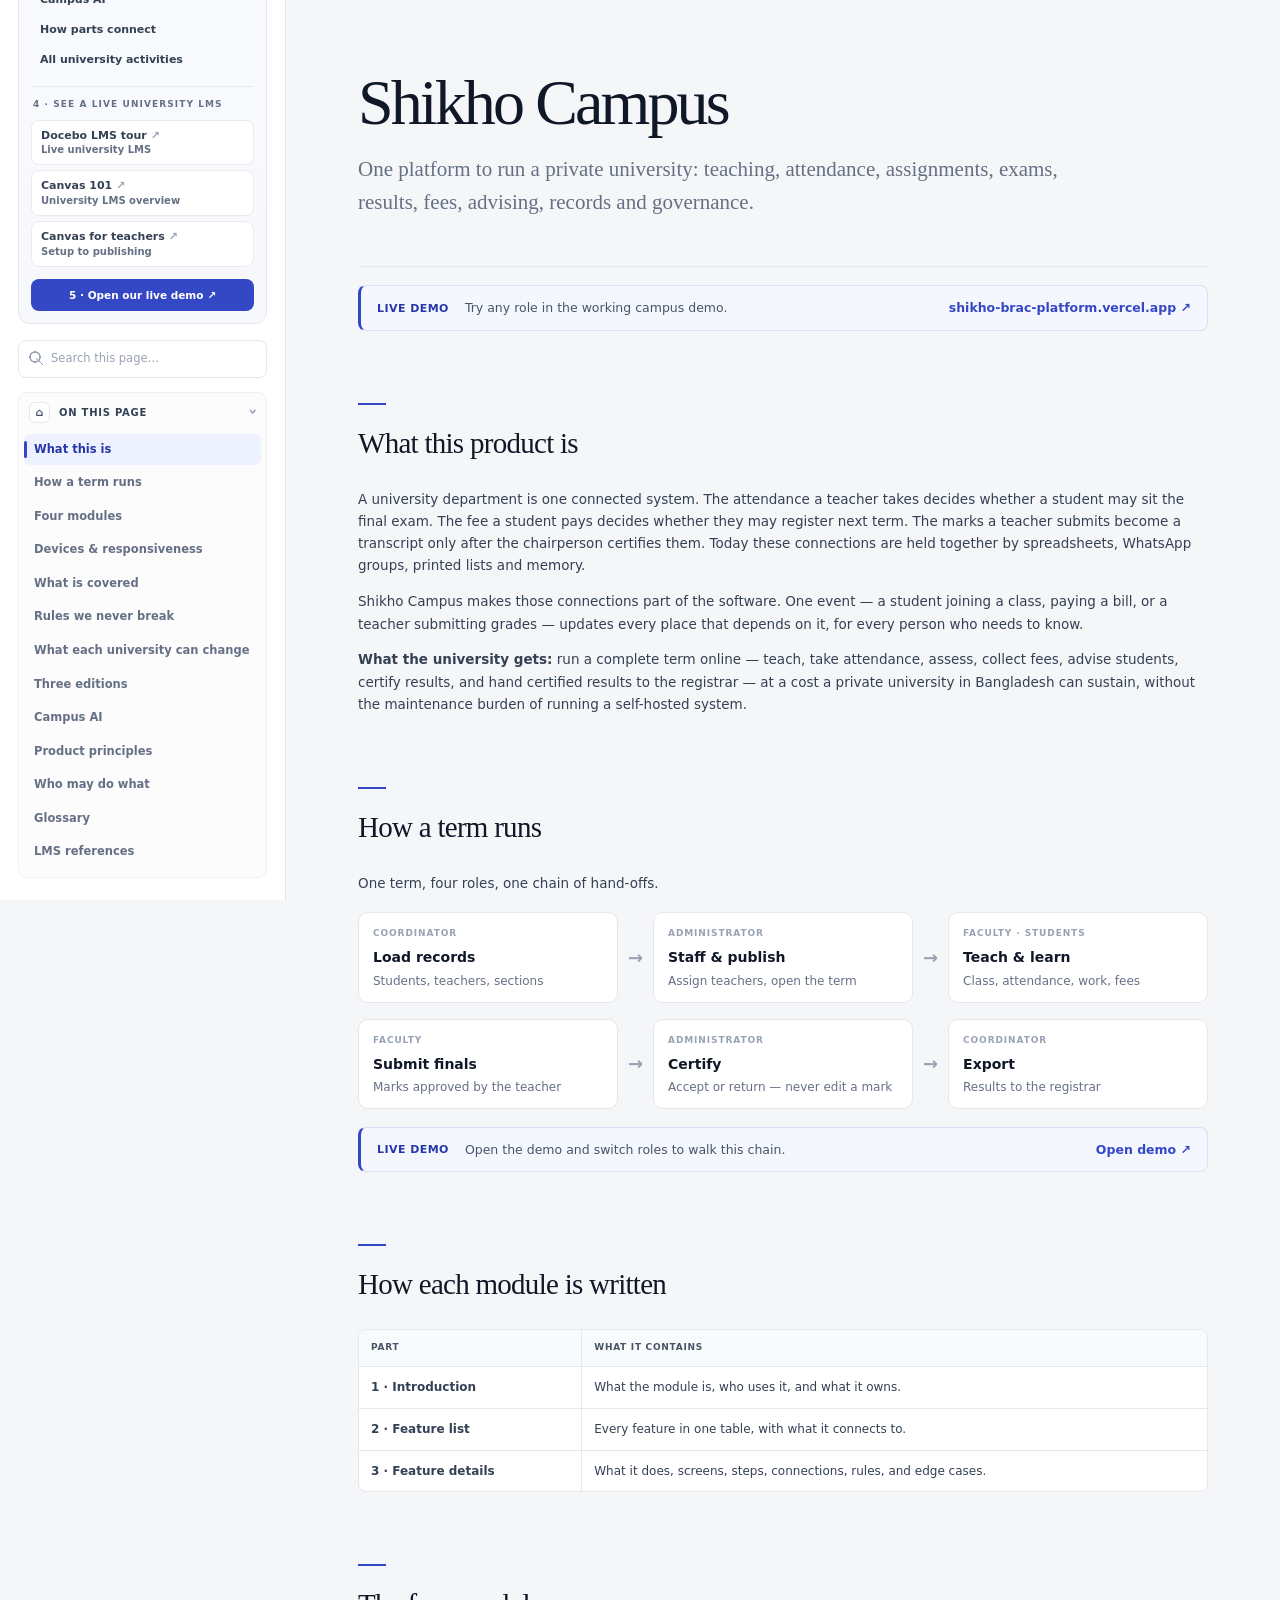
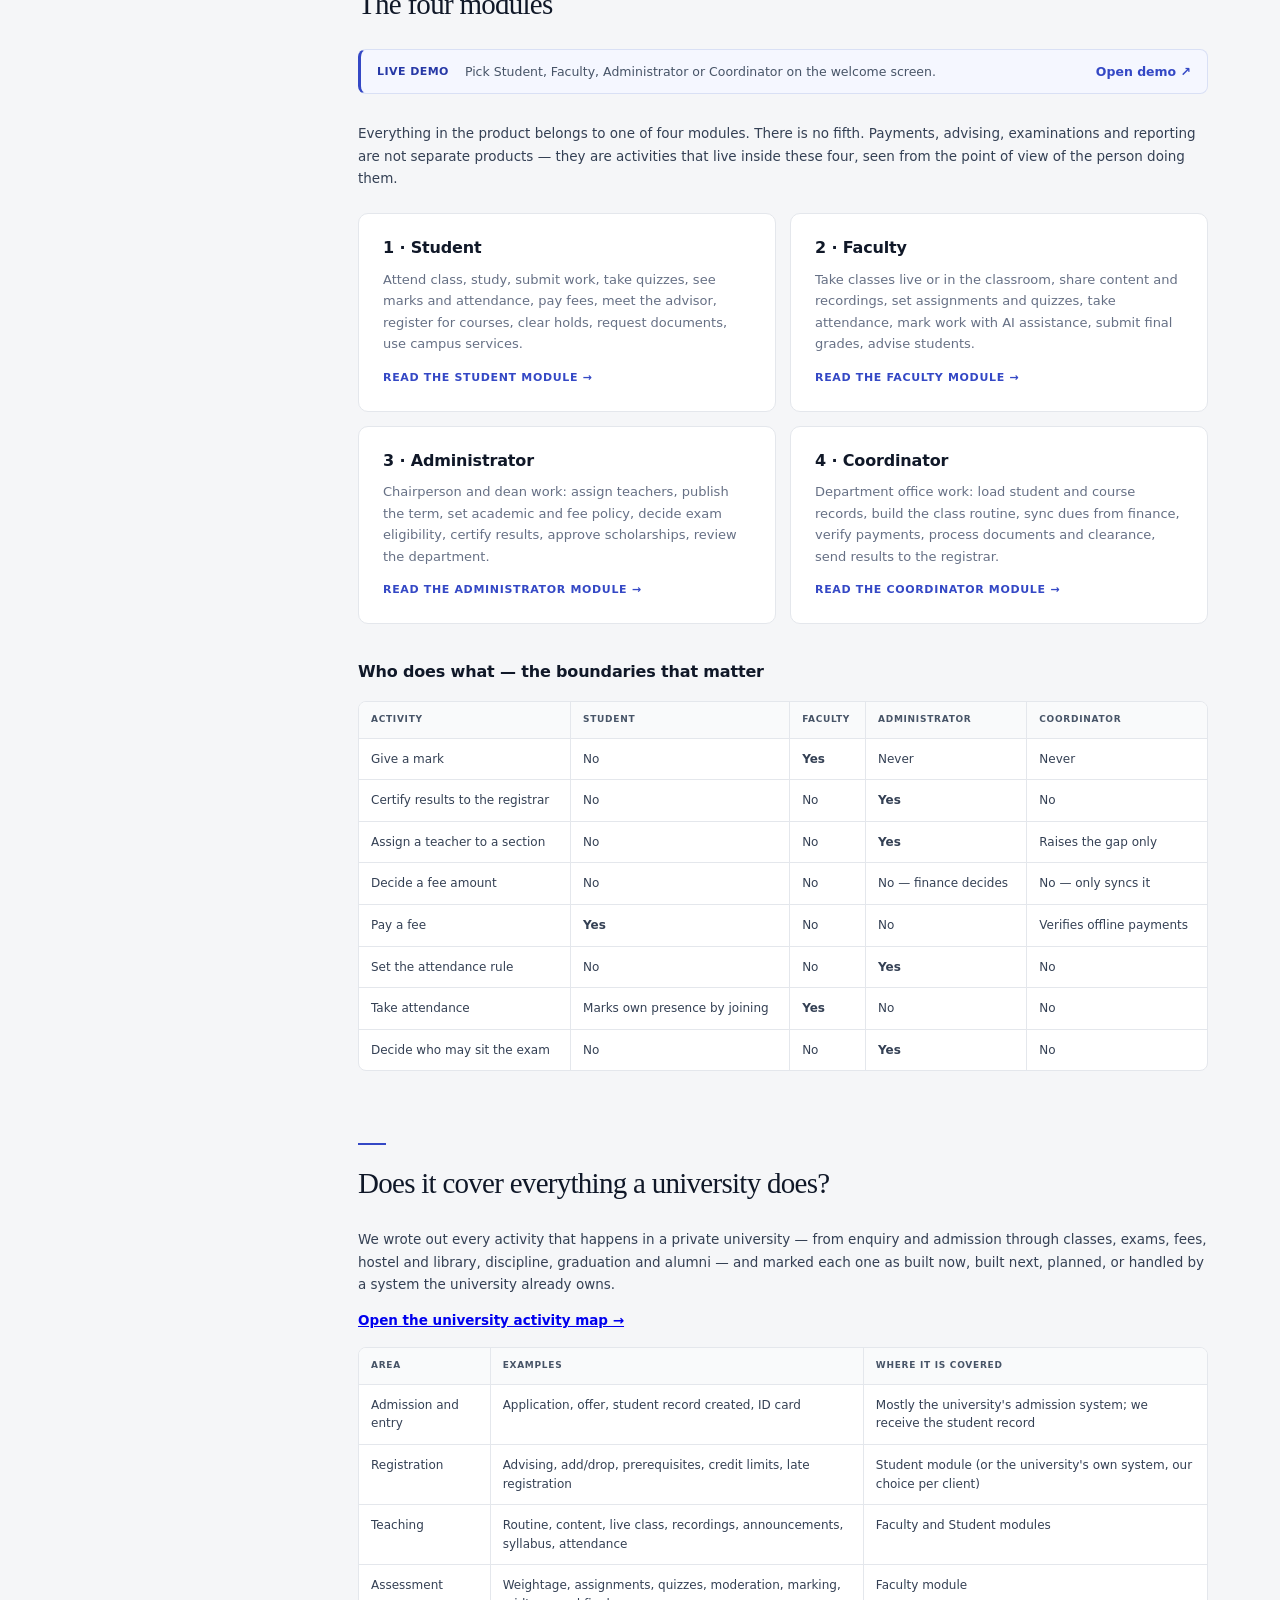
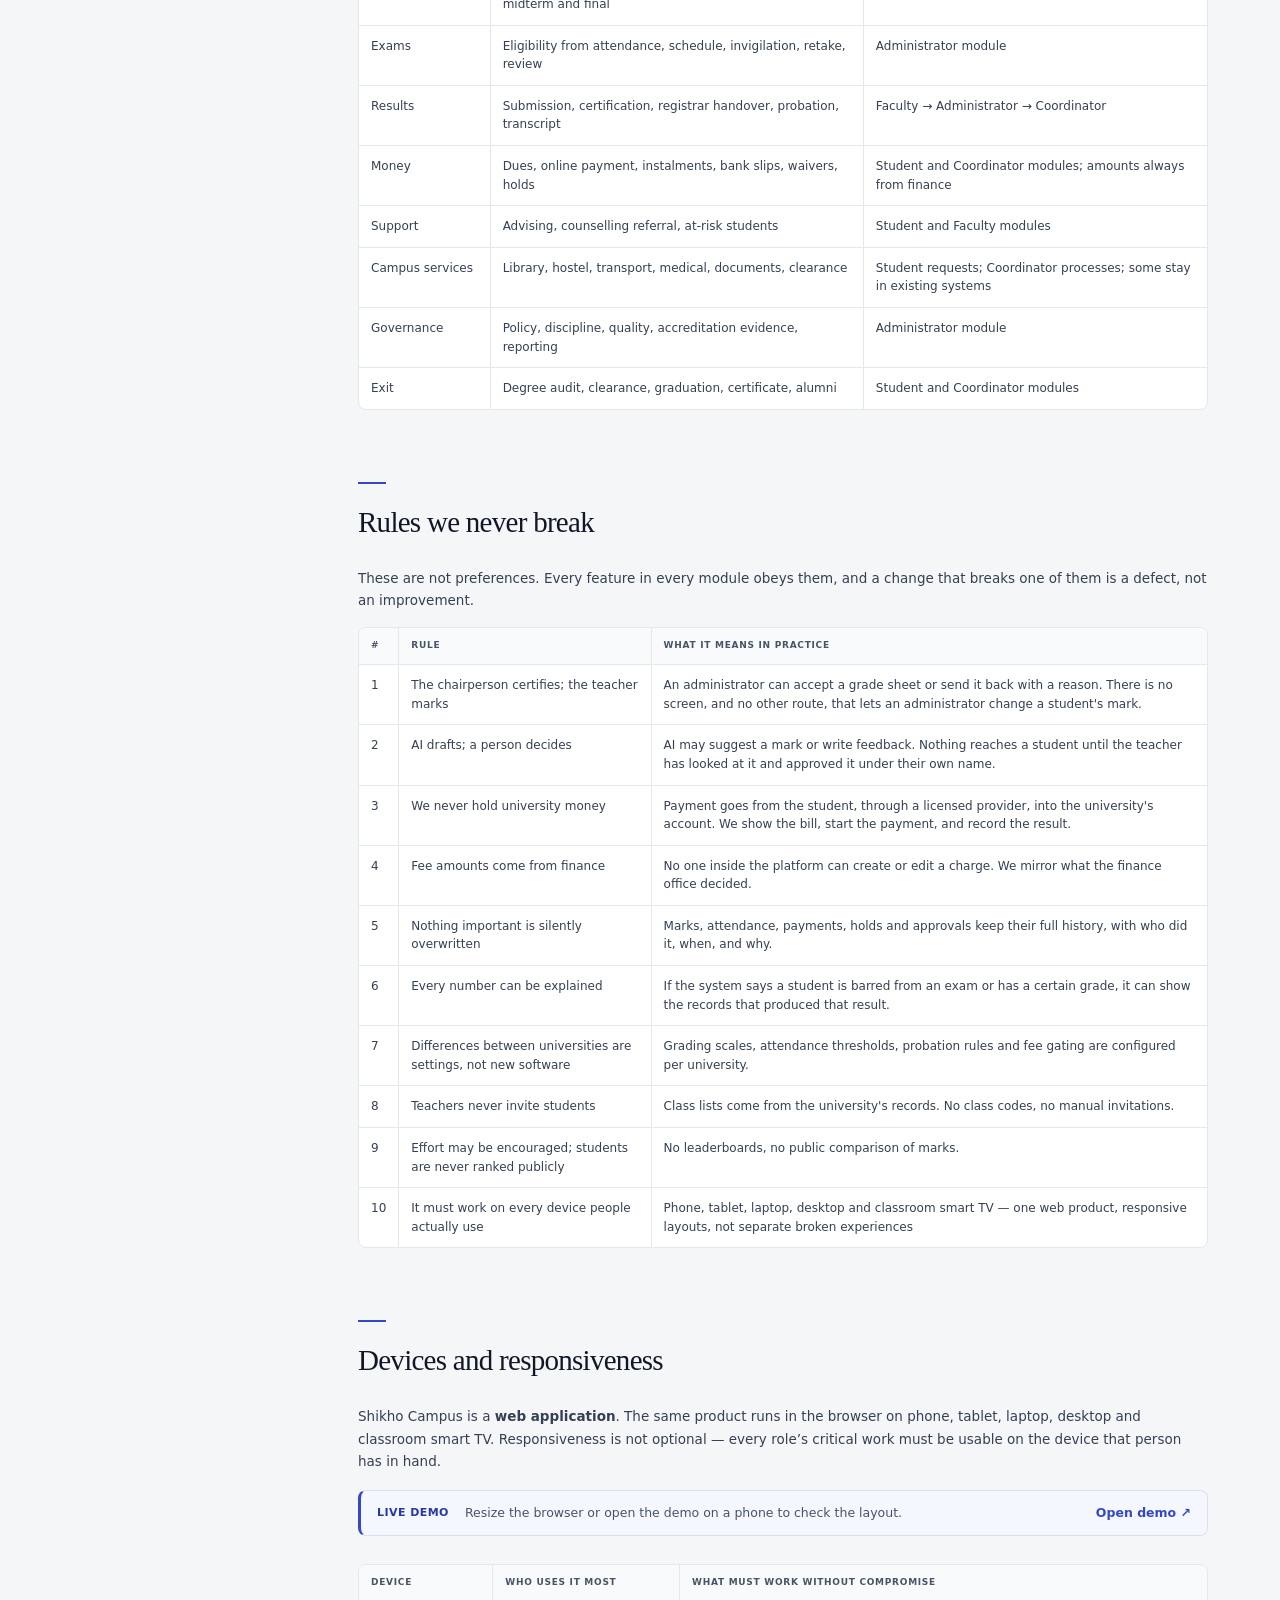
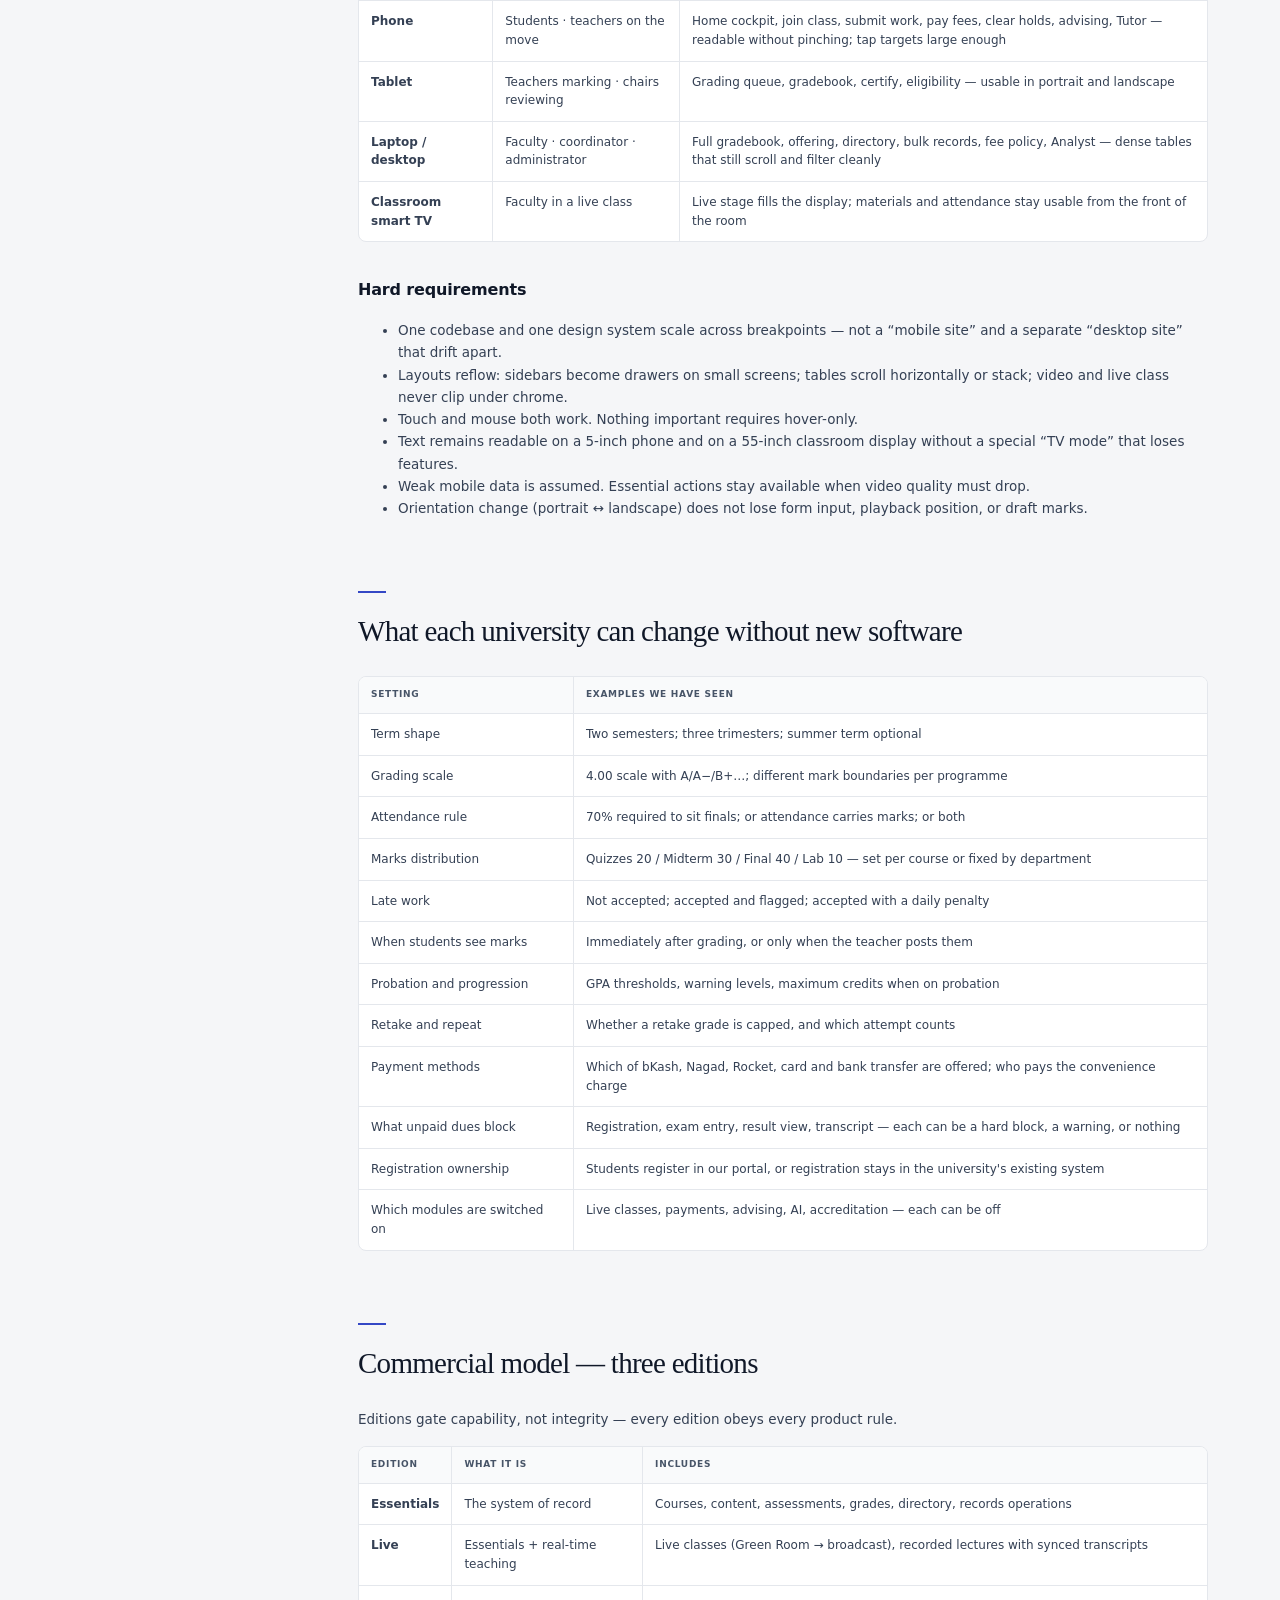
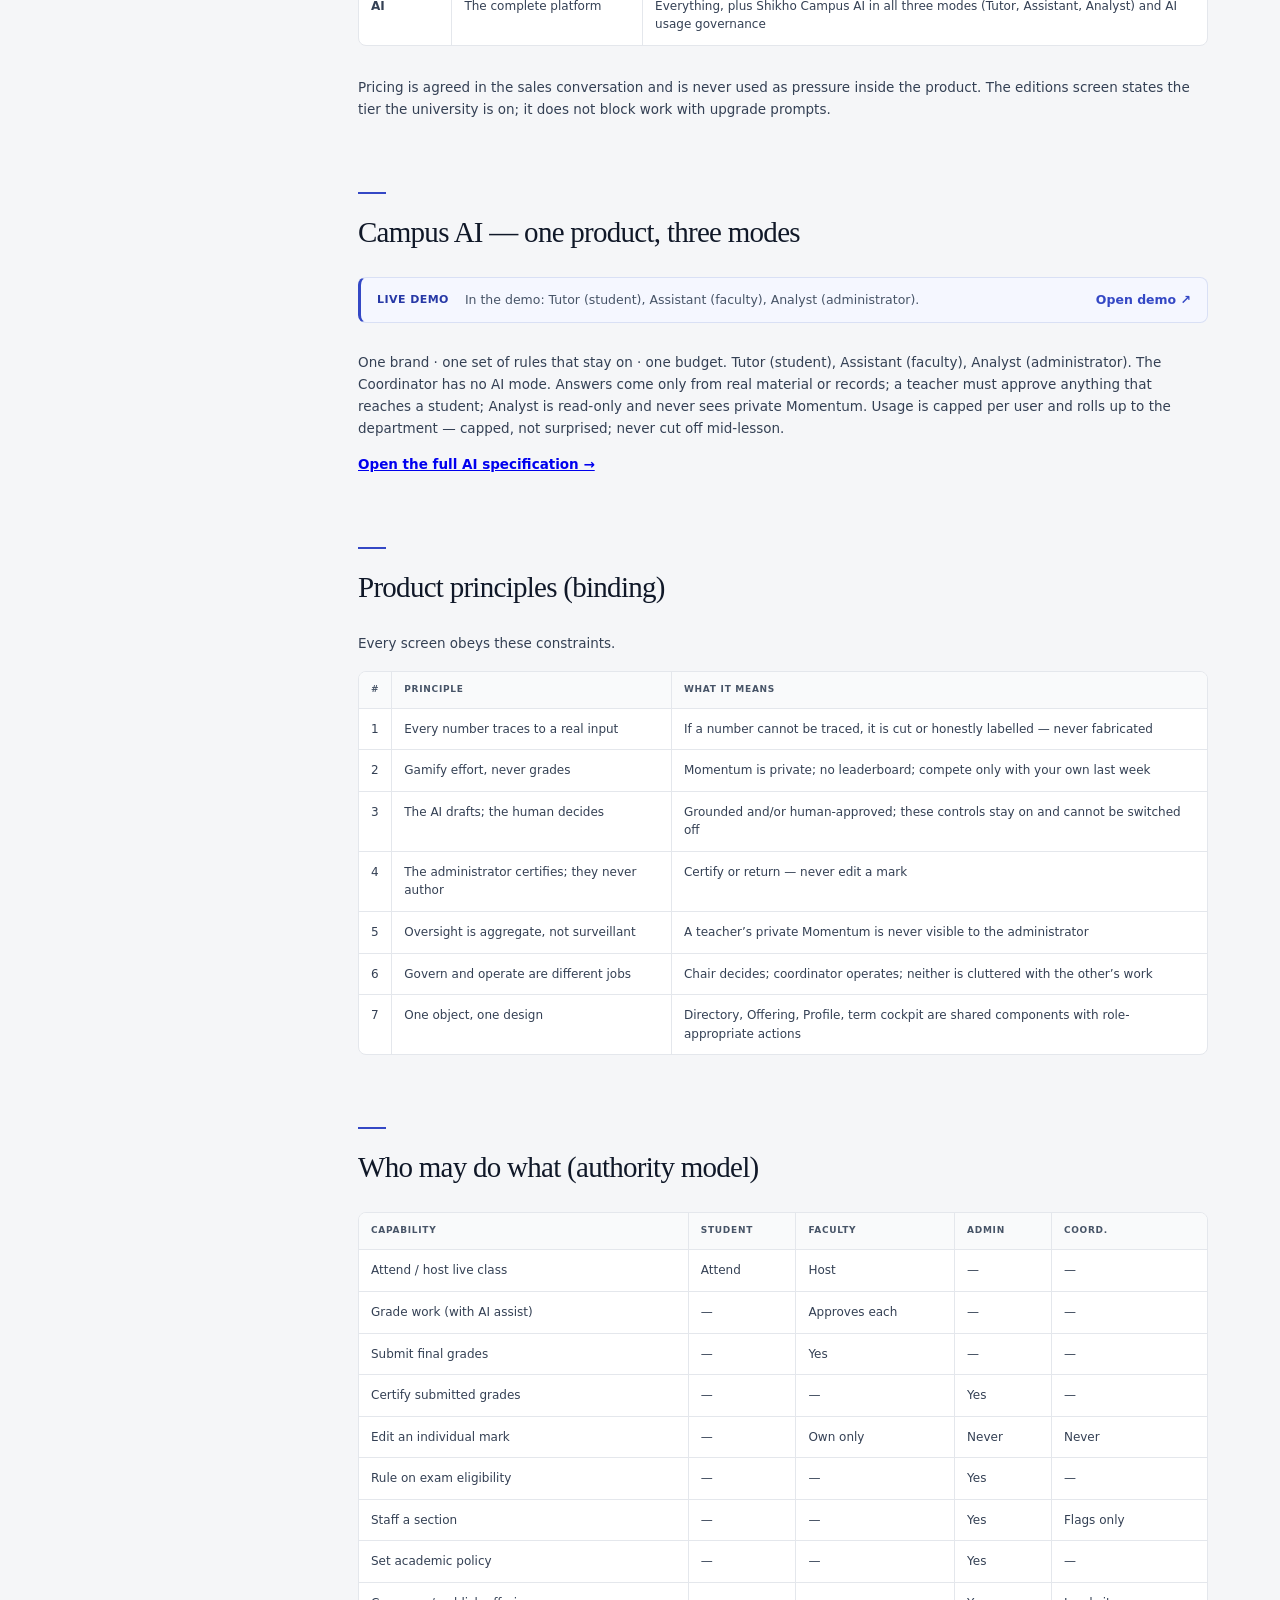
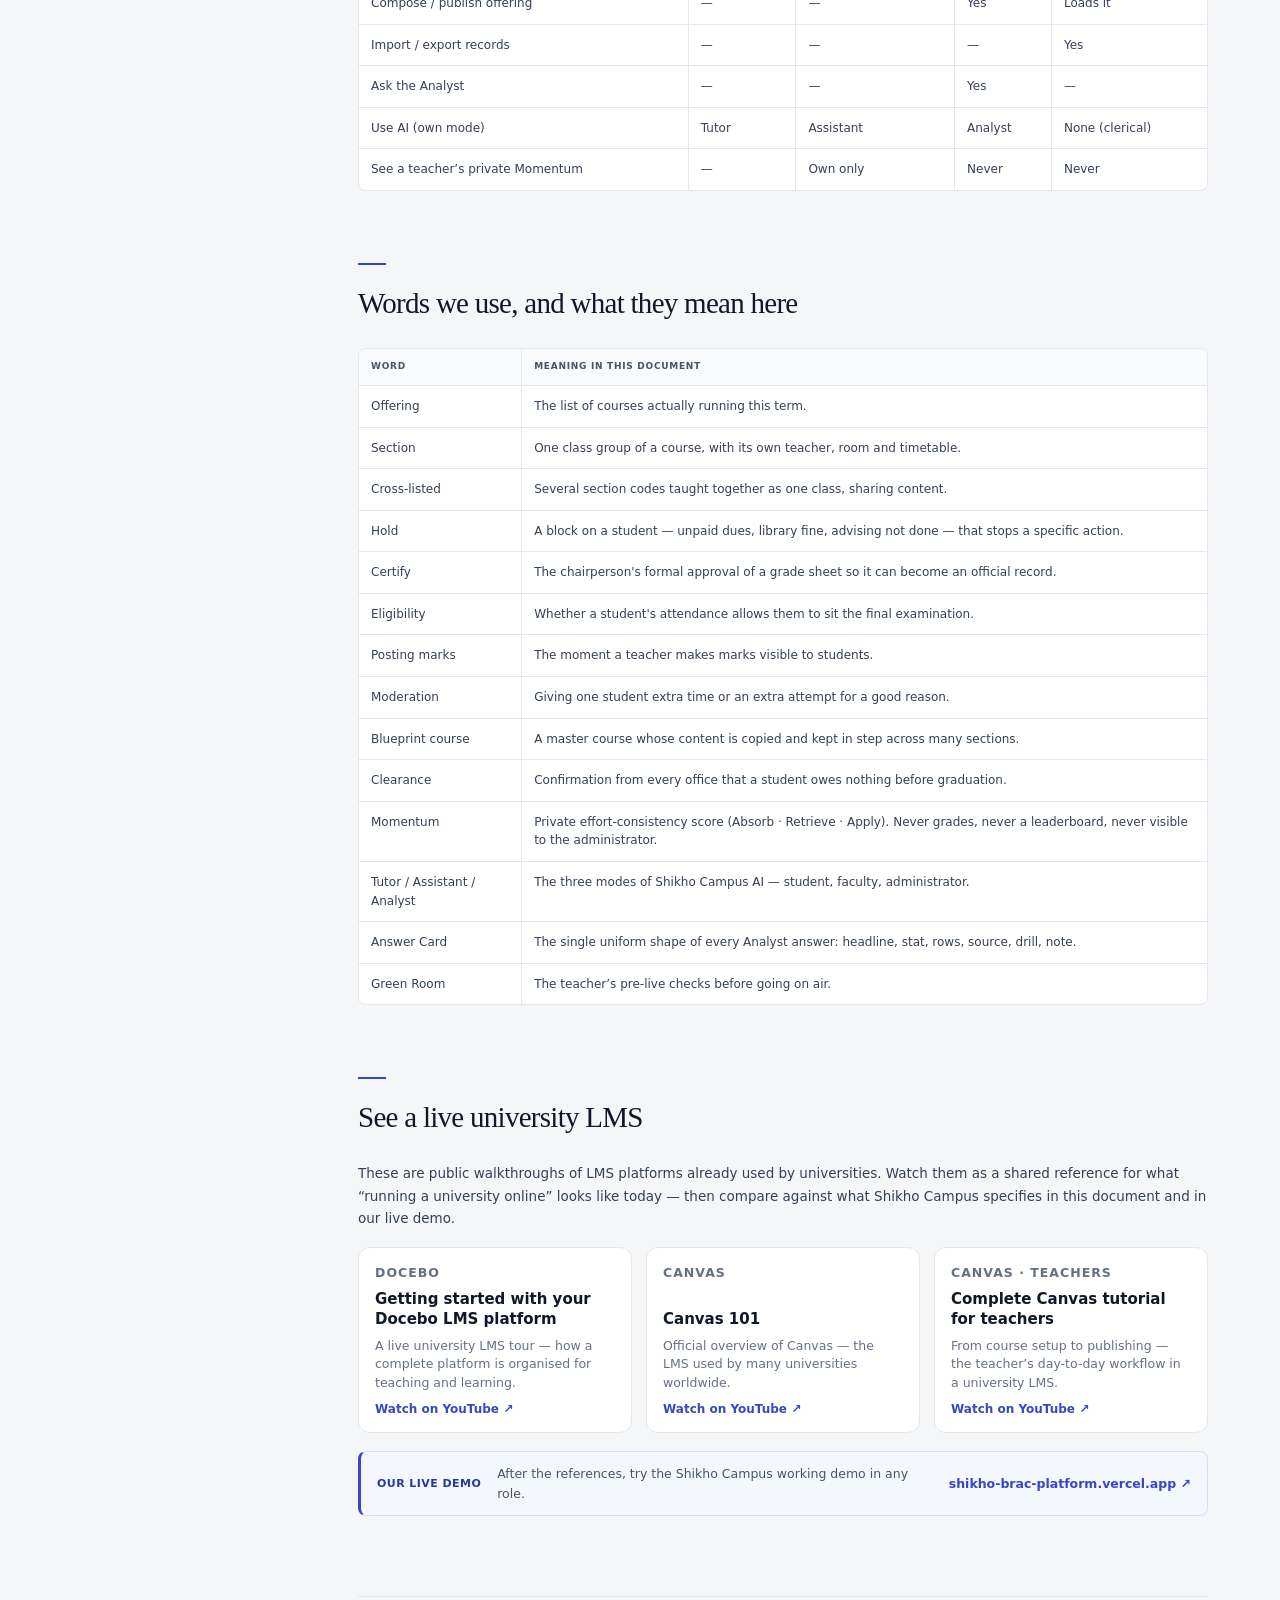
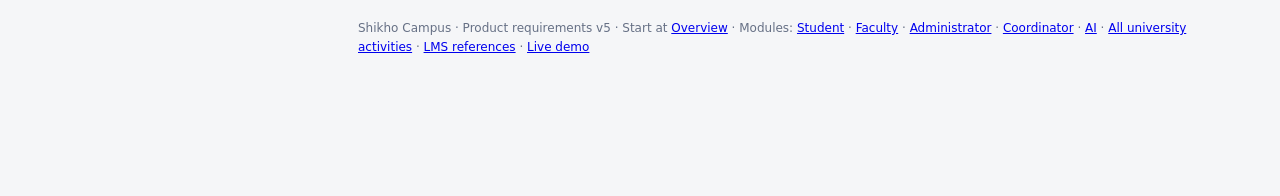
==== prd-local/index.html @ b6ba357b "Shikho Campus product requirements (v5) A functional specification in plain language for a multi-ten" ====
<!DOCTYPE html>
<html lang="en">
<head>
<meta charset="utf-8"/>
<meta name="viewport" content="width=device-width, initial-scale=1"/>
<title>Shikho Campus — Product Requirements</title>
<link rel="stylesheet" href="./pro.css?v=20"/>
<link rel="stylesheet" href="./spec.css?v=20"/>
<link rel="stylesheet" href="./dev.css?v=20"/>
<script src="./nav.js?v=20" defer></script>
</head>
<body>
<div class="layout">

<nav>
  <div class="brand">Shikho Campus</div>
  <div class="sub">Product requirements</div>

  <div class="g">On this page</div>
  <a href="#what">What this is</a>
  <a href="#flow">How a term runs</a>
  <a href="#modules">Four modules</a>
  <a href="#devices">Devices &amp; responsiveness</a>
  <a href="#coverage">What is covered</a>
  <a href="#rules">Rules we never break</a>
  <a href="#config">What each university can change</a>
  <a href="#editions">Three editions</a>
  <a href="#ai-product">Campus AI</a>
  <a href="#principles-ceo">Product principles</a>
  <a href="#permissions">Who may do what</a>
  <a href="#glossary">Glossary</a>
  <a href="#references">LMS references</a>

  <div class="g">Modules</div>
  <a href="./student.html">Student</a>
  <a href="./faculty.html">Faculty</a>
  <a href="./admin.html">Administrator</a>
  <a href="./coordinator.html">Coordinator</a>

  <div class="g">More pages</div>
  <a href="./ai.html">Campus AI</a>
  <a href="./university-activities.html">All university activities</a>
  <a href="./platform.html">How parts connect</a>

  <div class="g">Resources</div>
  <a href="https://shikho-brac-platform.vercel.app/">Live demo</a>
</nav>

<main>

<header>
  <h1>Shikho Campus</h1>
  <p class="lede">One platform to run a private university: teaching, attendance, assignments, exams, results, fees, advising, records and governance.</p>
</header>
<aside class="demo-strip">
  <strong>Live demo</strong>
  <span>Try any role in the working campus demo.</span>
  <a href="https://shikho-brac-platform.vercel.app/" target="_blank" rel="noopener">shikho-brac-platform.vercel.app ↗</a>
</aside>

<section id="what">
  <h2>What this product is</h2>
  <p>A university department is one connected system. The attendance a teacher takes decides whether a student may sit the final exam. The fee a student pays decides whether they may register next term. The marks a teacher submits become a transcript only after the chairperson certifies them. Today these connections are held together by spreadsheets, WhatsApp groups, printed lists and memory.</p>
  <p>Shikho Campus makes those connections part of the software. One event — a student joining a class, paying a bill, or a teacher submitting grades — updates every place that depends on it, for every person who needs to know.</p>
  <p><strong>What the university gets:</strong> run a complete term online — teach, take attendance, assess, collect fees, advise students, certify results, and hand certified results to the registrar — at a cost a private university in Bangladesh can sustain, without the maintenance burden of running a self-hosted system.</p>
</section>

<section id="flow">
  <h2>How a term runs</h2>
  <p>One term, four roles, one chain of hand-offs.</p>
  <div class="flow-board" aria-label="Term lifecycle flow">
    <div class="flow-row">
      <div class="flow-card"><span class="flow-who">Coordinator</span><strong>Load records</strong><p>Students, teachers, sections</p></div>
      <span class="flow-arrow" aria-hidden="true">→</span>
      <div class="flow-card"><span class="flow-who">Administrator</span><strong>Staff &amp; publish</strong><p>Assign teachers, open the term</p></div>
      <span class="flow-arrow" aria-hidden="true">→</span>
      <div class="flow-card"><span class="flow-who">Faculty · Students</span><strong>Teach &amp; learn</strong><p>Class, attendance, work, fees</p></div>
    </div>
    <div class="flow-row">
      <div class="flow-card"><span class="flow-who">Faculty</span><strong>Submit finals</strong><p>Marks approved by the teacher</p></div>
      <span class="flow-arrow" aria-hidden="true">→</span>
      <div class="flow-card"><span class="flow-who">Administrator</span><strong>Certify</strong><p>Accept or return — never edit a mark</p></div>
      <span class="flow-arrow" aria-hidden="true">→</span>
      <div class="flow-card"><span class="flow-who">Coordinator</span><strong>Export</strong><p>Results to the registrar</p></div>
    </div>
  </div>
  <aside class="demo-strip">
    <strong>Live demo</strong>
    <span>Open the demo and switch roles to walk this chain.</span>
    <a href="https://shikho-brac-platform.vercel.app/" target="_blank" rel="noopener">Open demo ↗</a>
  </aside>
</section>

<section id="structure">
  <h2>How each module is written</h2>
  <table>
    <tr><th>Part</th><th>What it contains</th></tr>
    <tr><td><strong>1 · Introduction</strong></td><td>What the module is, who uses it, and what it owns.</td></tr>
    <tr><td><strong>2 · Feature list</strong></td><td>Every feature in one table, with what it connects to.</td></tr>
    <tr><td><strong>3 · Feature details</strong></td><td>What it does, screens, steps, connections, rules, and edge cases.</td></tr>
  </table>
</section>

<section id="modules">
  <h2>The four modules</h2>
  <aside class="demo-strip">
    <strong>Live demo</strong>
    <span>Pick Student, Faculty, Administrator or Coordinator on the welcome screen.</span>
    <a href="https://shikho-brac-platform.vercel.app/" target="_blank" rel="noopener">Open demo ↗</a>
  </aside>

  <p>Everything in the product belongs to one of four modules. There is no fifth. Payments, advising, examinations and reporting are not separate products — they are activities that live inside these four, seen from the point of view of the person doing them.</p>

  <div class="hub-grid">
    <a class="hub-card" href="./student.html">
      <h3>1 · Student</h3>
      <p>Attend class, study, submit work, take quizzes, see marks and attendance, pay fees, meet the advisor, register for courses, clear holds, request documents, use campus services.</p>
      <span class="count">Read the Student module →</span>
    </a>
    <a class="hub-card" href="./faculty.html">
      <h3>2 · Faculty</h3>
      <p>Take classes live or in the classroom, share content and recordings, set assignments and quizzes, take attendance, mark work with AI assistance, submit final grades, advise students.</p>
      <span class="count">Read the Faculty module →</span>
    </a>
    <a class="hub-card" href="./admin.html">
      <h3>3 · Administrator</h3>
      <p>Chairperson and dean work: assign teachers, publish the term, set academic and fee policy, decide exam eligibility, certify results, approve scholarships, review the department.</p>
      <span class="count">Read the Administrator module →</span>
    </a>
    <a class="hub-card" href="./coordinator.html">
      <h3>4 · Coordinator</h3>
      <p>Department office work: load student and course records, build the class routine, sync dues from finance, verify payments, process documents and clearance, send results to the registrar.</p>
      <span class="count">Read the Coordinator module →</span>
    </a>
  </div>

  <h3>Who does what — the boundaries that matter</h3>
  <table>
    <tr><th>Activity</th><th>Student</th><th>Faculty</th><th>Administrator</th><th>Coordinator</th></tr>
    <tr><td>Give a mark</td><td>No</td><td><strong>Yes</strong></td><td>Never</td><td>Never</td></tr>
    <tr><td>Certify results to the registrar</td><td>No</td><td>No</td><td><strong>Yes</strong></td><td>No</td></tr>
    <tr><td>Assign a teacher to a section</td><td>No</td><td>No</td><td><strong>Yes</strong></td><td>Raises the gap only</td></tr>
    <tr><td>Decide a fee amount</td><td>No</td><td>No</td><td>No — finance decides</td><td>No — only syncs it</td></tr>
    <tr><td>Pay a fee</td><td><strong>Yes</strong></td><td>No</td><td>No</td><td>Verifies offline payments</td></tr>
    <tr><td>Set the attendance rule</td><td>No</td><td>No</td><td><strong>Yes</strong></td><td>No</td></tr>
    <tr><td>Take attendance</td><td>Marks own presence by joining</td><td><strong>Yes</strong></td><td>No</td><td>No</td></tr>
    <tr><td>Decide who may sit the exam</td><td>No</td><td>No</td><td><strong>Yes</strong></td><td>No</td></tr>
  </table>
</section>

<section id="coverage">
  <h2>Does it cover everything a university does?</h2>
  <p>We wrote out every activity that happens in a private university — from enquiry and admission through classes, exams, fees, hostel and library, discipline, graduation and alumni — and marked each one as built now, built next, planned, or handled by a system the university already owns.</p>
  <p><a href="./university-activities.html"><strong>Open the university activity map →</strong></a></p>
  <table>
    <tr><th>Area</th><th>Examples</th><th>Where it is covered</th></tr>
    <tr><td>Admission and entry</td><td>Application, offer, student record created, ID card</td><td>Mostly the university's admission system; we receive the student record</td></tr>
    <tr><td>Registration</td><td>Advising, add/drop, prerequisites, credit limits, late registration</td><td>Student module (or the university's own system, our choice per client)</td></tr>
    <tr><td>Teaching</td><td>Routine, content, live class, recordings, announcements, syllabus, attendance</td><td>Faculty and Student modules</td></tr>
    <tr><td>Assessment</td><td>Weightage, assignments, quizzes, moderation, marking, midterm and final</td><td>Faculty module</td></tr>
    <tr><td>Exams</td><td>Eligibility from attendance, schedule, invigilation, retake, review</td><td>Administrator module</td></tr>
    <tr><td>Results</td><td>Submission, certification, registrar handover, probation, transcript</td><td>Faculty → Administrator → Coordinator</td></tr>
    <tr><td>Money</td><td>Dues, online payment, instalments, bank slips, waivers, holds</td><td>Student and Coordinator modules; amounts always from finance</td></tr>
    <tr><td>Support</td><td>Advising, counselling referral, at-risk students</td><td>Student and Faculty modules</td></tr>
    <tr><td>Campus services</td><td>Library, hostel, transport, medical, documents, clearance</td><td>Student requests; Coordinator processes; some stay in existing systems</td></tr>
    <tr><td>Governance</td><td>Policy, discipline, quality, accreditation evidence, reporting</td><td>Administrator module</td></tr>
    <tr><td>Exit</td><td>Degree audit, clearance, graduation, certificate, alumni</td><td>Student and Coordinator modules</td></tr>
  </table>
</section>

<section id="rules">
  <h2>Rules we never break</h2>
  <p>These are not preferences. Every feature in every module obeys them, and a change that breaks one of them is a defect, not an improvement.</p>
  <table>
    <tr><th>#</th><th>Rule</th><th>What it means in practice</th></tr>
    <tr><td>1</td><td>The chairperson certifies; the teacher marks</td><td>An administrator can accept a grade sheet or send it back with a reason. There is no screen, and no other route, that lets an administrator change a student's mark.</td></tr>
    <tr><td>2</td><td>AI drafts; a person decides</td><td>AI may suggest a mark or write feedback. Nothing reaches a student until the teacher has looked at it and approved it under their own name.</td></tr>
    <tr><td>3</td><td>We never hold university money</td><td>Payment goes from the student, through a licensed provider, into the university's account. We show the bill, start the payment, and record the result.</td></tr>
    <tr><td>4</td><td>Fee amounts come from finance</td><td>No one inside the platform can create or edit a charge. We mirror what the finance office decided.</td></tr>
    <tr><td>5</td><td>Nothing important is silently overwritten</td><td>Marks, attendance, payments, holds and approvals keep their full history, with who did it, when, and why.</td></tr>
    <tr><td>6</td><td>Every number can be explained</td><td>If the system says a student is barred from an exam or has a certain grade, it can show the records that produced that result.</td></tr>
    <tr><td>7</td><td>Differences between universities are settings, not new software</td><td>Grading scales, attendance thresholds, probation rules and fee gating are configured per university.</td></tr>
    <tr><td>8</td><td>Teachers never invite students</td><td>Class lists come from the university's records. No class codes, no manual invitations.</td></tr>
    <tr><td>9</td><td>Effort may be encouraged; students are never ranked publicly</td><td>No leaderboards, no public comparison of marks.</td></tr>
    <tr><td>10</td><td>It must work on every device people actually use</td><td>Phone, tablet, laptop, desktop and classroom smart TV — one web product, responsive layouts, not separate broken experiences</td></tr>
  </table>
</section>

<section id="devices">
  <h2>Devices and responsiveness</h2>
  <p>Shikho Campus is a <strong>web application</strong>. The same product runs in the browser on phone, tablet, laptop, desktop and classroom smart TV. Responsiveness is not optional — every role’s critical work must be usable on the device that person has in hand.</p>
  <aside class="demo-strip">
    <strong>Live demo</strong>
    <span>Resize the browser or open the demo on a phone to check the layout.</span>
    <a href="https://shikho-brac-platform.vercel.app/" target="_blank" rel="noopener">Open demo ↗</a>
  </aside>
  <table>
    <tr><th>Device</th><th>Who uses it most</th><th>What must work without compromise</th></tr>
    <tr><td><strong>Phone</strong></td><td>Students · teachers on the move</td><td>Home cockpit, join class, submit work, pay fees, clear holds, advising, Tutor — readable without pinching; tap targets large enough</td></tr>
    <tr><td><strong>Tablet</strong></td><td>Teachers marking · chairs reviewing</td><td>Grading queue, gradebook, certify, eligibility — usable in portrait and landscape</td></tr>
    <tr><td><strong>Laptop / desktop</strong></td><td>Faculty · coordinator · administrator</td><td>Full gradebook, offering, directory, bulk records, fee policy, Analyst — dense tables that still scroll and filter cleanly</td></tr>
    <tr><td><strong>Classroom smart TV</strong></td><td>Faculty in a live class</td><td>Live stage fills the display; materials and attendance stay usable from the front of the room</td></tr>
  </table>
  <h3>Hard requirements</h3>
  <ul>
    <li>One codebase and one design system scale across breakpoints — not a “mobile site” and a separate “desktop site” that drift apart.</li>
    <li>Layouts reflow: sidebars become drawers on small screens; tables scroll horizontally or stack; video and live class never clip under chrome.</li>
    <li>Touch and mouse both work. Nothing important requires hover-only.</li>
    <li>Text remains readable on a 5-inch phone and on a 55-inch classroom display without a special “TV mode” that loses features.</li>
    <li>Weak mobile data is assumed. Essential actions stay available when video quality must drop.</li>
    <li>Orientation change (portrait ↔ landscape) does not lose form input, playback position, or draft marks.</li>
  </ul>
</section>

<section id="config">
  <h2>What each university can change without new software</h2>
  <table>
    <tr><th>Setting</th><th>Examples we have seen</th></tr>
    <tr><td>Term shape</td><td>Two semesters; three trimesters; summer term optional</td></tr>
    <tr><td>Grading scale</td><td>4.00 scale with A/A−/B+…; different mark boundaries per programme</td></tr>
    <tr><td>Attendance rule</td><td>70% required to sit finals; or attendance carries marks; or both</td></tr>
    <tr><td>Marks distribution</td><td>Quizzes 20 / Midterm 30 / Final 40 / Lab 10 — set per course or fixed by department</td></tr>
    <tr><td>Late work</td><td>Not accepted; accepted and flagged; accepted with a daily penalty</td></tr>
    <tr><td>When students see marks</td><td>Immediately after grading, or only when the teacher posts them</td></tr>
    <tr><td>Probation and progression</td><td>GPA thresholds, warning levels, maximum credits when on probation</td></tr>
    <tr><td>Retake and repeat</td><td>Whether a retake grade is capped, and which attempt counts</td></tr>
    <tr><td>Payment methods</td><td>Which of bKash, Nagad, Rocket, card and bank transfer are offered; who pays the convenience charge</td></tr>
    <tr><td>What unpaid dues block</td><td>Registration, exam entry, result view, transcript — each can be a hard block, a warning, or nothing</td></tr>
    <tr><td>Registration ownership</td><td>Students register in our portal, or registration stays in the university's existing system</td></tr>
    <tr><td>Which modules are switched on</td><td>Live classes, payments, advising, AI, accreditation — each can be off</td></tr>
  </table>
</section>


<section id="editions">
  <h2>Commercial model — three editions</h2>
  <p>Editions gate capability, not integrity — every edition obeys every product rule.</p>
  <table>
    <tr><th>Edition</th><th>What it is</th><th>Includes</th></tr>
    <tr><td><strong>Essentials</strong></td><td>The system of record</td><td>Courses, content, assessments, grades, directory, records operations</td></tr>
    <tr><td><strong>Live</strong></td><td>Essentials + real-time teaching</td><td>Live classes (Green Room → broadcast), recorded lectures with synced transcripts</td></tr>
    <tr><td><strong>AI</strong></td><td>The complete platform</td><td>Everything, plus Shikho Campus AI in all three modes (Tutor, Assistant, Analyst) and AI usage governance</td></tr>
  </table>
  <p>Pricing is agreed in the sales conversation and is never used as pressure inside the product. The editions screen states the tier the university is on; it does not block work with upgrade prompts.</p>
</section>

<section id="ai-product">
  <h2>Campus AI — one product, three modes</h2>
  <aside class="demo-strip">
    <strong>Live demo</strong>
    <span>In the demo: Tutor (student), Assistant (faculty), Analyst (administrator).</span>
    <a href="https://shikho-brac-platform.vercel.app/" target="_blank" rel="noopener">Open demo ↗</a>
  </aside>

  <p>One brand · one set of rules that stay on · one budget. Tutor (student), Assistant (faculty), Analyst (administrator). The Coordinator has no AI mode. Answers come only from real material or records; a teacher must approve anything that reaches a student; Analyst is read-only and never sees private Momentum. Usage is capped per user and rolls up to the department — capped, not surprised; never cut off mid-lesson.</p>
  <p><a href="./ai.html"><strong>Open the full AI specification →</strong></a></p>
</section>

<section id="principles-ceo">
  <h2>Product principles (binding)</h2>
  <p>Every screen obeys these constraints.</p>
  <table>
    <tr><th>#</th><th>Principle</th><th>What it means</th></tr>
    <tr><td>1</td><td>Every number traces to a real input</td><td>If a number cannot be traced, it is cut or honestly labelled — never fabricated</td></tr>
    <tr><td>2</td><td>Gamify effort, never grades</td><td>Momentum is private; no leaderboard; compete only with your own last week</td></tr>
    <tr><td>3</td><td>The AI drafts; the human decides</td><td>Grounded and/or human-approved; these controls stay on and cannot be switched off</td></tr>
    <tr><td>4</td><td>The administrator certifies; they never author</td><td>Certify or return — never edit a mark</td></tr>
    <tr><td>5</td><td>Oversight is aggregate, not surveillant</td><td>A teacher’s private Momentum is never visible to the administrator</td></tr>
    <tr><td>6</td><td>Govern and operate are different jobs</td><td>Chair decides; coordinator operates; neither is cluttered with the other’s work</td></tr>
    <tr><td>7</td><td>One object, one design</td><td>Directory, Offering, Profile, term cockpit are shared components with role-appropriate actions</td></tr>
  </table>
</section>

<section id="permissions">
  <h2>Who may do what (authority model)</h2>
  <table>
    <tr><th>Capability</th><th>Student</th><th>Faculty</th><th>Admin</th><th>Coord.</th></tr>
    <tr><td>Attend / host live class</td><td>Attend</td><td>Host</td><td>—</td><td>—</td></tr>
    <tr><td>Grade work (with AI assist)</td><td>—</td><td>Approves each</td><td>—</td><td>—</td></tr>
    <tr><td>Submit final grades</td><td>—</td><td>Yes</td><td>—</td><td>—</td></tr>
    <tr><td>Certify submitted grades</td><td>—</td><td>—</td><td>Yes</td><td>—</td></tr>
    <tr><td>Edit an individual mark</td><td>—</td><td>Own only</td><td>Never</td><td>Never</td></tr>
    <tr><td>Rule on exam eligibility</td><td>—</td><td>—</td><td>Yes</td><td>—</td></tr>
    <tr><td>Staff a section</td><td>—</td><td>—</td><td>Yes</td><td>Flags only</td></tr>
    <tr><td>Set academic policy</td><td>—</td><td>—</td><td>Yes</td><td>—</td></tr>
    <tr><td>Compose / publish offering</td><td>—</td><td>—</td><td>Yes</td><td>Loads it</td></tr>
    <tr><td>Import / export records</td><td>—</td><td>—</td><td>—</td><td>Yes</td></tr>
    <tr><td>Ask the Analyst</td><td>—</td><td>—</td><td>Yes</td><td>—</td></tr>
    <tr><td>Use AI (own mode)</td><td>Tutor</td><td>Assistant</td><td>Analyst</td><td>None (clerical)</td></tr>
    <tr><td>See a teacher’s private Momentum</td><td>—</td><td>Own only</td><td>Never</td><td>Never</td></tr>
  </table>
</section>

<section id="glossary">
  <h2>Words we use, and what they mean here</h2>
  <table>
    <tr><th>Word</th><th>Meaning in this document</th></tr>
    <tr><td>Offering</td><td>The list of courses actually running this term.</td></tr>
    <tr><td>Section</td><td>One class group of a course, with its own teacher, room and timetable.</td></tr>
    <tr><td>Cross-listed</td><td>Several section codes taught together as one class, sharing content.</td></tr>
    <tr><td>Hold</td><td>A block on a student — unpaid dues, library fine, advising not done — that stops a specific action.</td></tr>
    <tr><td>Certify</td><td>The chairperson's formal approval of a grade sheet so it can become an official record.</td></tr>
    <tr><td>Eligibility</td><td>Whether a student's attendance allows them to sit the final examination.</td></tr>
    <tr><td>Posting marks</td><td>The moment a teacher makes marks visible to students.</td></tr>
    <tr><td>Moderation</td><td>Giving one student extra time or an extra attempt for a good reason.</td></tr>
    <tr><td>Blueprint course</td><td>A master course whose content is copied and kept in step across many sections.</td></tr>
    <tr><td>Clearance</td><td>Confirmation from every office that a student owes nothing before graduation.</td></tr>
    <tr><td>Momentum</td><td>Private effort-consistency score (Absorb · Retrieve · Apply). Never grades, never a leaderboard, never visible to the administrator.</td></tr>
    <tr><td>Tutor / Assistant / Analyst</td><td>The three modes of Shikho Campus AI — student, faculty, administrator.</td></tr>
    <tr><td>Answer Card</td><td>The single uniform shape of every Analyst answer: headline, stat, rows, source, drill, note.</td></tr>
    <tr><td>Green Room</td><td>The teacher’s pre-live checks before going on air.</td></tr>

  </table>
</section>

<section id="references">
  <h2>See a live university LMS</h2>
  <p>These are public walkthroughs of LMS platforms already used by universities. Watch them as a shared reference for what “running a university online” looks like today — then compare against what Shikho Campus specifies in this document and in our live demo.</p>
  <div class="ref-cards">
    <a class="ref-card" href="https://youtu.be/IgHHeRYEqZM?si=UX2wM4qJGZ2c0JCX" target="_blank" rel="noopener">
      <span class="ref-kicker">Docebo</span>
      <strong>Getting started with your Docebo LMS platform</strong>
      <span>A live university LMS tour — how a complete platform is organised for teaching and learning.</span>
      <em>Watch on YouTube ↗</em>
    </a>
    <a class="ref-card" href="https://youtu.be/dwXwah-feFk?si=LHTlSJqGjqkOSzqj" target="_blank" rel="noopener">
      <span class="ref-kicker">Canvas</span>
      <strong>Canvas 101</strong>
      <span>Official overview of Canvas — the LMS used by many universities worldwide.</span>
      <em>Watch on YouTube ↗</em>
    </a>
    <a class="ref-card" href="https://youtu.be/IJIP0XCy9s0?si=KiELhbY7d-MMGDhl" target="_blank" rel="noopener">
      <span class="ref-kicker">Canvas · teachers</span>
      <strong>Complete Canvas tutorial for teachers</strong>
      <span>From course setup to publishing — the teacher’s day-to-day workflow in a university LMS.</span>
      <em>Watch on YouTube ↗</em>
    </a>
  </div>
  <aside class="demo-strip">
    <strong>Our live demo</strong>
    <span>After the references, try the Shikho Campus working demo in any role.</span>
    <a href="https://shikho-brac-platform.vercel.app/" target="_blank" rel="noopener">shikho-brac-platform.vercel.app ↗</a>
  </aside>
</section>

<footer>
  Shikho Campus · Product requirements v5 · Start at <a href="./index.html">Overview</a> · Modules: <a href="./student.html">Student</a> · <a href="./faculty.html">Faculty</a> · <a href="./admin.html">Administrator</a> · <a href="./coordinator.html">Coordinator</a> · <a href="./ai.html">AI</a> · <a href="./university-activities.html">All university activities</a> · <a href="#references">LMS references</a> · <a href="https://shikho-brac-platform.vercel.app/">Live demo</a>
</footer>

</main>
</div>
</body>
</html>
---- prd-local/pro.css ----
:root {
  --paper: #ffffff;
  --ground: #f5f6f8;
  --ink: #101828;
  --muted: #667085;
  --subtle: #98a2b3;
  --line: #e4e7ec;
  --soft: #f9fafb;
  --brand: #3448c5;
  --student: #6941c6;
  --faculty: #c11574;
  --admin: #b54708;
  --coordinator: #067647;
}

html {
  background: var(--ground);
  scroll-behavior: smooth;
}

@media (prefers-reduced-motion: reduce) {
  html {
    scroll-behavior: auto;
  }
}

main [id] {
  scroll-margin-top: 28px;
}

body {
  color: var(--ink);
  background: var(--ground);
  font-family: Inter, ui-sans-serif, system-ui, -apple-system, BlinkMacSystemFont,
    "Segoe UI", sans-serif;
  font-feature-settings: "kern" 1, "liga" 1;
}

.layout {
  grid-template-columns: 286px minmax(0, 1fr);
}

nav {
  background: var(--paper);
  border-right: 1px solid var(--line);
  padding: 24px 18px 32px;
}

nav .brand {
  position: relative;
  padding-left: 16px;
  font-size: 16px;
  font-weight: 800;
  letter-spacing: -0.01em;
}

nav .brand::before {
  position: absolute;
  inset: 1px auto 1px 0;
  width: 3px;
  border-radius: 999px;
  background: var(--brand);
  content: "";
}

nav .sub {
  margin: 6px 0 20px 16px;
  color: var(--subtle);
  font-size: 10px;
  font-weight: 700;
  letter-spacing: 0.12em;
  text-transform: uppercase;
}

nav .g {
  margin: 0;
}

nav a {
  position: relative;
  display: flex;
  gap: 8px;
  align-items: center;
  margin: 2px 0;
  padding: 8px 10px;
  border-radius: 6px;
  color: var(--muted);
  font-size: 11.5px;
  font-weight: 560;
  line-height: 1.35;
}

nav a:hover {
  background: #f2f4f7;
  color: var(--ink);
}

nav a.is-current,
nav a.is-reading {
  background: #eef1ff;
  color: #2638a6;
  font-weight: 750;
}

nav a.is-current::after,
nav a.is-reading::before {
  position: absolute;
  inset: 7px auto 7px 0;
  width: 3px;
  border-radius: 99px;
  background: var(--brand);
  content: "";
}

.nav-region-label {
  display: flex;
  gap: 8px;
  align-items: center;
  margin: 4px 2px 8px;
  color: var(--subtle);
  font-size: 9.5px;
  font-weight: 850;
  letter-spacing: 0.13em;
  text-transform: uppercase;
}

.nav-region-label::after {
  height: 1px;
  flex: 1;
  background: var(--line);
  content: "";
}

.read-progress {
  position: fixed;
  z-index: 90;
  inset: 0 auto auto 0;
  width: 0;
  height: 2px;
  background: linear-gradient(90deg, var(--brand), #6b7ff0);
  transition: width 90ms linear;
  pointer-events: none;
}

.nav-close {
  display: none;
}

nav a.nav-home-link {
  font-weight: 800;
  color: #344054;
}

.nav-search {
  width: 100%;
  margin: 0;
  padding: 9px 11px 9px 32px;
  border: 1px solid var(--line);
  border-radius: 8px;
  outline: 0;
  background:
    linear-gradient(45deg, transparent 48%, #98a2b3 49% 51%, transparent 52%)
      17px 17px / 7px 7px no-repeat,
    radial-gradient(circle at 11px 11px, transparent 4px, #98a2b3 4.5px 5.5px, transparent 6px)
      5px 5px / 22px 22px no-repeat,
    #fff;
  color: var(--ink);
  font: inherit;
  font-size: 11.5px;
}

.nav-search-wrap {
  margin: 0 0 14px;
}

.nav-brand-link {
  display: block;
  margin: 0;
  padding: 0;
  color: inherit;
  text-decoration: none;
}

.nav-brand-link:hover .brand {
  color: var(--brand);
}

.nav-map {
  margin: 0 0 16px;
  padding: 12px;
  border: 1px solid #e4e7ec;
  border-radius: 12px;
  background: linear-gradient(180deg, #fbfcfe, #f6f8fc);
  box-sizing: border-box;
  overflow: hidden;
}

.nav-home {
  display: flex;
  gap: 10px;
  align-items: center;
  margin: 0 0 12px;
  padding: 10px 11px;
  border: 1px solid #d9def0;
  border-radius: 9px;
  background: #fff;
  color: #1d2939;
  text-decoration: none;
  box-sizing: border-box;
  max-width: 100%;
  transition: border-color 120ms ease, box-shadow 120ms ease;
}

.nav-home:hover {
  border-color: #b9c4e8;
  box-shadow: 0 2px 8px rgb(16 24 40 / 8%);
}

.nav-home.is-active {
  border-color: var(--brand);
  box-shadow: inset 0 0 0 1px #dbe2f7;
  background: #f7f8ff;
}

.nav-home-mark {
  display: grid;
  width: 24px;
  height: 24px;
  flex: 0 0 24px;
  place-items: center;
  border-radius: 7px;
  background: var(--brand);
  color: #fff;
  font-size: 11px;
  font-weight: 850;
}

.nav-home-copy {
  display: flex;
  flex-direction: column;
  gap: 1px;
  min-width: 0;
}

.nav-home-copy strong {
  font-size: 12.5px;
  font-weight: 800;
  line-height: 1.2;
}

.nav-home-copy em {
  color: #667085;
  font-size: 10px;
  font-style: normal;
  font-weight: 600;
}

.nav-map-block {
  margin-top: 12px;
  padding-top: 11px;
  border-top: 1px solid #e7eaf0;
}

.nav-map-label {
  margin: 0 2px 8px;
  color: #667085;
  font-size: 9px;
  font-weight: 850;
  letter-spacing: 0.12em;
  text-transform: uppercase;
}

.nav-switcher-grid {
  display: grid;
  grid-template-columns: 1fr;
  gap: 5px;
  width: 100%;
  box-sizing: border-box;
}

.nav-map .mod-chip {
  display: flex;
  gap: 8px;
  align-items: center;
  margin: 0;
  padding: 8px 10px;
  min-width: 0;
  max-width: 100%;
  border: 1px solid #e4e7ec;
  border-radius: 8px;
  background: #fff;
  color: #344054;
  font-size: 11.5px;
  font-weight: 700;
  line-height: 1.15;
  text-decoration: none;
  box-sizing: border-box;
  overflow: hidden;
  transition: border-color 120ms ease, box-shadow 120ms ease, transform 120ms ease;
}

.nav-map .mod-chip:hover {
  border-color: #c9d2e4;
  box-shadow: 0 2px 8px rgb(16 24 40 / 8%);
  transform: translateY(-1px);
}

.nav-map .mod-initial {
  display: grid;
  width: 22px;
  height: 22px;
  flex: 0 0 22px;
  place-items: center;
  border-radius: 6px;
  background: #eef1f6;
  color: #475467;
  font-size: 10px;
  font-weight: 850;
}

.nav-map .mod-name {
  min-width: 0;
  overflow: hidden;
  text-overflow: ellipsis;
  white-space: nowrap;
}

.mod-chip.tone-student .mod-initial { background: #f4ebff; color: var(--student); }
.mod-chip.tone-faculty .mod-initial { background: #fce7f6; color: var(--faculty); }
.mod-chip.tone-admin .mod-initial { background: #fef0c7; color: var(--admin); }
.mod-chip.tone-coordinator .mod-initial { background: #dcfae6; color: var(--coordinator); }

.nav-map .mod-chip.is-active {
  border-color: #b9c4e8;
  background: #fff;
  box-shadow: inset 0 0 0 1px #dbe2f7;
  color: #1d2939;
}

.mod-chip.tone-student.is-active { border-color: var(--student); }
.mod-chip.tone-faculty.is-active { border-color: var(--faculty); }
.mod-chip.tone-admin.is-active { border-color: var(--admin); }
.mod-chip.tone-coordinator.is-active { border-color: var(--coordinator); }

.nav-support-list {
  display: grid;
  gap: 2px;
}

.nav-support-list a {
  display: block;
  margin: 0;
  padding: 7px 9px;
  border-radius: 7px;
  color: #344054;
  font-size: 11px;
  font-weight: 650;
  line-height: 1.25;
  text-decoration: none;
}

.nav-support-list a:hover {
  background: #fff;
  color: var(--brand);
}

.nav-support-list a.is-active {
  background: #fff;
  color: #1d2939;
  font-weight: 800;
  box-shadow: inset 0 0 0 1px #e4e7ec;
}

.nav-ref-list {
  display: grid;
  gap: 5px;
}

.nav-ref-list a {
  display: grid;
  gap: 1px;
  margin: 0;
  padding: 8px 9px;
  border: 1px solid #e8ebf0;
  border-radius: 8px;
  background: #fff;
  color: #344054;
  text-decoration: none;
  transition: border-color 120ms ease, box-shadow 120ms ease;
}

.nav-ref-list a:hover {
  border-color: #c9d2e4;
  box-shadow: 0 2px 8px rgb(16 24 40 / 8%);
}

.nav-ref-title {
  font-size: 11px;
  font-weight: 750;
  line-height: 1.25;
}

.nav-ref-title::after {
  margin-left: 4px;
  color: #98a2b3;
  content: "↗";
  font-weight: 600;
}

.nav-ref-note {
  color: #667085;
  font-size: 10px;
  font-weight: 550;
  line-height: 1.3;
}

.nav-switcher-demo {
  display: block;
  margin: 12px 0 0;
  padding: 9px 10px;
  border-radius: 8px;
  background: var(--brand);
  color: #fff;
  font-size: 10.5px;
  font-weight: 750;
  text-align: center;
  text-decoration: none;
}

.nav-switcher-demo:hover {
  filter: brightness(1.06);
}

.nav-search-meta {
  margin-top: 6px;
  padding: 0 2px;
  color: var(--subtle);
  font-size: 10px;
  font-weight: 650;
}

.nav-search:focus {
  border-color: #a4adf0;
  box-shadow: 0 0 0 3px #eef1ff;
}

.nav-search::placeholder {
  color: var(--subtle);
}

nav a[hidden],
.nav-section[hidden] {
  display: none !important;
}

nav a.is-search-match {
  background: #fff8eb;
  color: #93370d;
  font-weight: 700;
}

.nav-section.is-search-hit {
  border-color: #f5e6c8;
  background: #fffdf8;
}

.search-hit {
  outline: 2px solid #f5c451;
  outline-offset: 6px;
  border-radius: 8px;
}

.nav-section {
  margin: 5px 0;
  border: 1px solid transparent;
  border-radius: 9px;
}

.nav-section[open] {
  margin-bottom: 10px;
  border-color: #eef0f3;
  background: #fcfcfd;
}

.nav-section summary {
  display: flex;
  gap: 9px;
  align-items: center;
  padding: 9px 10px;
  border-radius: 8px;
  color: #344054;
  cursor: pointer;
  list-style: none;
  font-size: 10px;
  font-weight: 850;
  letter-spacing: 0.075em;
  text-transform: uppercase;
  user-select: none;
}

.nav-section summary::-webkit-details-marker {
  display: none;
}

.nav-section summary:hover {
  background: #f7f8fa;
}

.nav-section summary::after {
  margin-left: auto;
  color: var(--subtle);
  content: "›";
  font-size: 16px;
  line-height: 1;
  transform: rotate(0deg);
  transition: transform 120ms ease;
}

.nav-section[open] summary::after {
  transform: rotate(90deg);
}

.nav-group-icon {
  display: inline-grid;
  width: 21px;
  height: 21px;
  place-items: center;
  border: 1px solid #e4e7ec;
  border-radius: 6px;
  background: #fff;
  color: #475467;
  font-size: 11px;
  font-weight: 800;
  letter-spacing: 0;
}

.nav-section-links {
  padding: 0 5px 7px;
}

.nav-code {
  flex: 0 0 auto;
  padding: 2px 5px;
  border: 1px solid #e4e7ec;
  border-radius: 4px;
  background: #fff;
  color: #667085;
  font-family: ui-monospace, SFMono-Regular, Menlo, monospace;
  font-size: 8.5px;
  font-weight: 750;
  letter-spacing: -0.02em;
}

.nav-link-label {
  min-width: 0;
}

.nav-empty {
  display: none;
  padding: 14px 10px;
  color: var(--muted);
  font-size: 11px;
  line-height: 1.45;
}

.nav-empty.is-visible {
  display: block;
}

.nav-menu-button {
  display: none;
}

.nav-overlay {
  display: none;
}

.page-bar {
  display: flex;
  flex-wrap: wrap;
  gap: 10px;
  align-items: center;
  justify-content: space-between;
  margin: 0 0 22px;
  padding: 12px 14px;
  border: 1px solid var(--line);
  border-radius: 10px;
  background: #f8f9fc;
}

.page-bar a {
  text-decoration: none;
  font-size: 12.5px;
  font-weight: 700;
}

.page-bar-back {
  color: #344054;
}

.page-bar-back:hover {
  color: var(--brand);
}

.page-bar-demo {
  padding: 7px 12px;
  border-radius: 7px;
  background: var(--brand);
  color: #fff !important;
}

.page-bar-demo:hover {
  filter: brightness(1.05);
}

.demo-strip {
  display: flex;
  flex-wrap: wrap;
  gap: 8px 16px;
  align-items: center;
  margin: 18px 0 28px;
  padding: 12px 16px;
  border: 1px solid #d9e0f5;
  border-left: 3px solid var(--brand);
  border-radius: 8px;
  background: #f5f7ff;
}

.demo-strip strong {
  color: #2638a6;
  font-size: 11px;
  font-weight: 800;
  letter-spacing: 0.04em;
  text-transform: uppercase;
}

.demo-strip span {
  flex: 1 1 180px;
  color: #475467;
  font-size: 12.5px;
}

.demo-strip a {
  color: var(--brand);
  font-size: 12.5px;
  font-weight: 700;
  text-decoration: none;
}

.ref-cards {
  display: grid;
  grid-template-columns: repeat(3, minmax(0, 1fr));
  gap: 14px;
  margin: 18px 0 8px;
}

.ref-card {
  display: flex;
  flex-direction: column;
  gap: 8px;
  padding: 16px 16px 14px;
  border: 1px solid var(--line);
  border-radius: 12px;
  background: #fff;
  color: inherit;
  text-decoration: none;
  transition: border-color 140ms ease, box-shadow 140ms ease, transform 140ms ease;
}

.ref-card:hover {
  border-color: #b9c4e8;
  box-shadow: 0 8px 24px rgb(16 24 40 / 8%);
  transform: translateY(-2px);
}

.ref-kicker {
  color: var(--brand);
  font-size: 10px;
  font-weight: 800;
  letter-spacing: 0.08em;
  text-transform: uppercase;
}

.ref-card strong {
  color: var(--ink);
  font-size: 15px;
  font-weight: 750;
  line-height: 1.3;
}

.ref-card span {
  flex: 1;
  color: var(--muted);
  font-size: 12.5px;
  line-height: 1.45;
}

.ref-card em {
  color: var(--brand);
  font-size: 12px;
  font-style: normal;
  font-weight: 700;
}

.flow-board {
  display: grid;
  gap: 16px;
  margin: 18px 0 8px;
}

.flow-row {
  display: flex;
  flex-wrap: wrap;
  gap: 10px;
  align-items: stretch;
}

.flow-card {
  flex: 1 1 140px;
  min-width: 120px;
  padding: 14px 14px 12px;
  border: 1px solid var(--line);
  border-radius: 10px;
  background: #fff;
}

.flow-card .flow-who {
  display: block;
  margin-bottom: 6px;
  color: var(--subtle);
  font-size: 9px;
  font-weight: 800;
  letter-spacing: 0.1em;
  text-transform: uppercase;
}

.flow-card strong {
  display: block;
  margin-bottom: 4px;
  color: var(--ink);
  font-size: 14px;
}

.flow-card p {
  margin: 0;
  color: var(--muted);
  font-size: 12px;
  line-height: 1.4;
}

.flow-arrow {
  display: grid;
  place-items: center;
  color: #98a2b3;
  font-size: 18px;
  font-weight: 700;
}

.screen-sketch {
  margin: 18px 0 8px;
  padding: 16px 18px;
  border: 1px dashed #cfd5e3;
  border-radius: 12px;
  background:
    linear-gradient(#fff, #fff) padding-box,
    repeating-linear-gradient(0deg, transparent, transparent 11px, #f2f4f7 11px, #f2f4f7 12px);
}

.sketch-title {
  margin-bottom: 12px;
  color: #344054;
  font-size: 12px;
  font-weight: 800;
}

.sketch-row {
  display: flex;
  flex-wrap: wrap;
  gap: 8px;
  margin-bottom: 10px;
}

.sketch-chip {
  padding: 7px 10px;
  border: 1px solid #e4e7ec;
  border-radius: 999px;
  background: #fff;
  color: #344054;
  font-size: 11.5px;
  font-weight: 650;
}

.sketch-chip.warn {
  border-color: #f9dbaf;
  background: #fffaeb;
  color: #b54708;
}

.sketch-note {
  margin: 4px 0 0;
  color: var(--muted);
  font-size: 12px;
}

main {
  width: min(100%, 1040px);
  max-width: none;
  padding: 70px 72px 140px;
}

header {
  padding-bottom: 48px;
  border-bottom: 1px solid var(--line);
}

.document-kicker {
  margin: 0 0 22px;
  color: var(--brand);
  font-size: 10px;
  font-weight: 800;
  letter-spacing: 0.18em;
  text-transform: uppercase;
}

h1 {
  max-width: 780px;
  margin: 0 0 18px;
  color: var(--ink);
  font-family: Georgia, "Times New Roman", serif;
  font-size: clamp(42px, 5vw, 64px);
  font-weight: 500;
  line-height: 1.02;
  letter-spacing: -0.045em;
}

.lede {
  max-width: 760px;
  margin: 0;
  color: var(--muted);
  font-family: Georgia, "Times New Roman", serif;
  font-size: 21px;
  line-height: 1.55;
}

.document-meta {
  display: grid;
  grid-template-columns: repeat(4, minmax(0, 1fr));
  gap: 24px;
  margin-top: 34px;
}

.document-meta div {
  min-width: 0;
}

.document-meta strong {
  display: block;
  margin-bottom: 4px;
  color: var(--subtle);
  font-size: 9px;
  letter-spacing: 0.12em;
  text-transform: uppercase;
}

.document-meta span {
  color: var(--ink);
  font-size: 12px;
  font-weight: 600;
}

.pills {
  display: none;
}

.mods {
  display: grid;
  grid-template-columns: repeat(4, minmax(0, 1fr));
  gap: 0;
  margin: 44px 0 0;
  border: 1px solid var(--line);
  border-radius: 12px;
  overflow: hidden;
}

.mod {
  min-height: 164px;
  padding: 22px 18px;
  border: 0;
  border-right: 1px solid var(--line);
  border-radius: 0;
  background: var(--paper);
  transition: background 120ms ease;
}

.mod:last-child {
  border-right: 0;
}

.mod:hover {
  background: var(--soft);
}

.mod .ico {
  width: 30px;
  height: 30px;
  margin-bottom: 26px;
  border-radius: 7px;
  font-size: 11px;
}

.mod h3 {
  margin-bottom: 6px;
  font-size: 14px;
  letter-spacing: -0.01em;
}

.mod p {
  color: var(--muted);
  font-size: 11.5px;
  line-height: 1.45;
}

h2 {
  margin: 72px 0 22px;
  padding-top: 0;
  border-top: 0;
  color: var(--ink);
  font-family: Georgia, "Times New Roman", serif;
  font-size: 29px;
  font-weight: 500;
  letter-spacing: -0.025em;
}

h2::before {
  display: block;
  width: 28px;
  height: 2px;
  margin-bottom: 16px;
  background: var(--brand);
  content: "";
}

h3 {
  margin: 36px 0 12px;
  color: var(--ink);
  font-size: 16px;
  letter-spacing: -0.01em;
}

h4 {
  color: var(--ink);
}

p,
li {
  color: #344054;
  font-size: 13.5px;
  line-height: 1.65;
}

.callout {
  margin: 20px 0;
  padding: 18px 20px;
  border: 1px solid var(--line);
  border-left: 3px solid var(--brand);
  border-radius: 0 8px 8px 0;
  background: var(--paper);
  color: #344054;
  font-size: 13px;
}

.callout b {
  margin-bottom: 7px;
  color: var(--muted);
  font-size: 9px;
  letter-spacing: 0.12em;
}

table {
  margin: 16px 0 30px;
  border-collapse: separate;
  border-spacing: 0;
  border: 1px solid var(--line);
  border-radius: 8px;
  overflow: hidden;
  background: var(--paper);
  font-size: 12px;
}

th,
td {
  padding: 11px 12px;
  border: 0;
  border-right: 1px solid var(--line);
  border-bottom: 1px solid var(--line);
}

th:last-child,
td:last-child {
  border-right: 0;
}

tr:last-child td {
  border-bottom: 0;
}

th {
  background: var(--soft);
  color: #475467;
  font-size: 9px;
  font-weight: 800;
  letter-spacing: 0.08em;
  text-transform: uppercase;
}

td {
  color: #344054;
  line-height: 1.55;
}

.flow {
  flex-wrap: nowrap;
  gap: 10px;
  margin: 18px 0 30px;
}

.box {
  flex: 1 1 0;
  min-width: 0;
  padding: 14px;
  border: 1px solid var(--line);
  border-radius: 8px;
  background: var(--paper);
  color: #344054;
  font-size: 11.5px;
}

.box strong {
  margin-bottom: 6px;
  color: var(--brand);
  font-size: 9px;
  letter-spacing: 0.1em;
}

.arr {
  color: var(--subtle);
}

.mono {
  padding: 20px 22px;
  border: 1px solid #d6dbe4;
  border-left: 3px solid #2f4a8a;
  border-radius: 8px;
  background: #f7f9fc;
  color: #1d2939;
  font-size: 12px;
  line-height: 1.85;
}

.grid2 {
  gap: 16px;
}

.card {
  padding: 20px;
  border: 1px solid var(--line);
  border-radius: 8px;
  background: var(--paper);
}

.stu-bar,
.fac-bar,
.adm-bar,
.coo-bar {
  border-top: 0;
}

.stu-bar::before {
  background: var(--student);
}

.fac-bar::before {
  background: var(--faculty);
}

.adm-bar::before {
  background: var(--admin);
}

.coo-bar::before {
  background: var(--coordinator);
}

.tag {
  padding: 2px 6px;
  border-radius: 4px;
  font-size: 9px;
  font-weight: 700;
}

footer {
  margin-top: 80px !important;
}

@media (max-width: 1100px) {
  main {
    padding: 56px 40px 110px;
  }

  .mods {
    grid-template-columns: 1fr 1fr;
  }

  .mod:nth-child(2) {
    border-right: 0;
  }

  .mod:nth-child(-n + 2) {
    border-bottom: 1px solid var(--line);
  }

  .document-meta {
    grid-template-columns: 1fr 1fr;
  }

  .ref-cards {
    grid-template-columns: 1fr;
  }
}

@media (max-width: 820px) {
  .flow-arrow {
    width: 100%;
    transform: rotate(90deg);
  }

  .page-bar {
    position: sticky;
    top: 0;
    z-index: 40;
    min-height: 44px;
    padding-left: 120px;
  }

  body .layout {
    display: block;
  }

  .layout > nav {
    position: fixed;
    z-index: 80;
    inset: 0 auto 0 0;
    display: block;
    width: min(88vw, 340px);
    height: 100vh;
    padding: 22px 18px 32px;
    overflow-y: auto;
    box-shadow: 18px 0 50px rgb(16 24 40 / 18%);
    transform: translateX(-105%);
    transition: transform 180ms ease;
  }

  body.nav-open {
    overflow: hidden;
  }

  body.nav-open .layout > nav {
    transform: translateX(0);
  }

  .nav-menu-button {
    position: fixed;
    z-index: 70;
    inset: 14px auto auto 14px;
    display: flex;
    gap: 8px;
    align-items: center;
    padding: 9px 12px;
    border: 1px solid #d0d5dd;
    border-radius: 8px;
    background: #fff;
    box-shadow: 0 3px 12px rgb(16 24 40 / 10%);
    color: #344054;
    cursor: pointer;
    font: inherit;
    font-size: 11px;
    font-weight: 750;
  }

  .nav-menu-button .bars {
    font-size: 15px;
    line-height: 1;
  }

  .nav-close {
    position: absolute;
    z-index: 2;
    inset: 16px 14px auto auto;
    display: grid;
    width: 32px;
    height: 32px;
    place-items: center;
    border: 1px solid var(--line);
    border-radius: 8px;
    background: #fff;
    color: var(--muted);
    cursor: pointer;
    font-size: 14px;
    line-height: 1;
  }

  .nav-close:hover {
    color: var(--ink);
    background: #f2f4f7;
  }

  .nav-overlay {
    position: fixed;
    z-index: 75;
    inset: 0;
    display: block;
    background: rgb(16 24 40 / 34%);
    opacity: 0;
    pointer-events: none;
    transition: opacity 180ms ease;
  }

  body.nav-open .nav-overlay {
    opacity: 1;
    pointer-events: auto;
  }

  .layout > main {
    width: 100%;
    padding: 72px 22px 90px;
  }

  h1 {
    font-size: 42px;
  }

  .mods,
  .document-meta,
  .grid2 {
    grid-template-columns: 1fr;
  }

  .mod {
    min-height: auto;
    border-right: 0;
    border-bottom: 1px solid var(--line);
  }

  .mod .ico {
    margin-bottom: 14px;
  }

  .flow {
    flex-direction: column;
  }

  .arr {
    display: none;
  }

  .table-scroll {
    overflow-x: auto;
    max-width: 100%;
    -webkit-overflow-scrolling: touch;
  }

  .table-scroll table {
    min-width: 560px;
  }

  main pre,
  main .mono {
    overflow-x: auto;
  }
}
---- prd-local/spec.css ----
/* Base layout + specification blocks. Loaded after pro.css. */

* { box-sizing: border-box; }

html { scroll-behavior: smooth; }

body {
  margin: 0;
  line-height: 1.55;
}

.layout {
  display: grid;
  min-height: 100vh;
}

nav {
  position: sticky;
  top: 0;
  height: 100vh;
  overflow: auto;
}

nav .brand { font-weight: 700; }
nav .g { text-transform: uppercase; }

nav a {
  display: block;
  text-decoration: none;
}

main { display: block; }

.module-line {
  margin: -8px 0 22px;
  color: var(--muted);
  font-size: 11px;
  font-weight: 700;
  letter-spacing: 0.14em;
  text-transform: uppercase;
}

.mods { display: grid; }

.mod .ico {
  display: grid;
  place-items: center;
  font-weight: 700;
}

.mod { text-decoration: none; color: inherit; display: block; }

.stu .ico { background: #f4ebff; color: var(--student); }
.fac .ico { background: #fce7f3; color: var(--faculty); }
.adm .ico { background: #fef0c7; color: var(--admin); }
.coo .ico { background: #d1fadf; color: var(--coordinator); }

.callout b { display: block; text-transform: uppercase; }
.callout.warn { border-left-color: var(--admin); }
.callout.danger { border-left-color: #b42318; }
.callout.ok { border-left-color: var(--coordinator); }

table { width: 100%; }
th, td { text-align: left; vertical-align: top; }

code {
  padding: 1px 5px;
  border: 1px solid var(--line);
  border-radius: 4px;
  background: var(--soft);
  font-family: ui-monospace, SFMono-Regular, Menlo, monospace;
  font-size: 0.88em;
}

.mono {
  font-family: ui-monospace, SFMono-Regular, Menlo, monospace;
  white-space: pre;
  overflow-x: auto;
}

.mono code { border: 0; background: none; padding: 0; color: inherit; }

.flow { display: flex; align-items: stretch; }
.box strong { display: block; text-transform: uppercase; }

.grid2 { display: grid; grid-template-columns: 1fr 1fr; }

.tag {
  display: inline-block;
  text-transform: uppercase;
  letter-spacing: 0.04em;
}

.tag.p0 { background: #d1fadf; color: #05603a; }
.tag.p1 { background: #d1e0ff; color: #00359e; }
.tag.p2 { background: #f2f4f7; color: #475467; }
.tag.out { background: #fee4e2; color: #912018; }
.tag.pack { background: #f4ebff; color: #5925dc; }

footer {
  padding-top: 22px;
  border-top: 1px solid var(--line);
  color: var(--muted);
  font-size: 12px;
}

/* ---------- specification article ---------- */

.spec {
  margin: 30px 0;
  padding: 28px 30px 24px;
  border: 1px solid var(--line);
  border-radius: 10px;
  background: var(--paper);
  scroll-margin-top: 24px;
}

.spec-head {
  display: flex;
  flex-wrap: wrap;
  gap: 10px;
  align-items: center;
  padding-bottom: 16px;
  margin-bottom: 18px;
  border-bottom: 1px solid var(--line);
}

.spec-head h3 {
  margin: 0;
  flex: 1 1 auto;
  font-size: 17px;
  letter-spacing: -0.01em;
}

.spec .intent {
  margin: 0 0 22px;
  color: #344054;
  font-size: 13.5px;
  line-height: 1.65;
}

.spec .intent em {
  display: block;
  margin-top: 8px;
  padding-left: 14px;
  border-left: 2px solid var(--line);
  color: var(--muted);
}

.spec h4 {
  margin: 24px 0 10px;
  padding-bottom: 6px;
  border-bottom: 1px solid var(--line);
  color: var(--muted);
  font-size: 9.5px;
  font-weight: 800;
  letter-spacing: 0.14em;
  text-transform: uppercase;
}

.spec h4:first-of-type { margin-top: 0; }

.spec ol,
.spec ul {
  margin: 0;
  padding-left: 20px;
}

.spec li {
  margin: 7px 0;
  padding-left: 3px;
  font-size: 13px;
  line-height: 1.6;
}

.spec ol li::marker {
  color: var(--brand);
  font-weight: 700;
  font-size: 11px;
}

.spec table { margin: 6px 0 4px; }
.spec .mono { margin: 6px 0 4px; }
.spec .callout { margin: 6px 0 18px; }

@media (max-width: 820px) {
  .spec { padding: 20px 18px; }
  .grid2 { grid-template-columns: 1fr; }
}
---- prd-local/dev.css ----
/* Spoon-feed engineering blocks — journeys, sequences, APIs, rules, GWT */

.journey {
  margin: 10px 0 18px;
  padding: 0;
  list-style: none;
  border: 1px solid var(--line);
  border-radius: 8px;
  background: var(--paper);
  overflow: hidden;
}

.journey li {
  display: grid;
  grid-template-columns: 52px 1fr;
  gap: 14px;
  margin: 0 !important;
  padding: 14px 16px !important;
  border-bottom: 1px solid var(--line);
  font-size: 13px;
  line-height: 1.55;
}

.journey li:last-child { border-bottom: 0; }

.journey .n {
  display: grid;
  place-items: center;
  width: 28px;
  height: 28px;
  margin-top: 1px;
  border-radius: 999px;
  background: var(--brand);
  color: #fff;
  font-size: 11px;
  font-weight: 800;
}

.journey .who {
  display: block;
  margin-bottom: 3px;
  color: var(--brand);
  font-size: 10px;
  font-weight: 800;
  letter-spacing: 0.08em;
  text-transform: uppercase;
}

.seq {
  margin: 10px 0 18px;
  border: 1px solid var(--line);
  border-radius: 8px;
  background: var(--paper);
  overflow: hidden;
}

.seq .row {
  display: grid;
  grid-template-columns: 140px 1fr;
  gap: 0;
  border-bottom: 1px dashed var(--line);
}

.seq .row:last-child { border-bottom: 0; }

.seq .actor {
  padding: 12px 14px;
  background: var(--soft);
  color: var(--brand);
  font-size: 10px;
  font-weight: 800;
  letter-spacing: 0.08em;
  text-transform: uppercase;
  border-right: 1px solid var(--line);
}

.seq .msg {
  padding: 12px 16px;
  color: #344054;
  font-size: 13px;
  line-height: 1.55;
}

.seq .msg code {
  font-size: 0.9em;
}

.api {
  margin: 10px 0 16px;
  border: 1px solid var(--line);
  border-radius: 8px;
  background: var(--paper);
  overflow: hidden;
}

.api .ep {
  display: flex;
  flex-wrap: wrap;
  gap: 10px;
  align-items: center;
  padding: 12px 16px;
  border-bottom: 1px solid var(--line);
  background: var(--soft);
  font-family: ui-monospace, SFMono-Regular, Menlo, monospace;
  font-size: 12.5px;
}

.api .method {
  display: inline-block;
  padding: 2px 8px;
  border-radius: 4px;
  color: #fff;
  font-size: 10px;
  font-weight: 800;
  letter-spacing: 0.04em;
}

.api .method.get { background: #067647; }
.api .method.post { background: #3448c5; }
.api .method.put { background: #b54708; }
.api .method.patch { background: #6941c6; }
.api .method.delete { background: #b42318; }

.api .path { color: var(--ink); font-weight: 600; }

.api .body {
  margin: 0;
  padding: 14px 16px;
  background: #101828;
  color: #d0d5dd;
  font-family: ui-monospace, SFMono-Regular, Menlo, monospace;
  font-size: 11.5px;
  line-height: 1.7;
  white-space: pre;
  overflow-x: auto;
}

.api .label {
  padding: 8px 16px 0;
  color: var(--subtle);
  font-size: 9px;
  font-weight: 800;
  letter-spacing: 0.12em;
  text-transform: uppercase;
}

.rules {
  margin: 10px 0 18px;
  padding: 16px 18px;
  border: 1px solid var(--line);
  border-radius: 8px;
  background: #101828;
  color: #d0d5dd;
  font-family: ui-monospace, SFMono-Regular, Menlo, monospace;
  font-size: 11.5px;
  line-height: 1.7;
  white-space: pre;
  overflow-x: auto;
}

.screen {
  margin: 10px 0 18px;
  padding: 18px 20px;
  border: 1px solid var(--line);
  border-radius: 8px;
  background: var(--paper);
}

.screen .zone {
  margin: 10px 0;
  padding: 12px 14px;
  border: 1px dashed var(--line);
  border-radius: 6px;
  background: var(--soft);
}

.screen .zone strong {
  display: block;
  margin-bottom: 4px;
  color: var(--muted);
  font-size: 9px;
  font-weight: 800;
  letter-spacing: 0.12em;
  text-transform: uppercase;
}

.screen .zone p {
  margin: 0;
  font-size: 12.5px;
  line-height: 1.5;
}

.states-grid {
  display: grid;
  grid-template-columns: 1fr 1fr;
  gap: 10px;
  margin: 10px 0 18px;
}

.states-grid .st {
  padding: 14px 16px;
  border: 1px solid var(--line);
  border-radius: 8px;
  background: var(--paper);
}

.states-grid .st strong {
  display: block;
  margin-bottom: 6px;
  color: var(--brand);
  font-size: 10px;
  font-weight: 800;
  letter-spacing: 0.08em;
  text-transform: uppercase;
}

.states-grid .st p {
  margin: 0;
  font-size: 12.5px;
  line-height: 1.5;
}

.gwt {
  margin: 10px 0 8px;
  padding: 0;
  list-style: none;
}

.gwt li {
  margin: 0 0 10px !important;
  padding: 14px 16px !important;
  border: 1px solid var(--line);
  border-left: 3px solid var(--brand);
  border-radius: 0 8px 8px 0;
  background: var(--paper);
  font-size: 13px;
  line-height: 1.55;
}

.gwt .g { color: #067647; font-weight: 700; }
.gwt .w { color: #b54708; font-weight: 700; }
.gwt .t { color: #3448c5; font-weight: 700; }

.copy {
  margin: 6px 0;
  padding: 10px 12px;
  border-left: 3px solid var(--line);
  background: var(--soft);
  color: #344054;
  font-family: Georgia, "Times New Roman", serif;
  font-size: 13px;
  font-style: italic;
}

.hub-grid {
  display: grid;
  grid-template-columns: 1fr 1fr;
  gap: 14px;
  margin: 24px 0;
}

.hub-card {
  display: block;
  padding: 22px 24px;
  border: 1px solid var(--line);
  border-radius: 10px;
  background: var(--paper);
  text-decoration: none;
  color: inherit;
  transition: border-color 120ms ease, background 120ms ease;
}

.hub-card:hover {
  border-color: var(--brand);
  background: var(--soft);
}

.hub-card h3 {
  margin: 0 0 8px;
  font-size: 16px;
}

.hub-card p {
  margin: 0;
  color: var(--muted);
  font-size: 13px;
}

.hub-card .count {
  display: inline-block;
  margin-top: 14px;
  color: var(--brand);
  font-size: 11px;
  font-weight: 700;
  letter-spacing: 0.06em;
  text-transform: uppercase;
}

.crumb {
  margin: 0 0 18px;
  color: var(--subtle);
  font-size: 12px;
}

.crumb a { color: var(--brand); text-decoration: none; }

@media (max-width: 820px) {
  .seq .row { grid-template-columns: 1fr; }
  .seq .actor { border-right: 0; border-bottom: 1px solid var(--line); }
  .states-grid, .hub-grid { grid-template-columns: 1fr; }
  .journey li { grid-template-columns: 36px 1fr; }
}
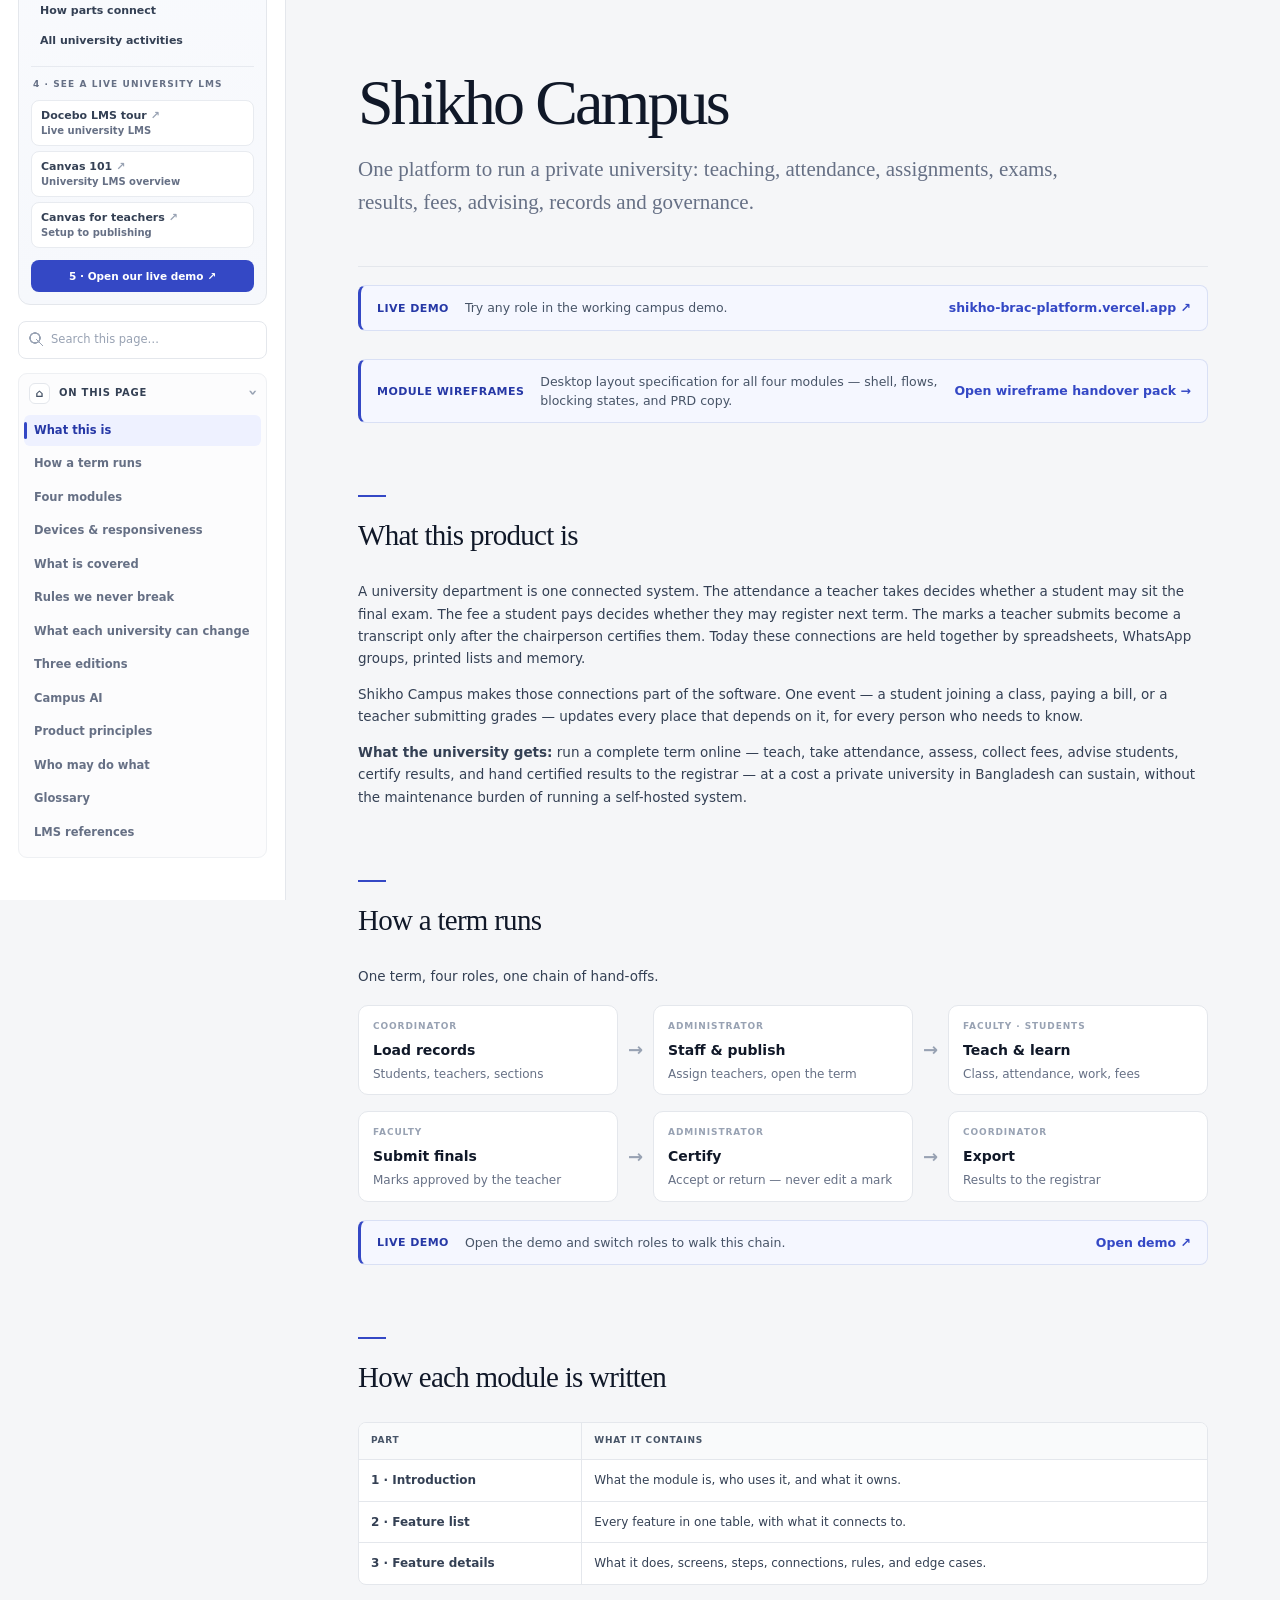
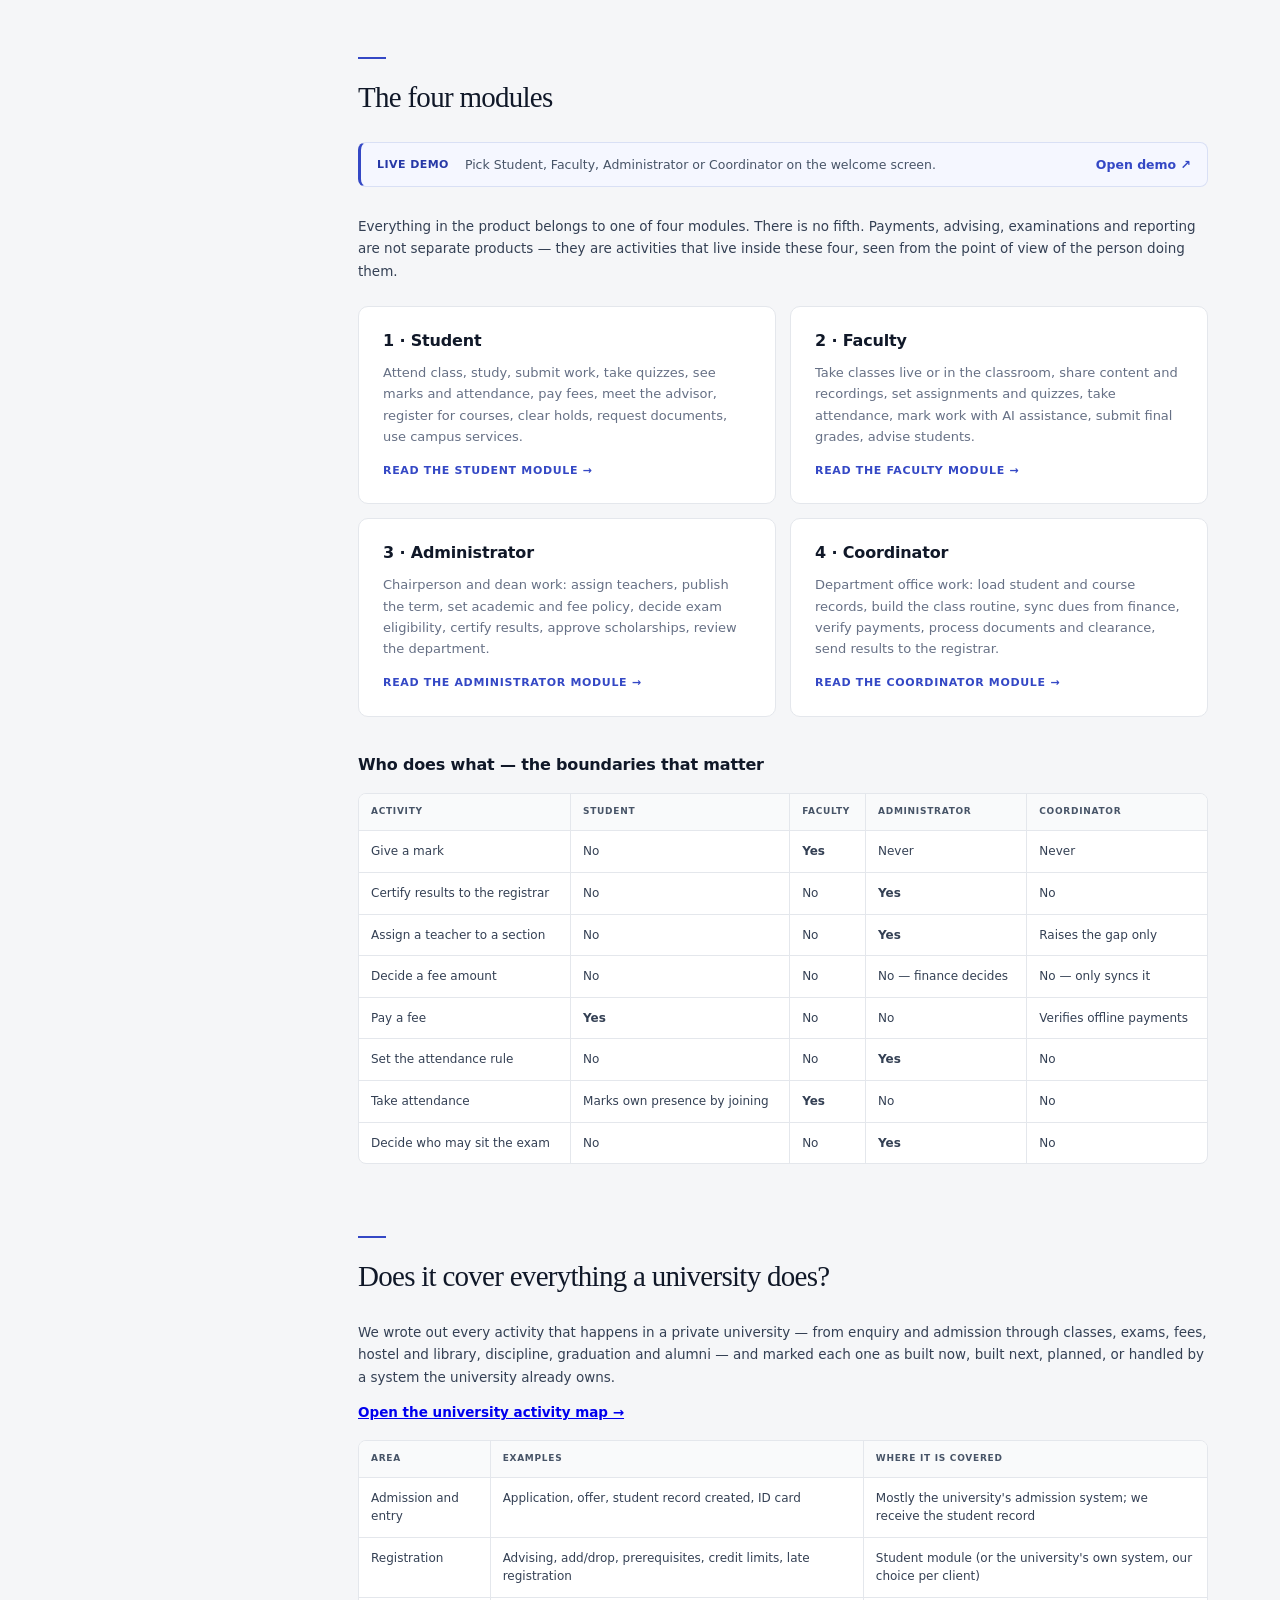
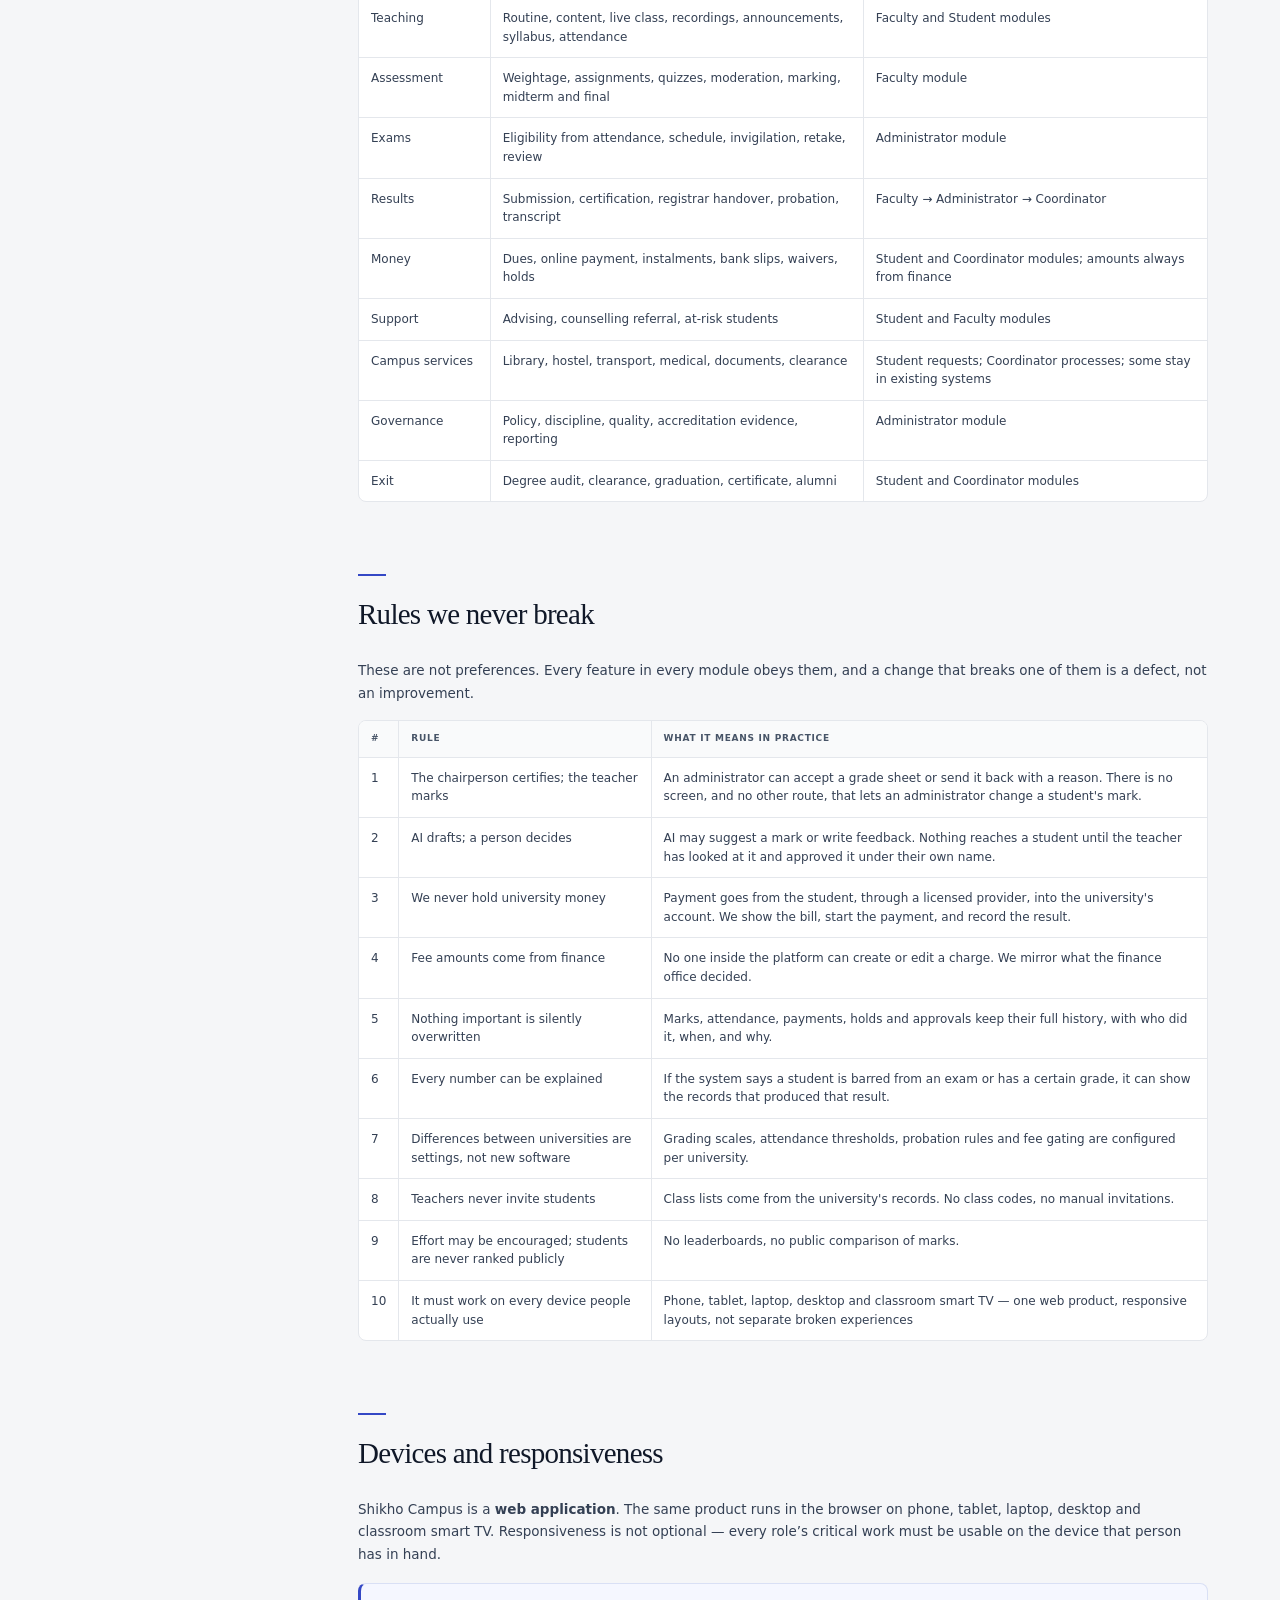
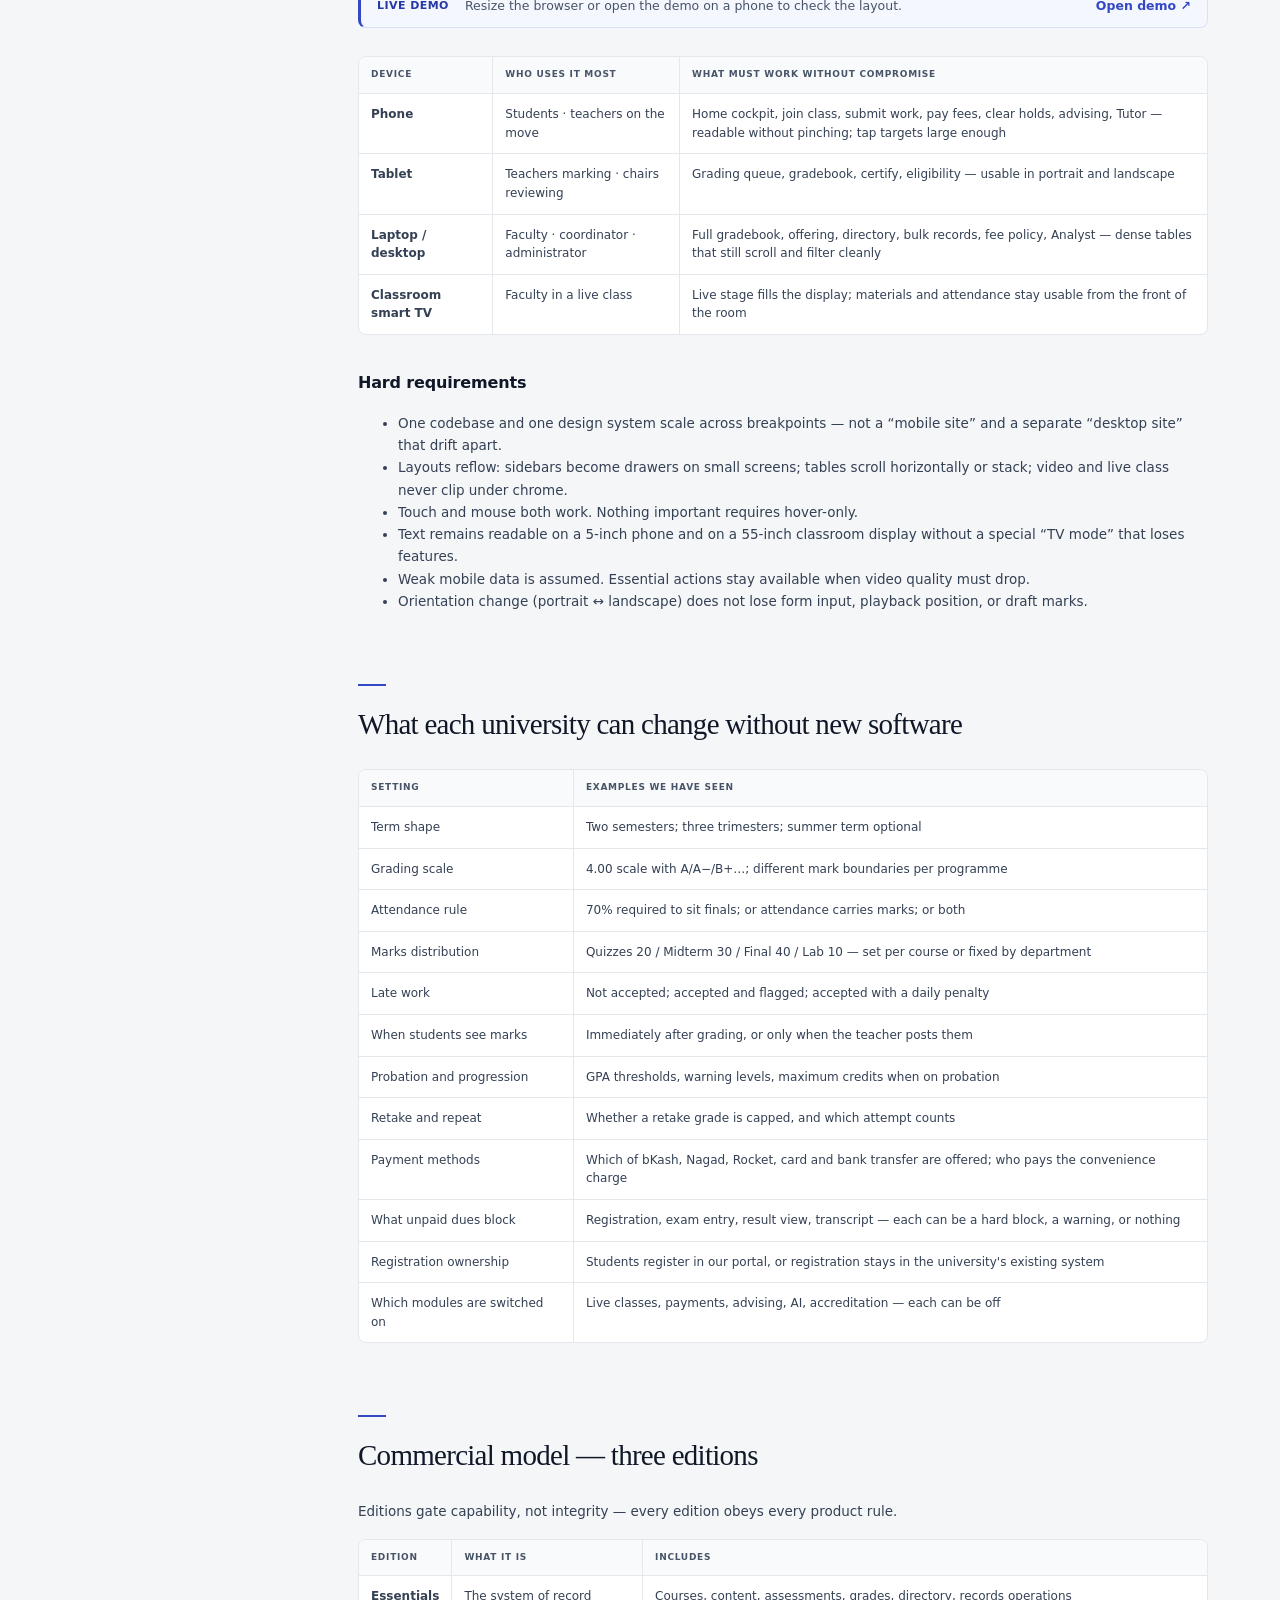
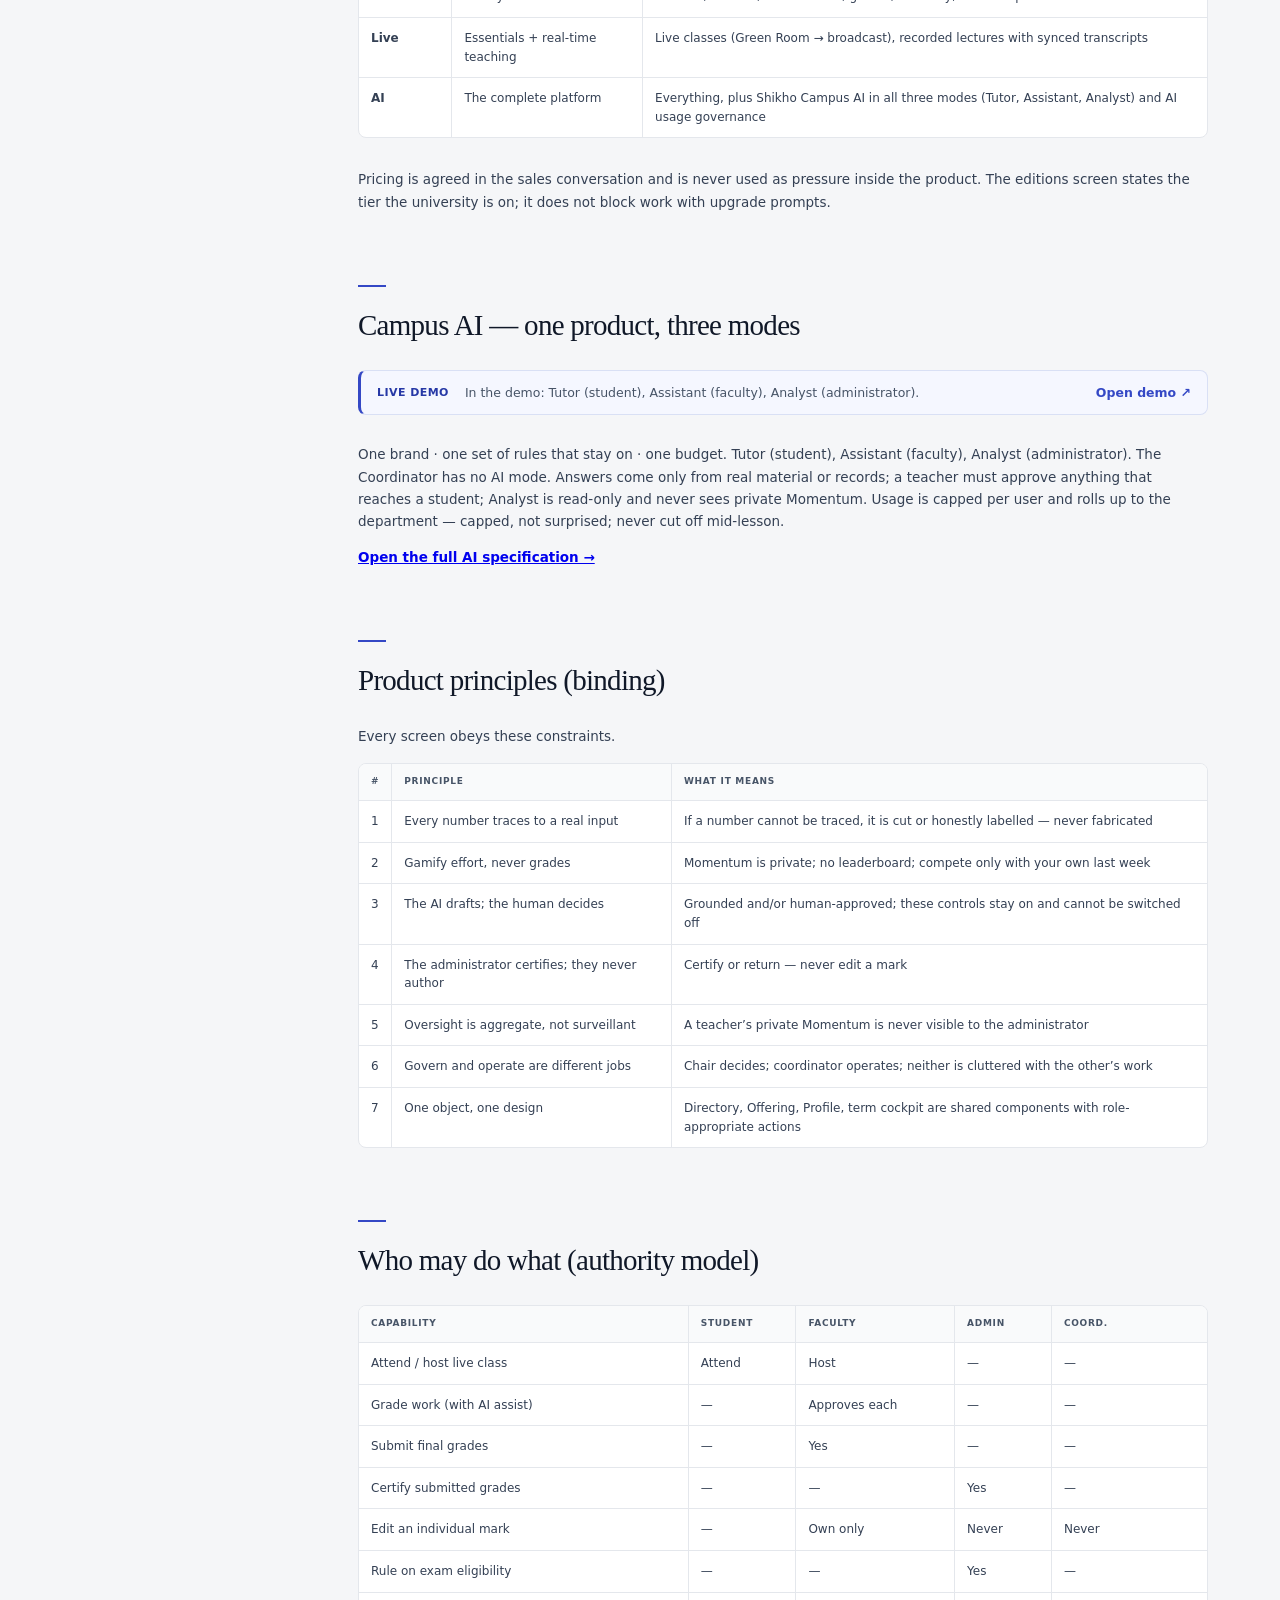
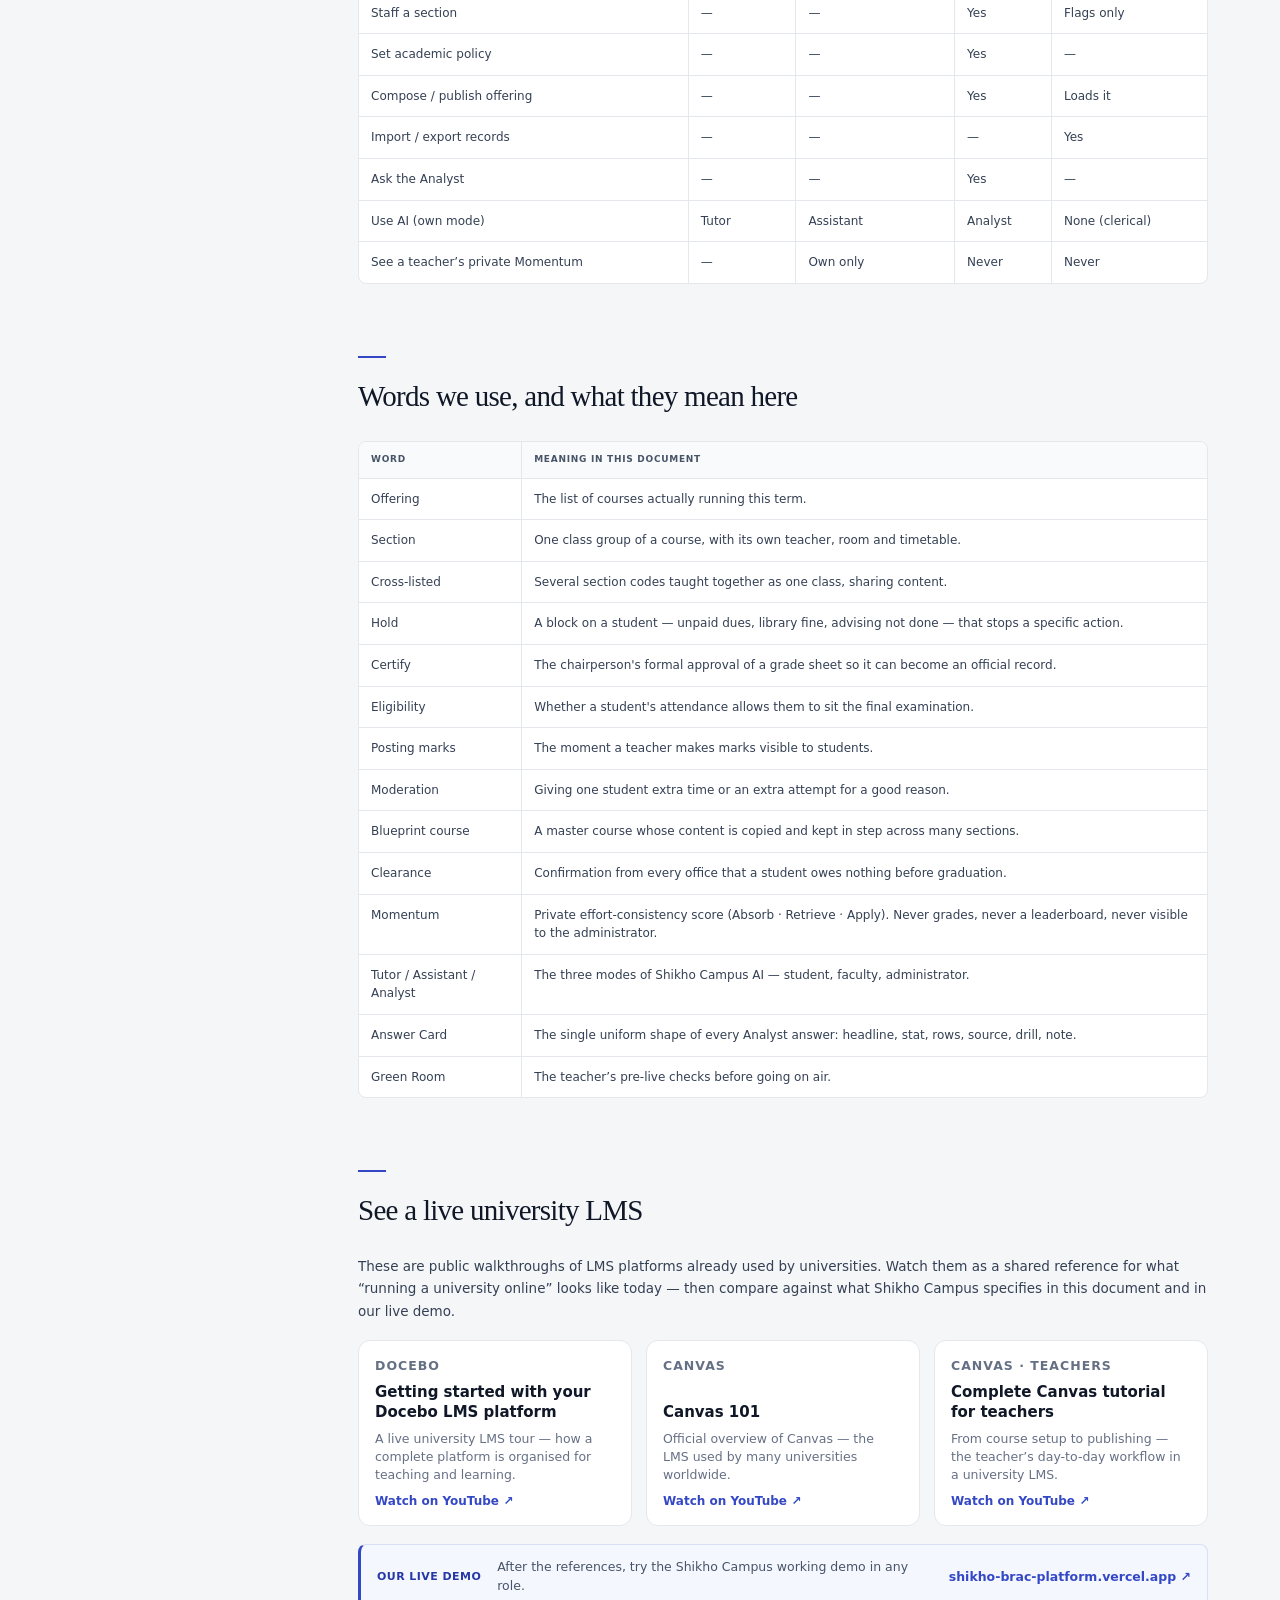
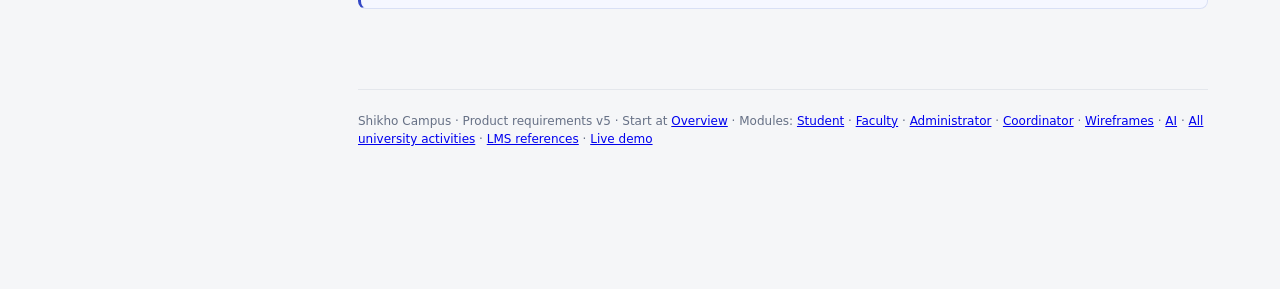
==== commit 6115dc6c: "Add wireframe handover pack to PRD - Unpack Claude Design wireframe bundle to prd-local/wireframes.h" ====
--- a/prd-local/index.html
+++ b/prd-local/index.html
@@ -38,6 +38,7 @@
   <a href="./coordinator.html">Coordinator</a>
 
   <div class="g">More pages</div>
+  <a href="./wireframes.html">Module wireframes</a>
   <a href="./ai.html">Campus AI</a>
   <a href="./university-activities.html">All university activities</a>
   <a href="./platform.html">How parts connect</a>
@@ -56,6 +57,11 @@
   <strong>Live demo</strong>
   <span>Try any role in the working campus demo.</span>
   <a href="https://shikho-brac-platform.vercel.app/" target="_blank" rel="noopener">shikho-brac-platform.vercel.app ↗</a>
+</aside>
+<aside class="demo-strip">
+  <strong>Module wireframes</strong>
+  <span>Desktop layout specification for all four modules — shell, flows, blocking states, and PRD copy.</span>
+  <a href="./wireframes.html">Open wireframe handover pack →</a>
 </aside>
 
 <section id="what">
@@ -344,7 +350,7 @@
 </section>
 
 <footer>
-  Shikho Campus · Product requirements v5 · Start at <a href="./index.html">Overview</a> · Modules: <a href="./student.html">Student</a> · <a href="./faculty.html">Faculty</a> · <a href="./admin.html">Administrator</a> · <a href="./coordinator.html">Coordinator</a> · <a href="./ai.html">AI</a> · <a href="./university-activities.html">All university activities</a> · <a href="#references">LMS references</a> · <a href="https://shikho-brac-platform.vercel.app/">Live demo</a>
+  Shikho Campus · Product requirements v5 · Start at <a href="./index.html">Overview</a> · Modules: <a href="./student.html">Student</a> · <a href="./faculty.html">Faculty</a> · <a href="./admin.html">Administrator</a> · <a href="./coordinator.html">Coordinator</a> · <a href="./wireframes.html">Wireframes</a> · <a href="./ai.html">AI</a> · <a href="./university-activities.html">All university activities</a> · <a href="#references">LMS references</a> · <a href="https://shikho-brac-platform.vercel.app/">Live demo</a>
 </footer>
 
 </main>
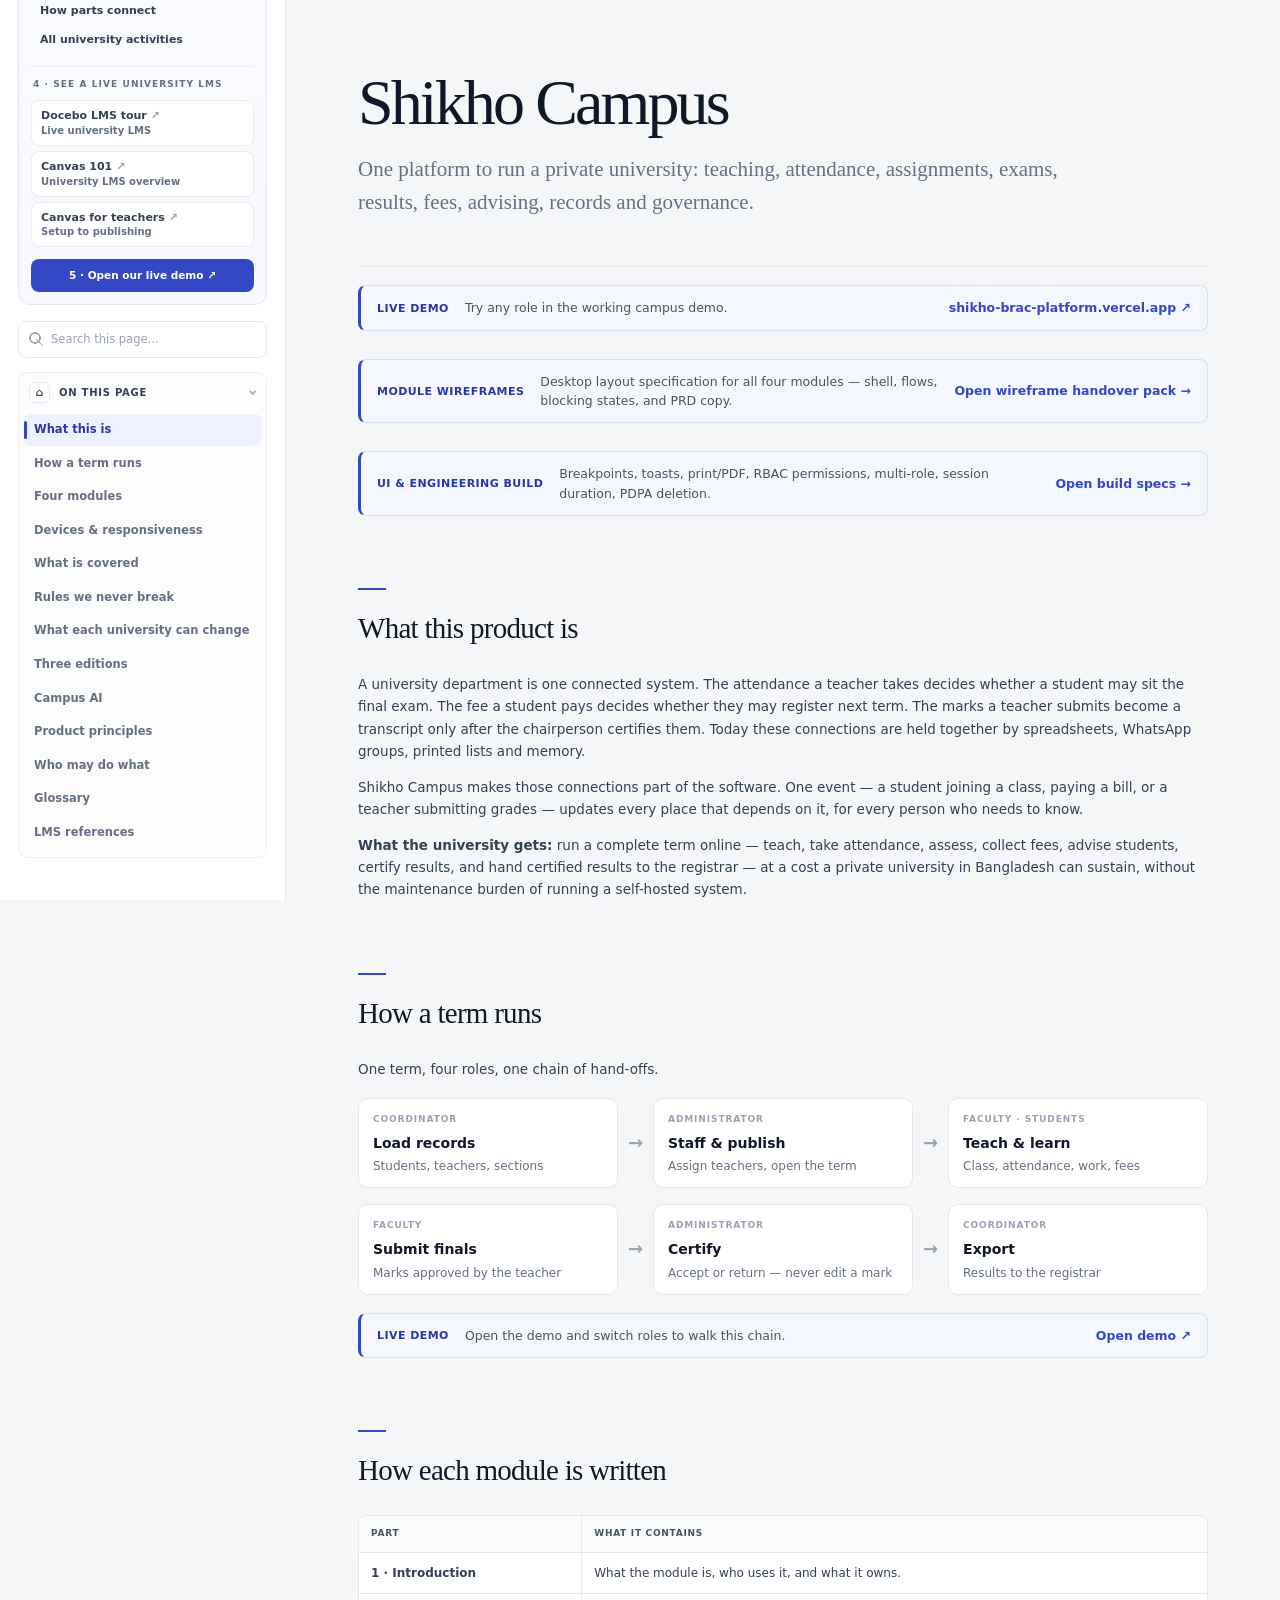
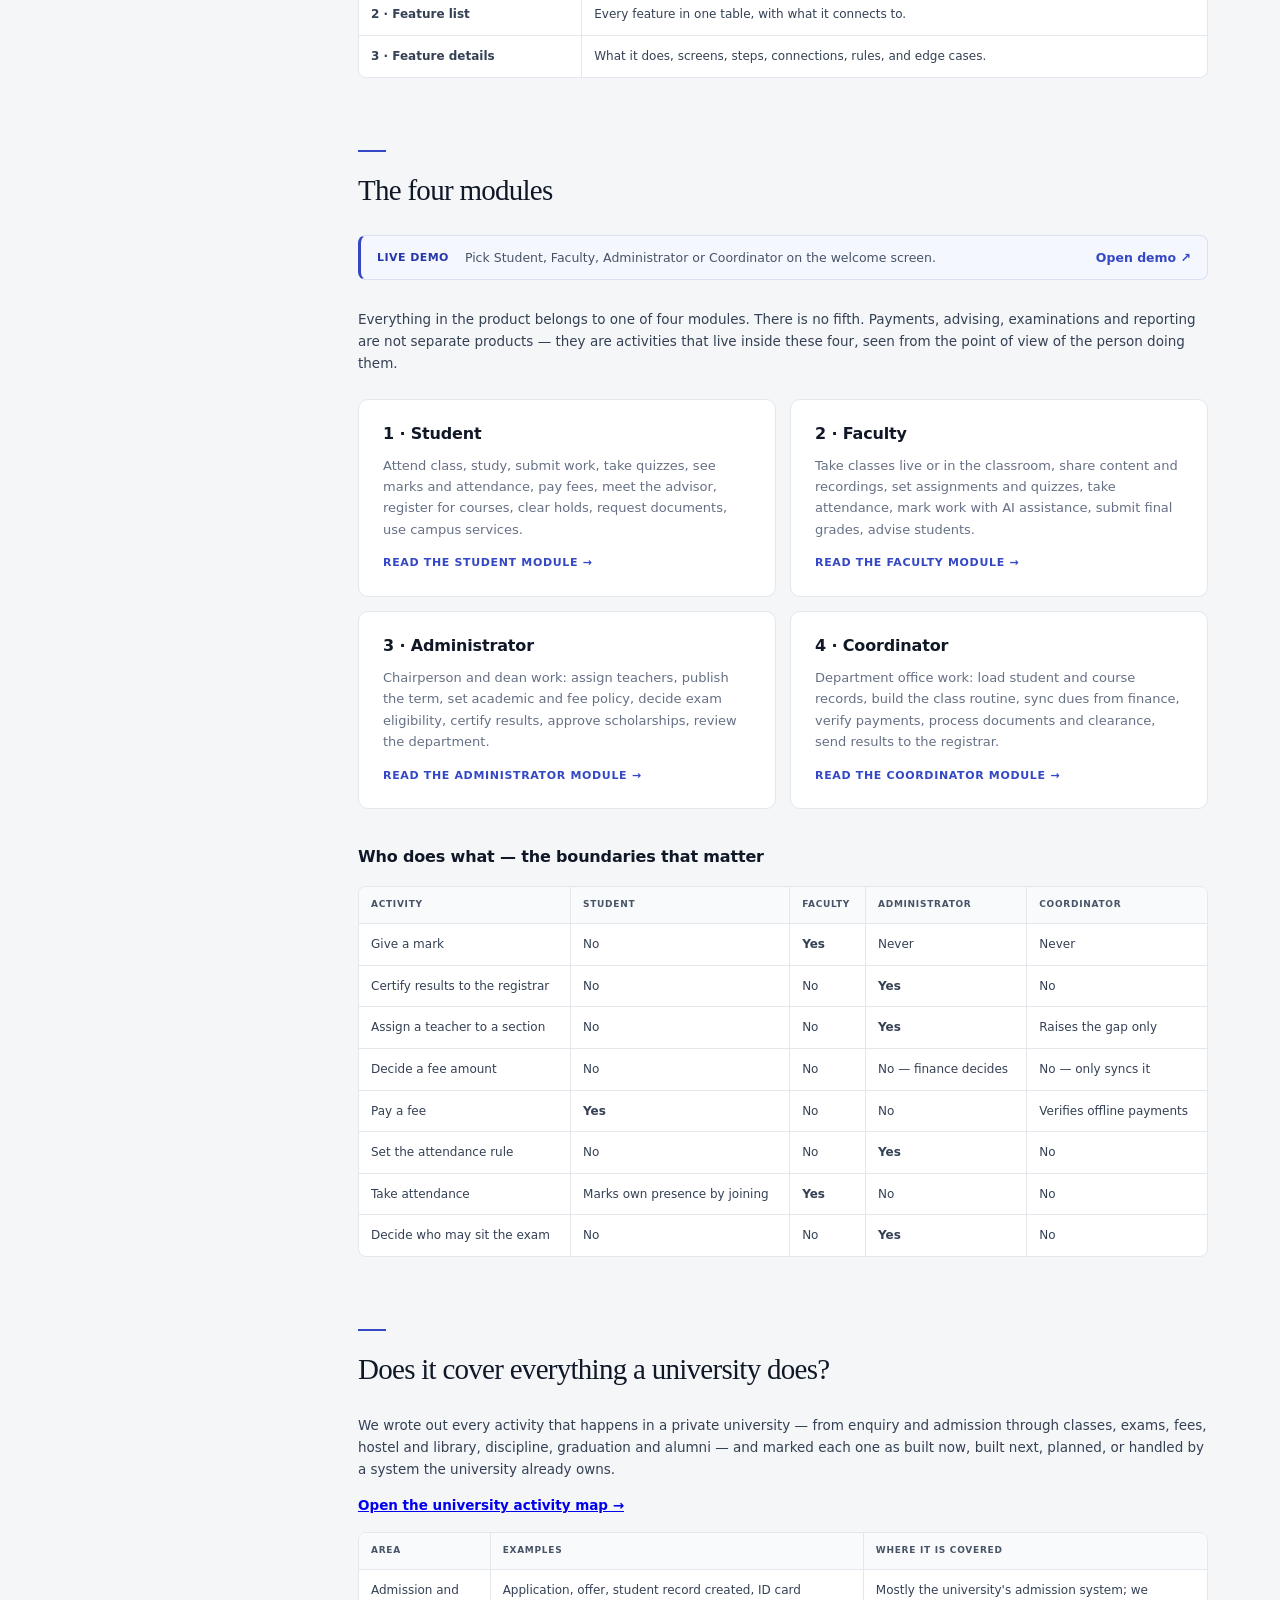
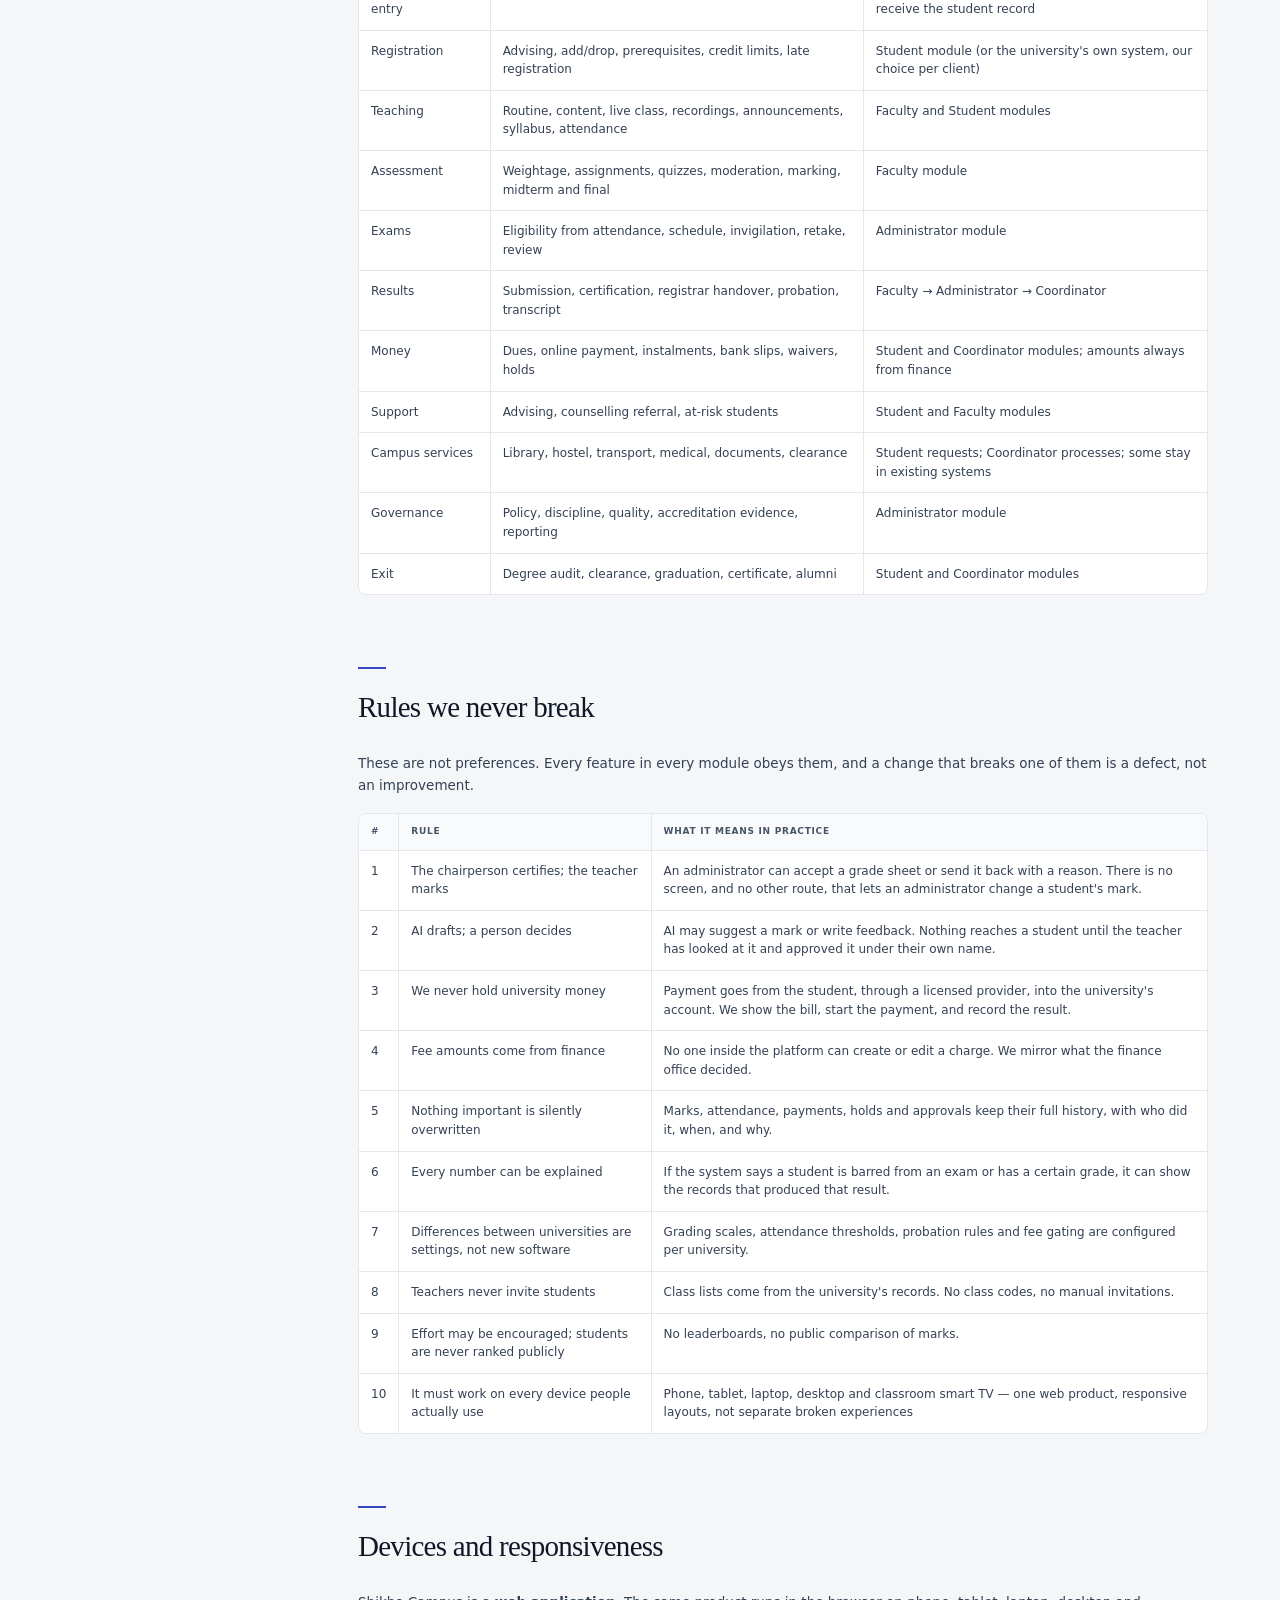
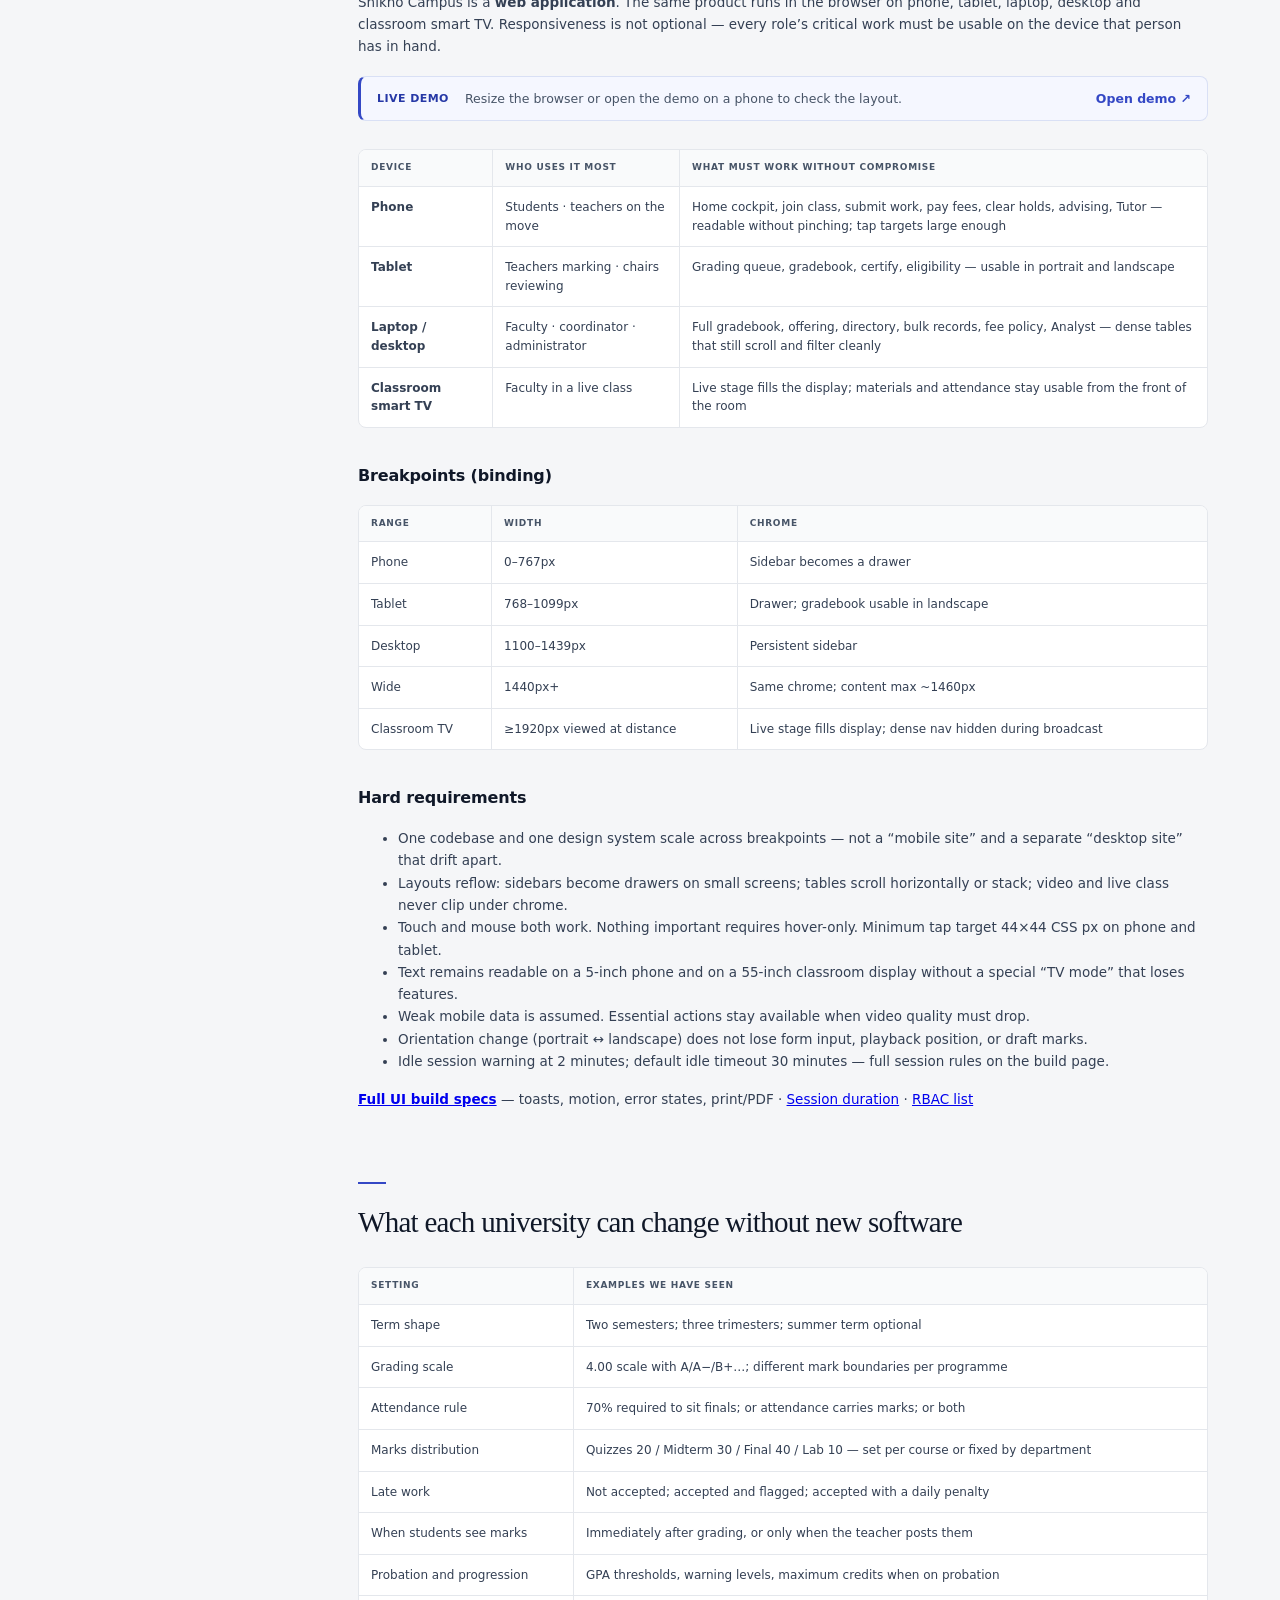
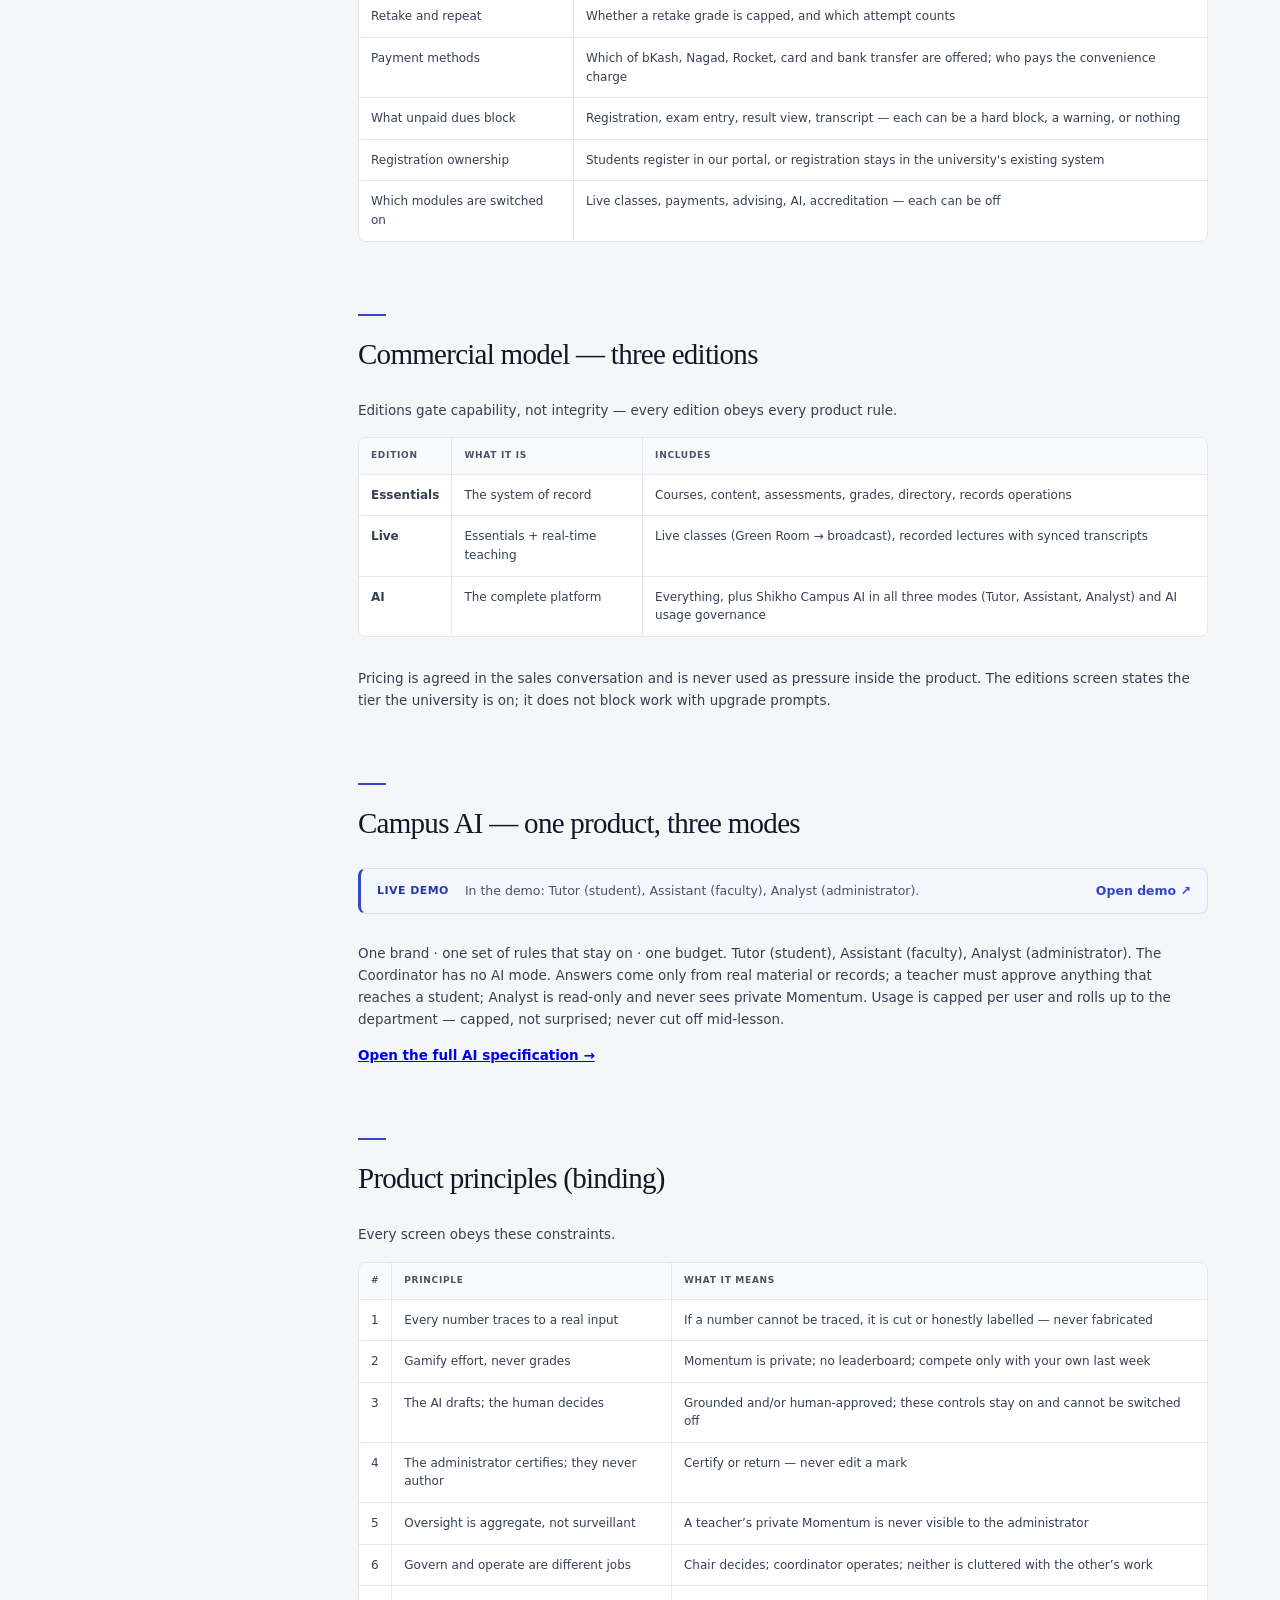
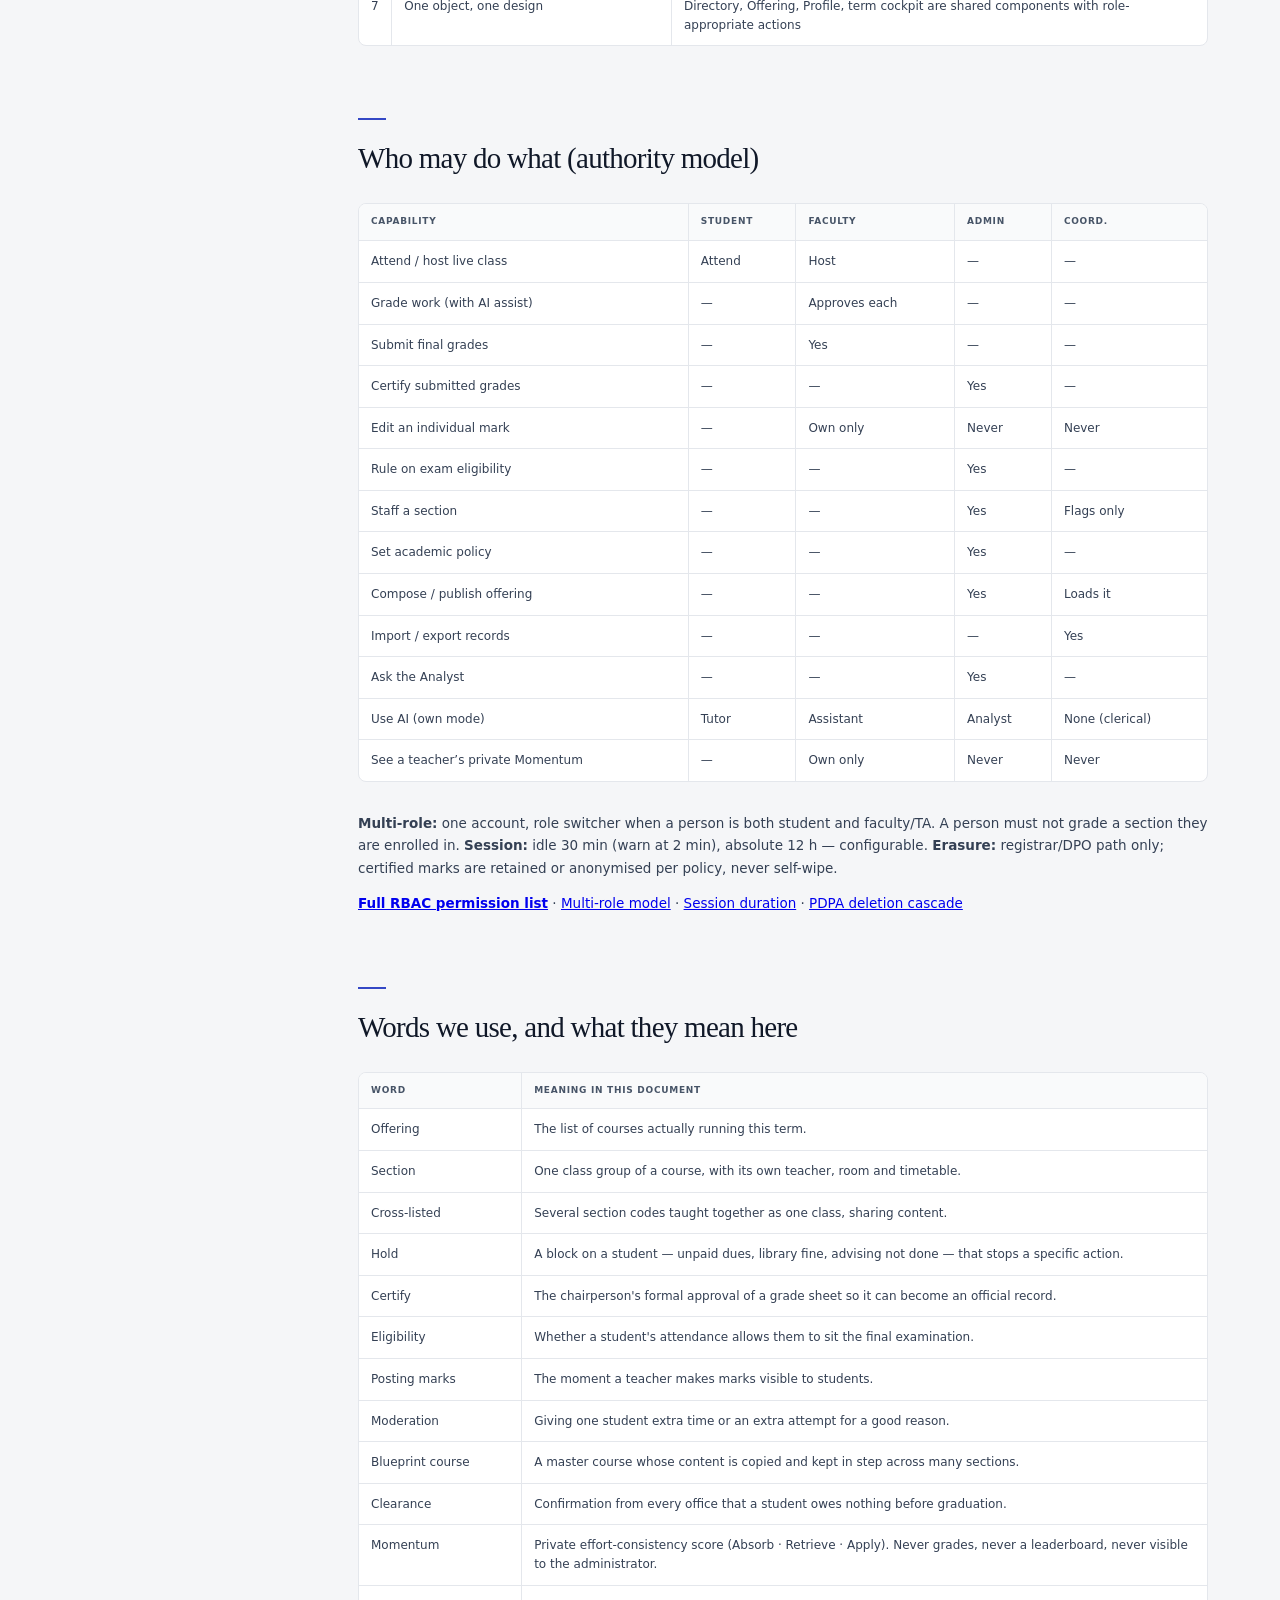
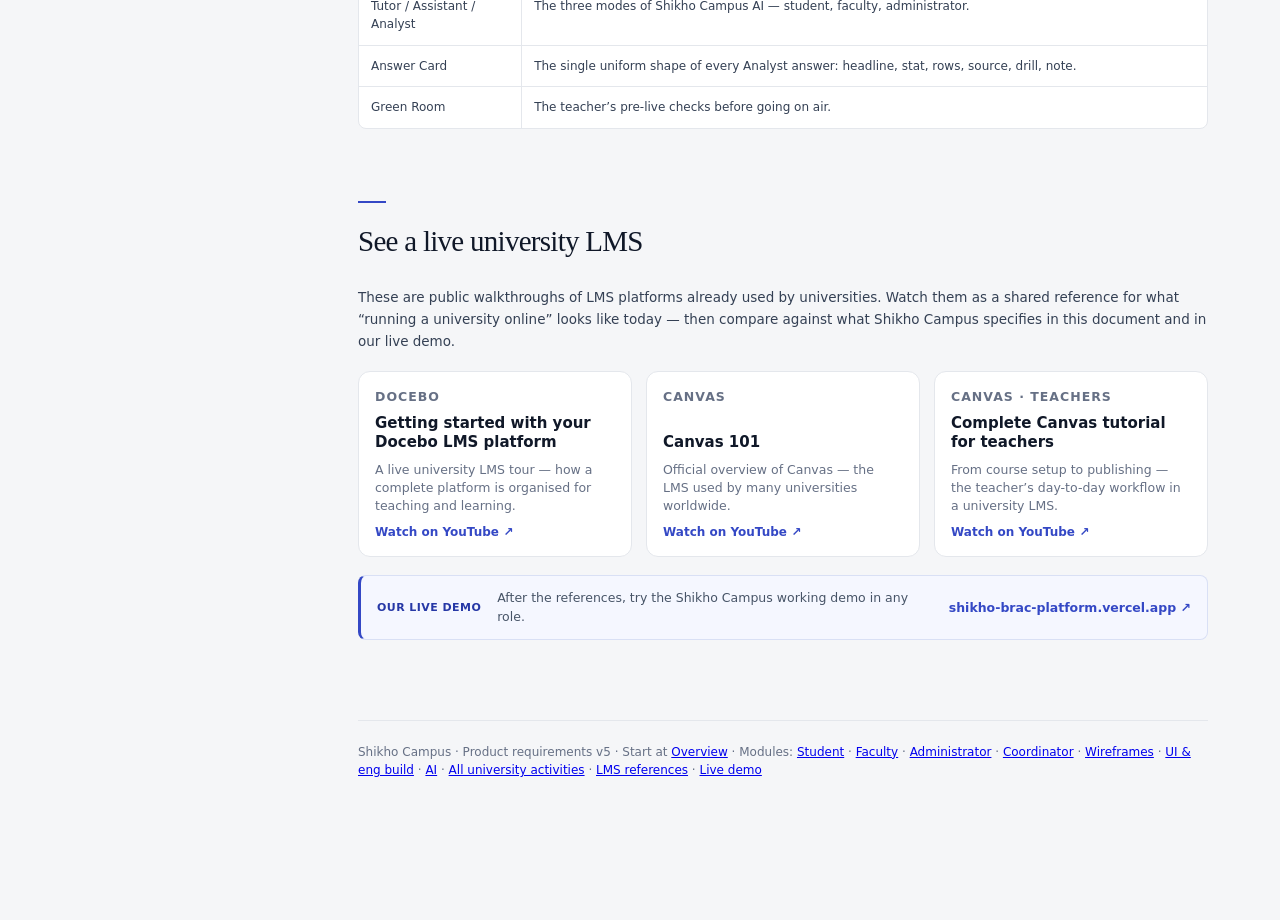
==== commit fae16fd7: "Add UI & engineering build specs to the PRD Orient the document set for UI and engineering: new buil" ====
--- a/prd-local/index.html
+++ b/prd-local/index.html
@@ -4,10 +4,10 @@
 <meta charset="utf-8"/>
 <meta name="viewport" content="width=device-width, initial-scale=1"/>
 <title>Shikho Campus — Product Requirements</title>
-<link rel="stylesheet" href="./pro.css?v=20"/>
-<link rel="stylesheet" href="./spec.css?v=20"/>
-<link rel="stylesheet" href="./dev.css?v=20"/>
-<script src="./nav.js?v=20" defer></script>
+<link rel="stylesheet" href="./pro.css?v=21"/>
+<link rel="stylesheet" href="./spec.css?v=21"/>
+<link rel="stylesheet" href="./dev.css?v=21"/>
+<script src="./nav.js?v=21" defer></script>
 </head>
 <body>
 <div class="layout">
@@ -39,6 +39,7 @@
 
   <div class="g">More pages</div>
   <a href="./wireframes.html">Module wireframes</a>
+  <a href="./build.html">UI &amp; engineering build</a>
   <a href="./ai.html">Campus AI</a>
   <a href="./university-activities.html">All university activities</a>
   <a href="./platform.html">How parts connect</a>
@@ -62,6 +63,11 @@
   <strong>Module wireframes</strong>
   <span>Desktop layout specification for all four modules — shell, flows, blocking states, and PRD copy.</span>
   <a href="./wireframes.html">Open wireframe handover pack →</a>
+</aside>
+<aside class="demo-strip">
+  <strong>UI &amp; engineering build</strong>
+  <span>Breakpoints, toasts, print/PDF, RBAC permissions, multi-role, session duration, PDPA deletion.</span>
+  <a href="./build.html">Open build specs →</a>
 </aside>
 
 <section id="what">
@@ -207,15 +213,26 @@
     <tr><td><strong>Laptop / desktop</strong></td><td>Faculty · coordinator · administrator</td><td>Full gradebook, offering, directory, bulk records, fee policy, Analyst — dense tables that still scroll and filter cleanly</td></tr>
     <tr><td><strong>Classroom smart TV</strong></td><td>Faculty in a live class</td><td>Live stage fills the display; materials and attendance stay usable from the front of the room</td></tr>
   </table>
+  <h3>Breakpoints (binding)</h3>
+  <table>
+    <tr><th>Range</th><th>Width</th><th>Chrome</th></tr>
+    <tr><td>Phone</td><td>0–767px</td><td>Sidebar becomes a drawer</td></tr>
+    <tr><td>Tablet</td><td>768–1099px</td><td>Drawer; gradebook usable in landscape</td></tr>
+    <tr><td>Desktop</td><td>1100–1439px</td><td>Persistent sidebar</td></tr>
+    <tr><td>Wide</td><td>1440px+</td><td>Same chrome; content max ~1460px</td></tr>
+    <tr><td>Classroom TV</td><td>≥1920px viewed at distance</td><td>Live stage fills display; dense nav hidden during broadcast</td></tr>
+  </table>
   <h3>Hard requirements</h3>
   <ul>
     <li>One codebase and one design system scale across breakpoints — not a “mobile site” and a separate “desktop site” that drift apart.</li>
     <li>Layouts reflow: sidebars become drawers on small screens; tables scroll horizontally or stack; video and live class never clip under chrome.</li>
-    <li>Touch and mouse both work. Nothing important requires hover-only.</li>
+    <li>Touch and mouse both work. Nothing important requires hover-only. Minimum tap target 44×44 CSS px on phone and tablet.</li>
     <li>Text remains readable on a 5-inch phone and on a 55-inch classroom display without a special “TV mode” that loses features.</li>
     <li>Weak mobile data is assumed. Essential actions stay available when video quality must drop.</li>
     <li>Orientation change (portrait ↔ landscape) does not lose form input, playback position, or draft marks.</li>
+    <li>Idle session warning at 2 minutes; default idle timeout 30 minutes — full session rules on the build page.</li>
   </ul>
+  <p><a href="./build.html#breakpoints"><strong>Full UI build specs</strong></a> — toasts, motion, error states, print/PDF · <a href="./build.html#session">Session duration</a> · <a href="./build.html#rbac">RBAC list</a></p>
 </section>
 
 <section id="config">
@@ -295,6 +312,8 @@
     <tr><td>Use AI (own mode)</td><td>Tutor</td><td>Assistant</td><td>Analyst</td><td>None (clerical)</td></tr>
     <tr><td>See a teacher’s private Momentum</td><td>—</td><td>Own only</td><td>Never</td><td>Never</td></tr>
   </table>
+  <p><strong>Multi-role:</strong> one account, role switcher when a person is both student and faculty/TA. A person must not grade a section they are enrolled in. <strong>Session:</strong> idle 30 min (warn at 2 min), absolute 12 h — configurable. <strong>Erasure:</strong> registrar/DPO path only; certified marks are retained or anonymised per policy, never self-wipe.</p>
+  <p><a href="./build.html#rbac"><strong>Full RBAC permission list</strong></a> · <a href="./build.html#multirole">Multi-role model</a> · <a href="./build.html#session">Session duration</a> · <a href="./build.html#pdpa">PDPA deletion cascade</a></p>
 </section>
 
 <section id="glossary">
@@ -350,7 +369,7 @@
 </section>
 
 <footer>
-  Shikho Campus · Product requirements v5 · Start at <a href="./index.html">Overview</a> · Modules: <a href="./student.html">Student</a> · <a href="./faculty.html">Faculty</a> · <a href="./admin.html">Administrator</a> · <a href="./coordinator.html">Coordinator</a> · <a href="./wireframes.html">Wireframes</a> · <a href="./ai.html">AI</a> · <a href="./university-activities.html">All university activities</a> · <a href="#references">LMS references</a> · <a href="https://shikho-brac-platform.vercel.app/">Live demo</a>
+  Shikho Campus · Product requirements v5 · Start at <a href="./index.html">Overview</a> · Modules: <a href="./student.html">Student</a> · <a href="./faculty.html">Faculty</a> · <a href="./admin.html">Administrator</a> · <a href="./coordinator.html">Coordinator</a> · <a href="./wireframes.html">Wireframes</a> · <a href="./build.html">UI &amp; eng build</a> · <a href="./ai.html">AI</a> · <a href="./university-activities.html">All university activities</a> · <a href="#references">LMS references</a> · <a href="https://shikho-brac-platform.vercel.app/">Live demo</a>
 </footer>
 
 </main>
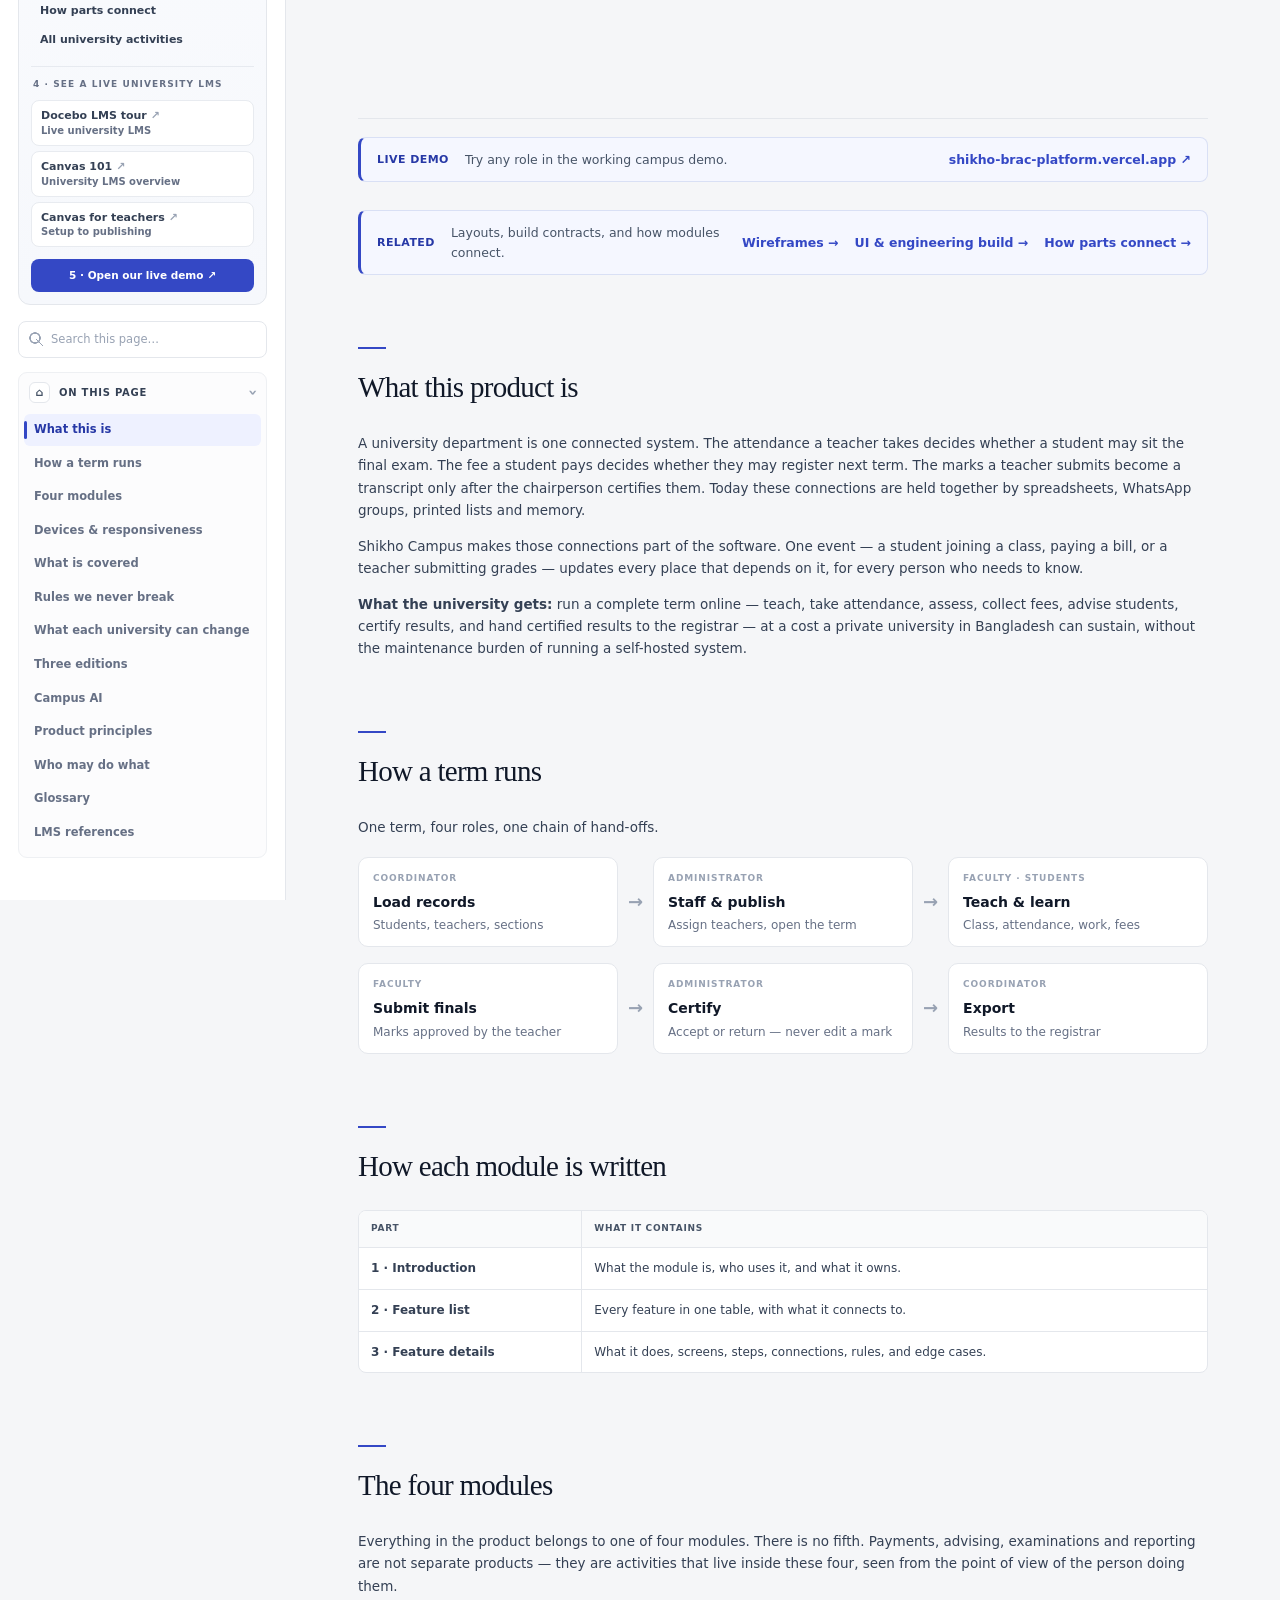
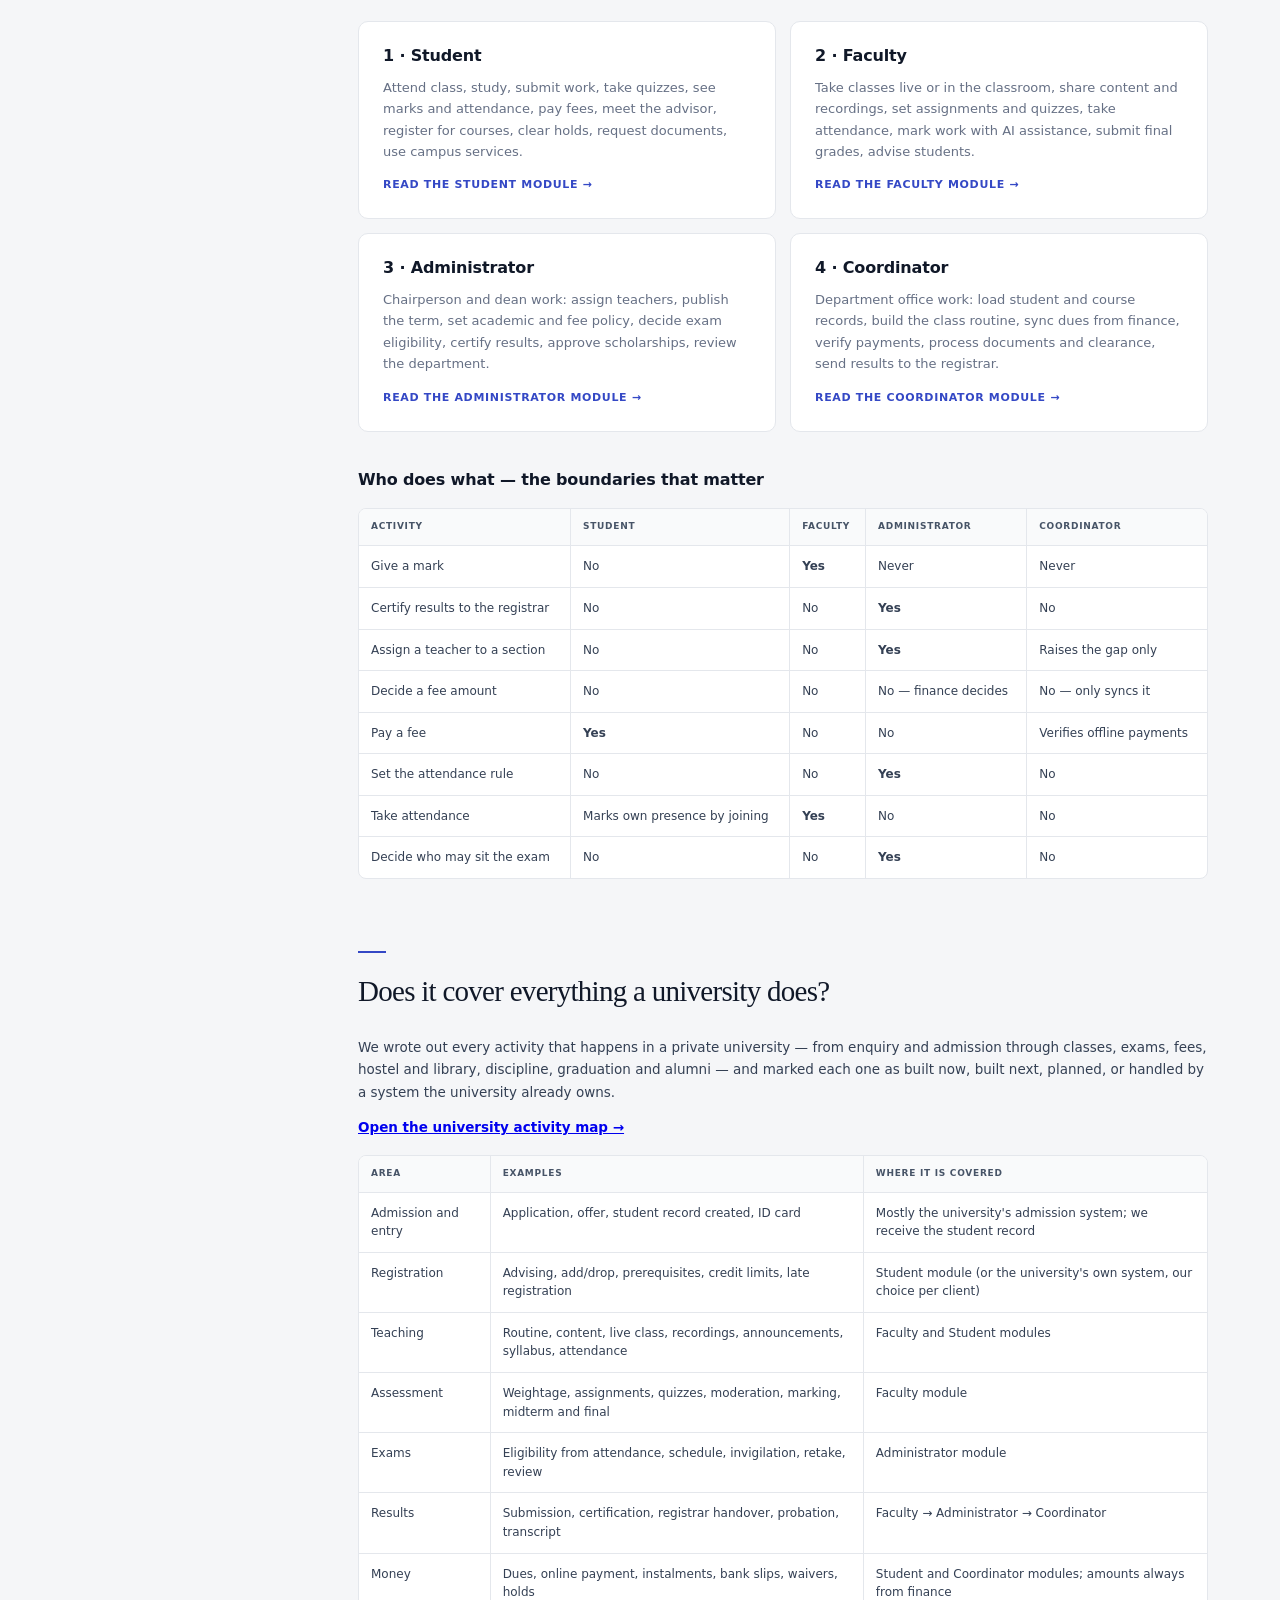
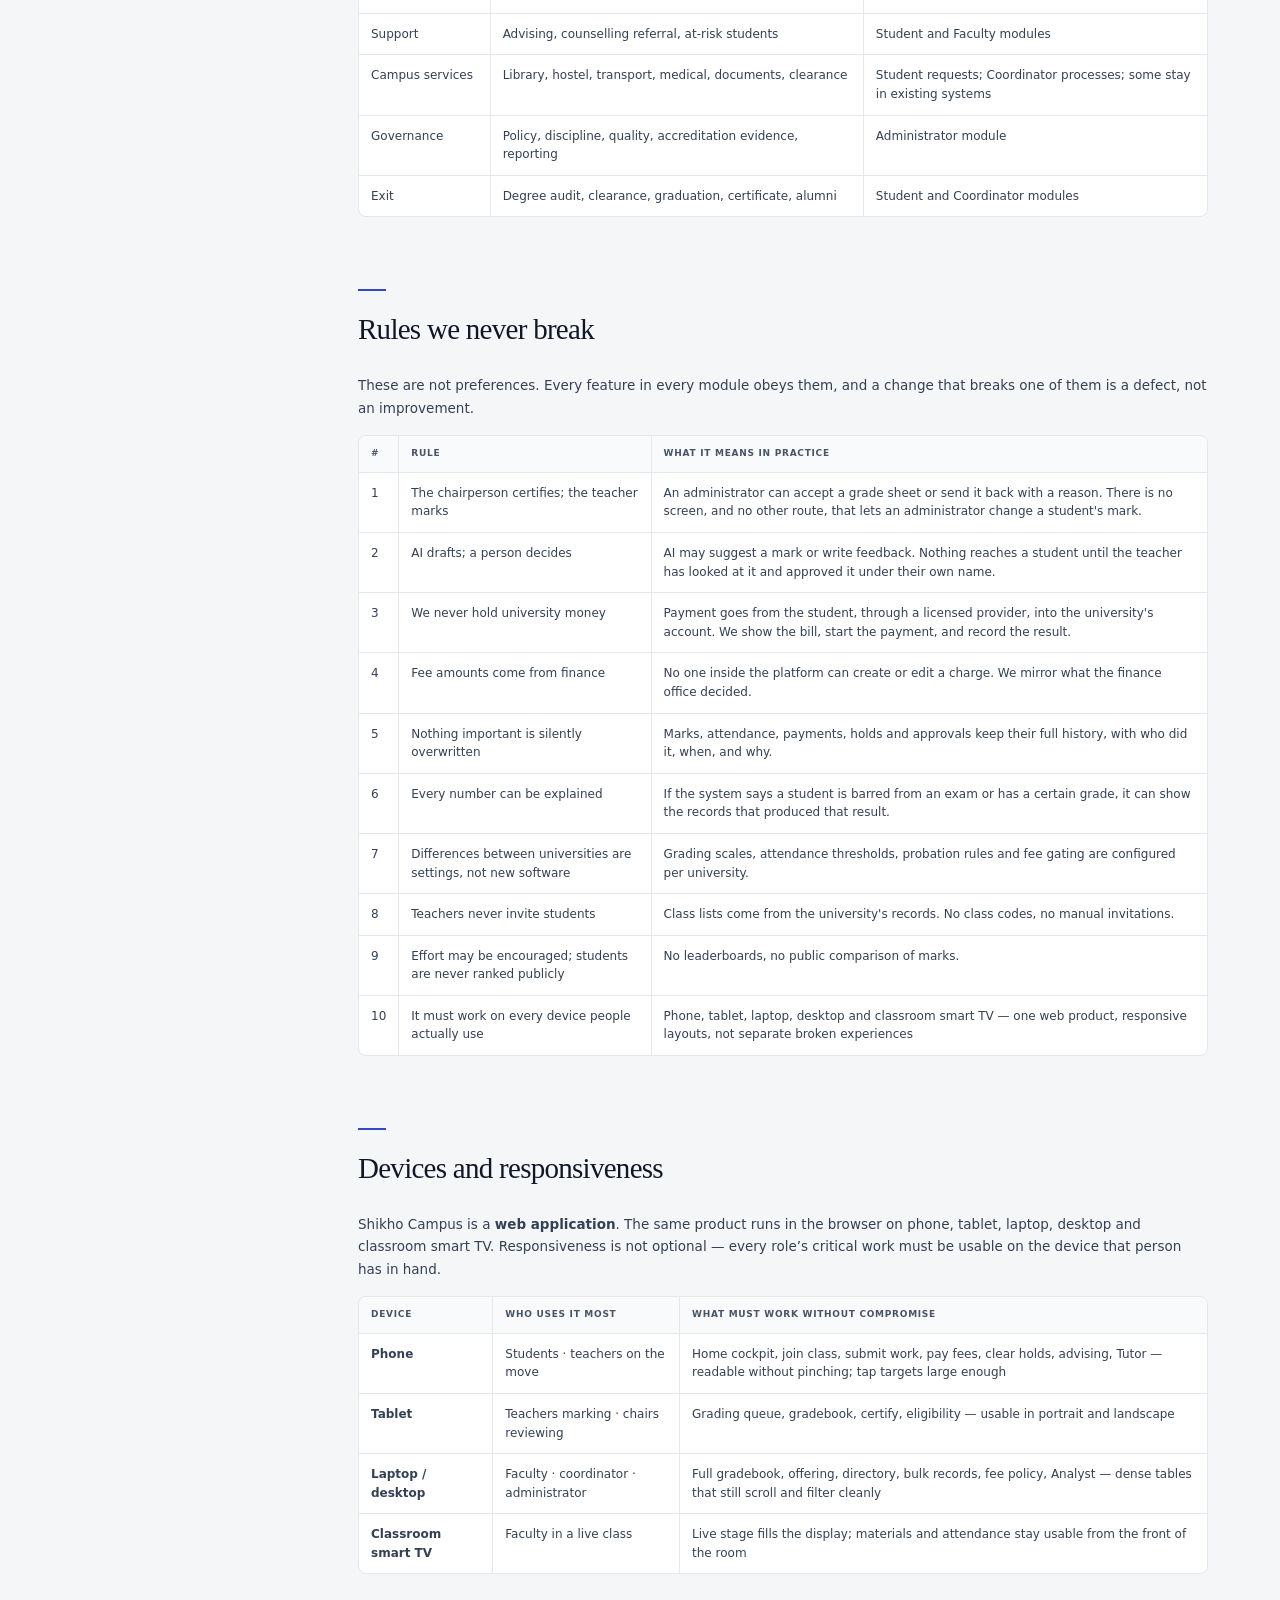
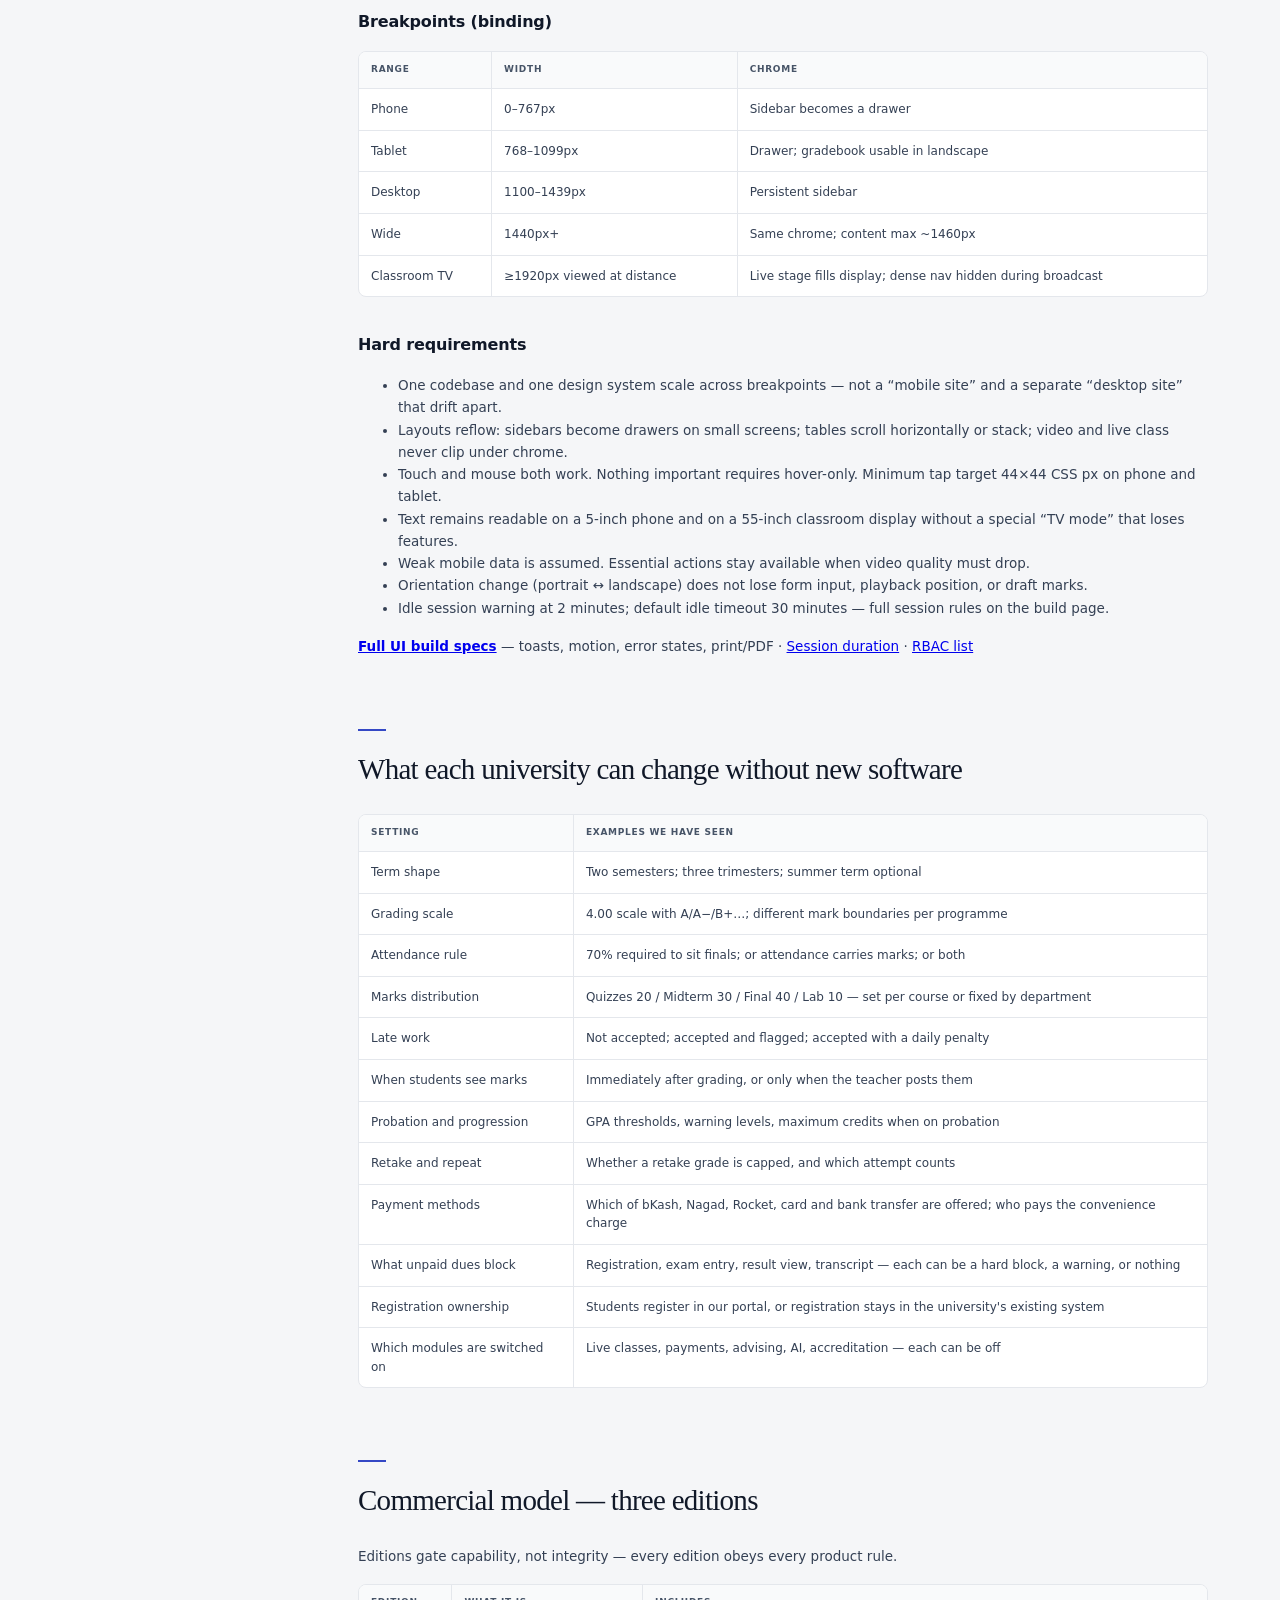
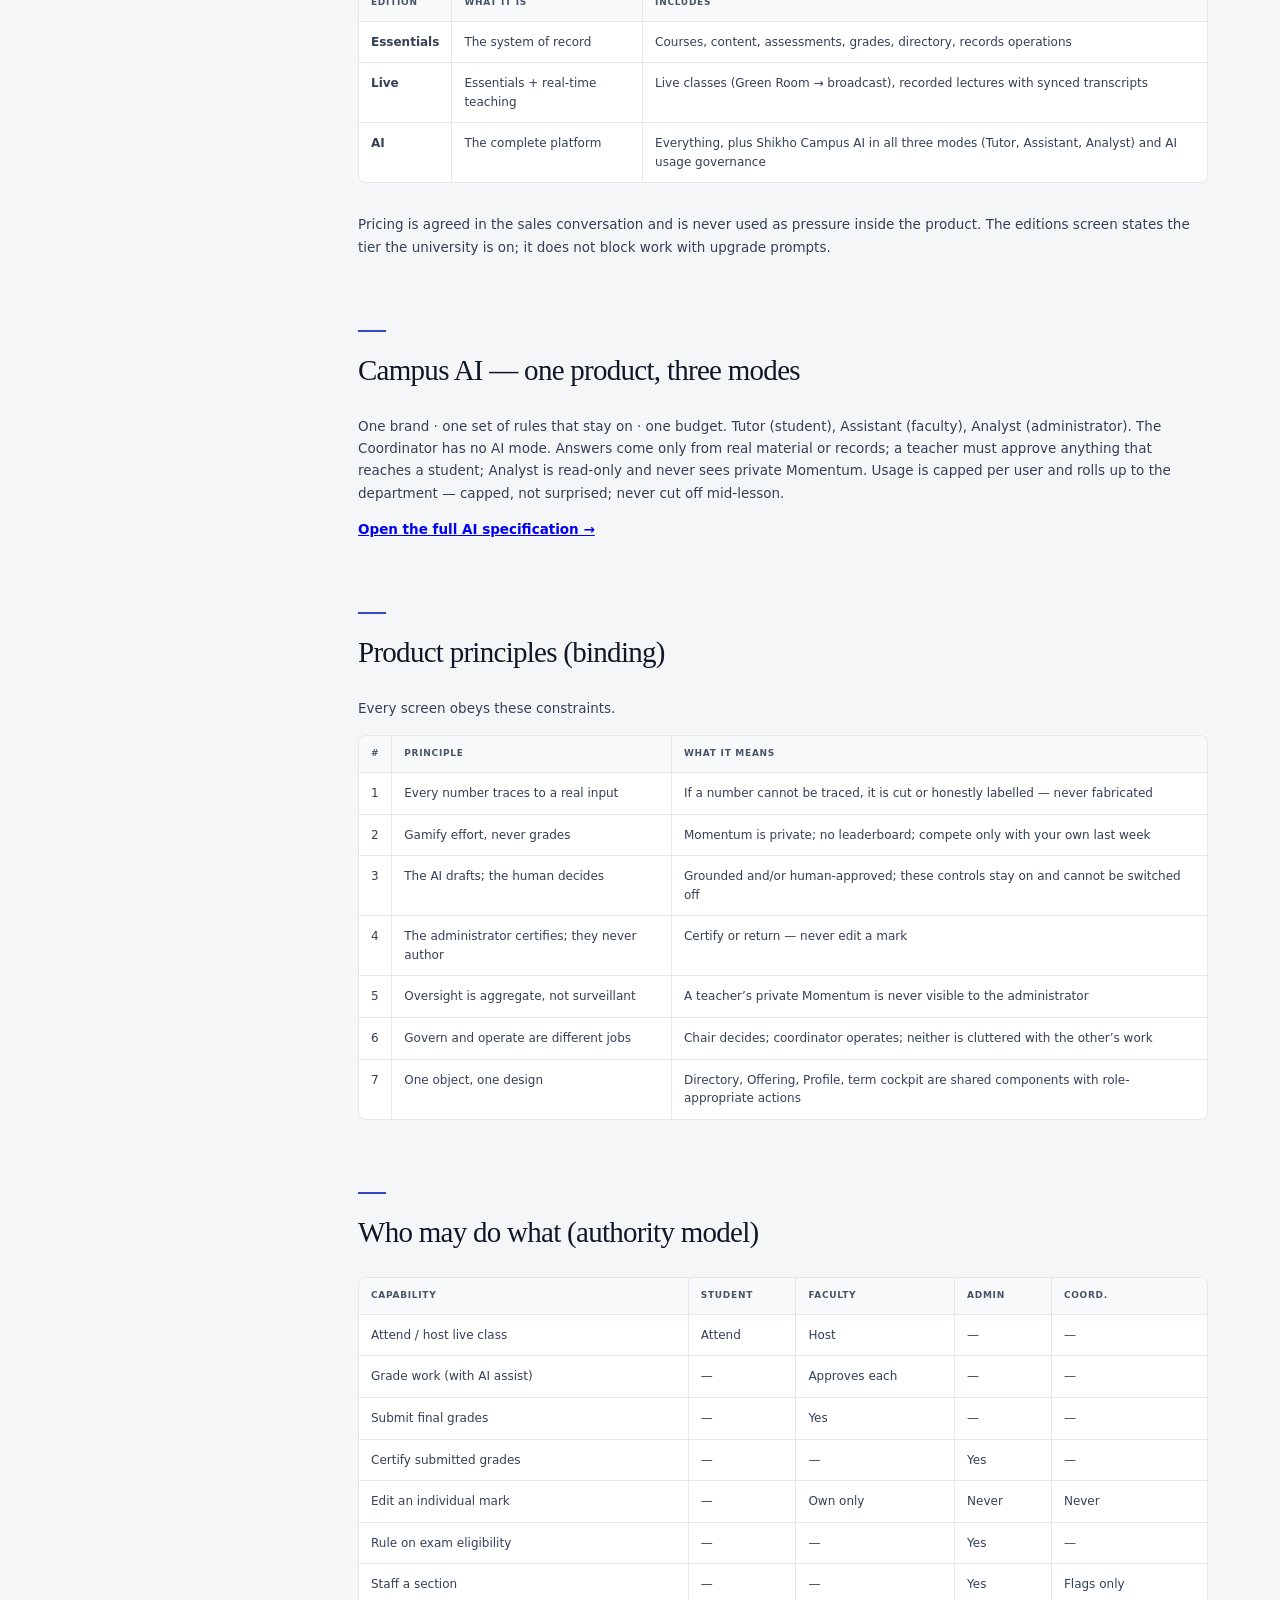
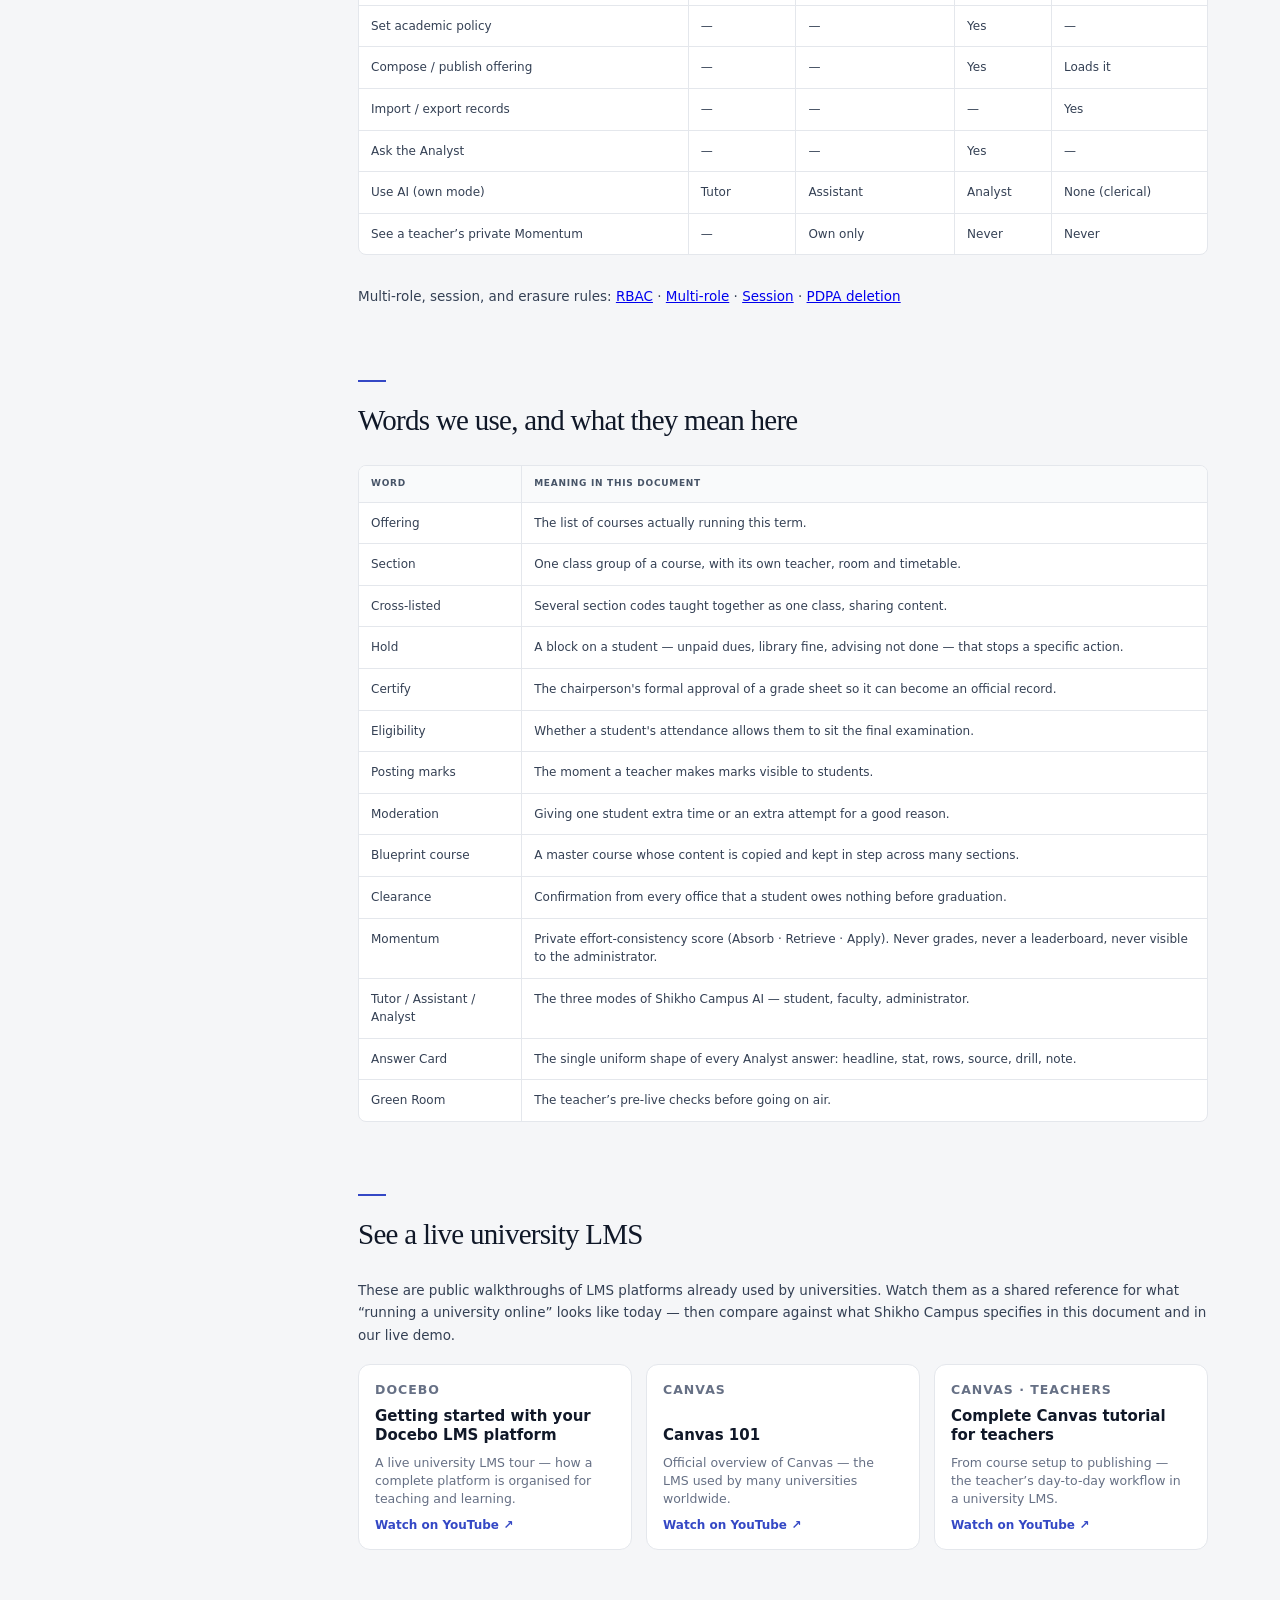
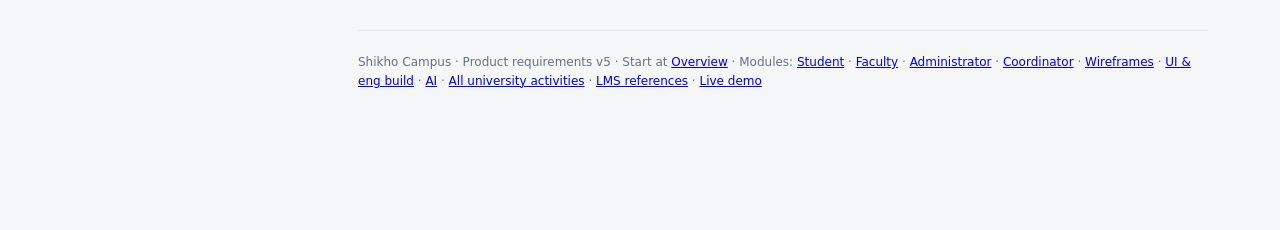
==== commit a98f06ef: "Clean PRD structure for a directive reading experience Remove iframe embeds and competing Wireframes" ====
--- a/prd-local/index.html
+++ b/prd-local/index.html
@@ -4,10 +4,10 @@
 <meta charset="utf-8"/>
 <meta name="viewport" content="width=device-width, initial-scale=1"/>
 <title>Shikho Campus — Product Requirements</title>
-<link rel="stylesheet" href="./pro.css?v=21"/>
-<link rel="stylesheet" href="./spec.css?v=21"/>
-<link rel="stylesheet" href="./dev.css?v=21"/>
-<script src="./nav.js?v=21" defer></script>
+<link rel="stylesheet" href="./pro.css?v=22"/>
+<link rel="stylesheet" href="./spec.css?v=22"/>
+<link rel="stylesheet" href="./dev.css?v=22"/>
+<script src="./nav.js?v=22" defer></script>
 </head>
 <body>
 <div class="layout">
@@ -50,24 +50,18 @@
 
 <main>
 
-<header>
-  <h1>Shikho Campus</h1>
-  <p class="lede">One platform to run a private university: teaching, attendance, assignments, exams, results, fees, advising, records and governance.</p>
-</header>
+<header></header>
 <aside class="demo-strip">
   <strong>Live demo</strong>
   <span>Try any role in the working campus demo.</span>
   <a href="https://shikho-brac-platform.vercel.app/" target="_blank" rel="noopener">shikho-brac-platform.vercel.app ↗</a>
 </aside>
 <aside class="demo-strip">
-  <strong>Module wireframes</strong>
-  <span>Desktop layout specification for all four modules — shell, flows, blocking states, and PRD copy.</span>
-  <a href="./wireframes.html">Open wireframe handover pack →</a>
-</aside>
-<aside class="demo-strip">
-  <strong>UI &amp; engineering build</strong>
-  <span>Breakpoints, toasts, print/PDF, RBAC permissions, multi-role, session duration, PDPA deletion.</span>
-  <a href="./build.html">Open build specs →</a>
+  <strong>Related</strong>
+  <span>Layouts, build contracts, and how modules connect.</span>
+  <a href="./wireframes.html">Wireframes →</a>
+  <a href="./build.html">UI &amp; engineering build →</a>
+  <a href="./platform.html">How parts connect →</a>
 </aside>
 
 <section id="what">
@@ -96,12 +90,7 @@
       <div class="flow-card"><span class="flow-who">Coordinator</span><strong>Export</strong><p>Results to the registrar</p></div>
     </div>
   </div>
-  <aside class="demo-strip">
-    <strong>Live demo</strong>
-    <span>Open the demo and switch roles to walk this chain.</span>
-    <a href="https://shikho-brac-platform.vercel.app/" target="_blank" rel="noopener">Open demo ↗</a>
-  </aside>
-</section>
+  </section>
 
 <section id="structure">
   <h2>How each module is written</h2>
@@ -115,12 +104,7 @@
 
 <section id="modules">
   <h2>The four modules</h2>
-  <aside class="demo-strip">
-    <strong>Live demo</strong>
-    <span>Pick Student, Faculty, Administrator or Coordinator on the welcome screen.</span>
-    <a href="https://shikho-brac-platform.vercel.app/" target="_blank" rel="noopener">Open demo ↗</a>
-  </aside>
-
+  
   <p>Everything in the product belongs to one of four modules. There is no fifth. Payments, advising, examinations and reporting are not separate products — they are activities that live inside these four, seen from the point of view of the person doing them.</p>
 
   <div class="hub-grid">
@@ -201,12 +185,7 @@
 <section id="devices">
   <h2>Devices and responsiveness</h2>
   <p>Shikho Campus is a <strong>web application</strong>. The same product runs in the browser on phone, tablet, laptop, desktop and classroom smart TV. Responsiveness is not optional — every role’s critical work must be usable on the device that person has in hand.</p>
-  <aside class="demo-strip">
-    <strong>Live demo</strong>
-    <span>Resize the browser or open the demo on a phone to check the layout.</span>
-    <a href="https://shikho-brac-platform.vercel.app/" target="_blank" rel="noopener">Open demo ↗</a>
-  </aside>
-  <table>
+    <table>
     <tr><th>Device</th><th>Who uses it most</th><th>What must work without compromise</th></tr>
     <tr><td><strong>Phone</strong></td><td>Students · teachers on the move</td><td>Home cockpit, join class, submit work, pay fees, clear holds, advising, Tutor — readable without pinching; tap targets large enough</td></tr>
     <tr><td><strong>Tablet</strong></td><td>Teachers marking · chairs reviewing</td><td>Grading queue, gradebook, certify, eligibility — usable in portrait and landscape</td></tr>
@@ -269,12 +248,7 @@
 
 <section id="ai-product">
   <h2>Campus AI — one product, three modes</h2>
-  <aside class="demo-strip">
-    <strong>Live demo</strong>
-    <span>In the demo: Tutor (student), Assistant (faculty), Analyst (administrator).</span>
-    <a href="https://shikho-brac-platform.vercel.app/" target="_blank" rel="noopener">Open demo ↗</a>
-  </aside>
-
+  
   <p>One brand · one set of rules that stay on · one budget. Tutor (student), Assistant (faculty), Analyst (administrator). The Coordinator has no AI mode. Answers come only from real material or records; a teacher must approve anything that reaches a student; Analyst is read-only and never sees private Momentum. Usage is capped per user and rolls up to the department — capped, not surprised; never cut off mid-lesson.</p>
   <p><a href="./ai.html"><strong>Open the full AI specification →</strong></a></p>
 </section>
@@ -312,8 +286,7 @@
     <tr><td>Use AI (own mode)</td><td>Tutor</td><td>Assistant</td><td>Analyst</td><td>None (clerical)</td></tr>
     <tr><td>See a teacher’s private Momentum</td><td>—</td><td>Own only</td><td>Never</td><td>Never</td></tr>
   </table>
-  <p><strong>Multi-role:</strong> one account, role switcher when a person is both student and faculty/TA. A person must not grade a section they are enrolled in. <strong>Session:</strong> idle 30 min (warn at 2 min), absolute 12 h — configurable. <strong>Erasure:</strong> registrar/DPO path only; certified marks are retained or anonymised per policy, never self-wipe.</p>
-  <p><a href="./build.html#rbac"><strong>Full RBAC permission list</strong></a> · <a href="./build.html#multirole">Multi-role model</a> · <a href="./build.html#session">Session duration</a> · <a href="./build.html#pdpa">PDPA deletion cascade</a></p>
+  <p>Multi-role, session, and erasure rules: <a href="./build.html#rbac">RBAC</a> · <a href="./build.html#multirole">Multi-role</a> · <a href="./build.html#session">Session</a> · <a href="./build.html#pdpa">PDPA deletion</a></p>
 </section>
 
 <section id="glossary">
@@ -361,12 +334,7 @@
       <em>Watch on YouTube ↗</em>
     </a>
   </div>
-  <aside class="demo-strip">
-    <strong>Our live demo</strong>
-    <span>After the references, try the Shikho Campus working demo in any role.</span>
-    <a href="https://shikho-brac-platform.vercel.app/" target="_blank" rel="noopener">shikho-brac-platform.vercel.app ↗</a>
-  </aside>
-</section>
+  </section>
 
 <footer>
   Shikho Campus · Product requirements v5 · Start at <a href="./index.html">Overview</a> · Modules: <a href="./student.html">Student</a> · <a href="./faculty.html">Faculty</a> · <a href="./admin.html">Administrator</a> · <a href="./coordinator.html">Coordinator</a> · <a href="./wireframes.html">Wireframes</a> · <a href="./build.html">UI &amp; eng build</a> · <a href="./ai.html">AI</a> · <a href="./university-activities.html">All university activities</a> · <a href="#references">LMS references</a> · <a href="https://shikho-brac-platform.vercel.app/">Live demo</a>
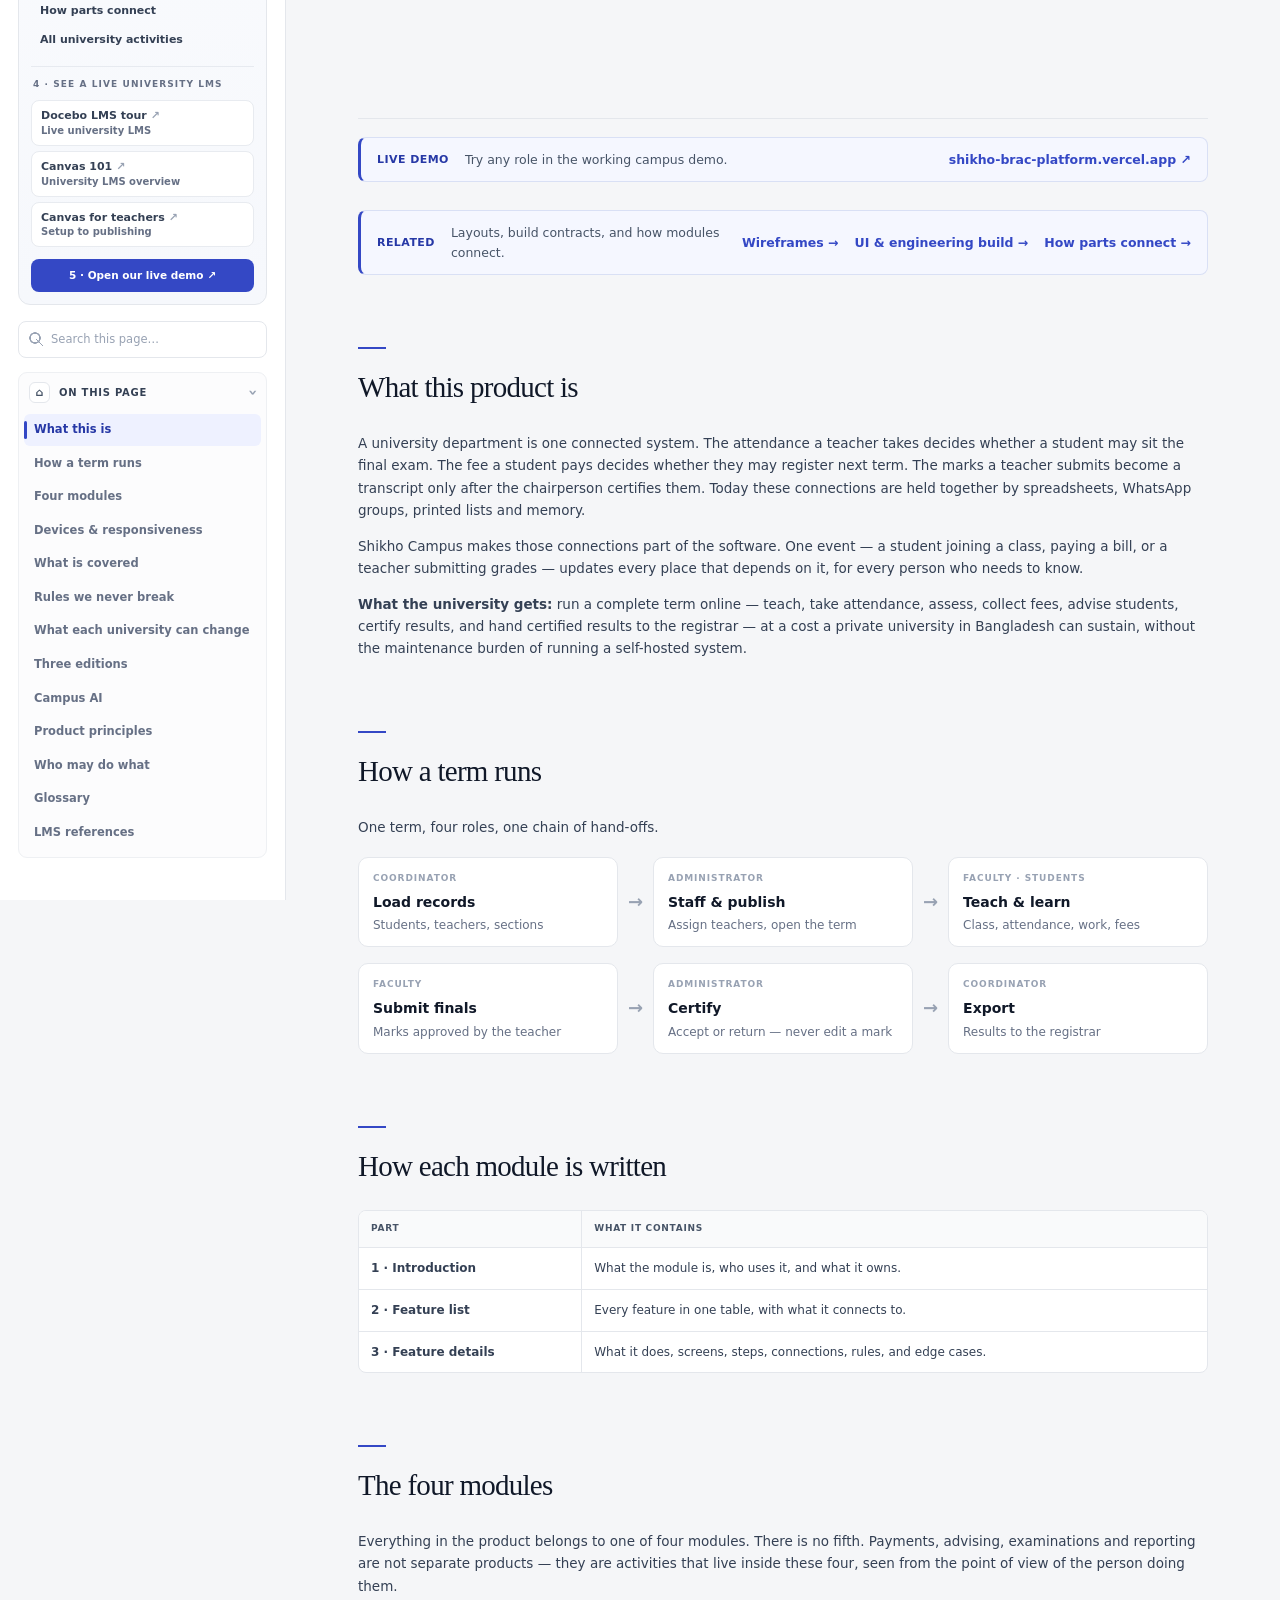
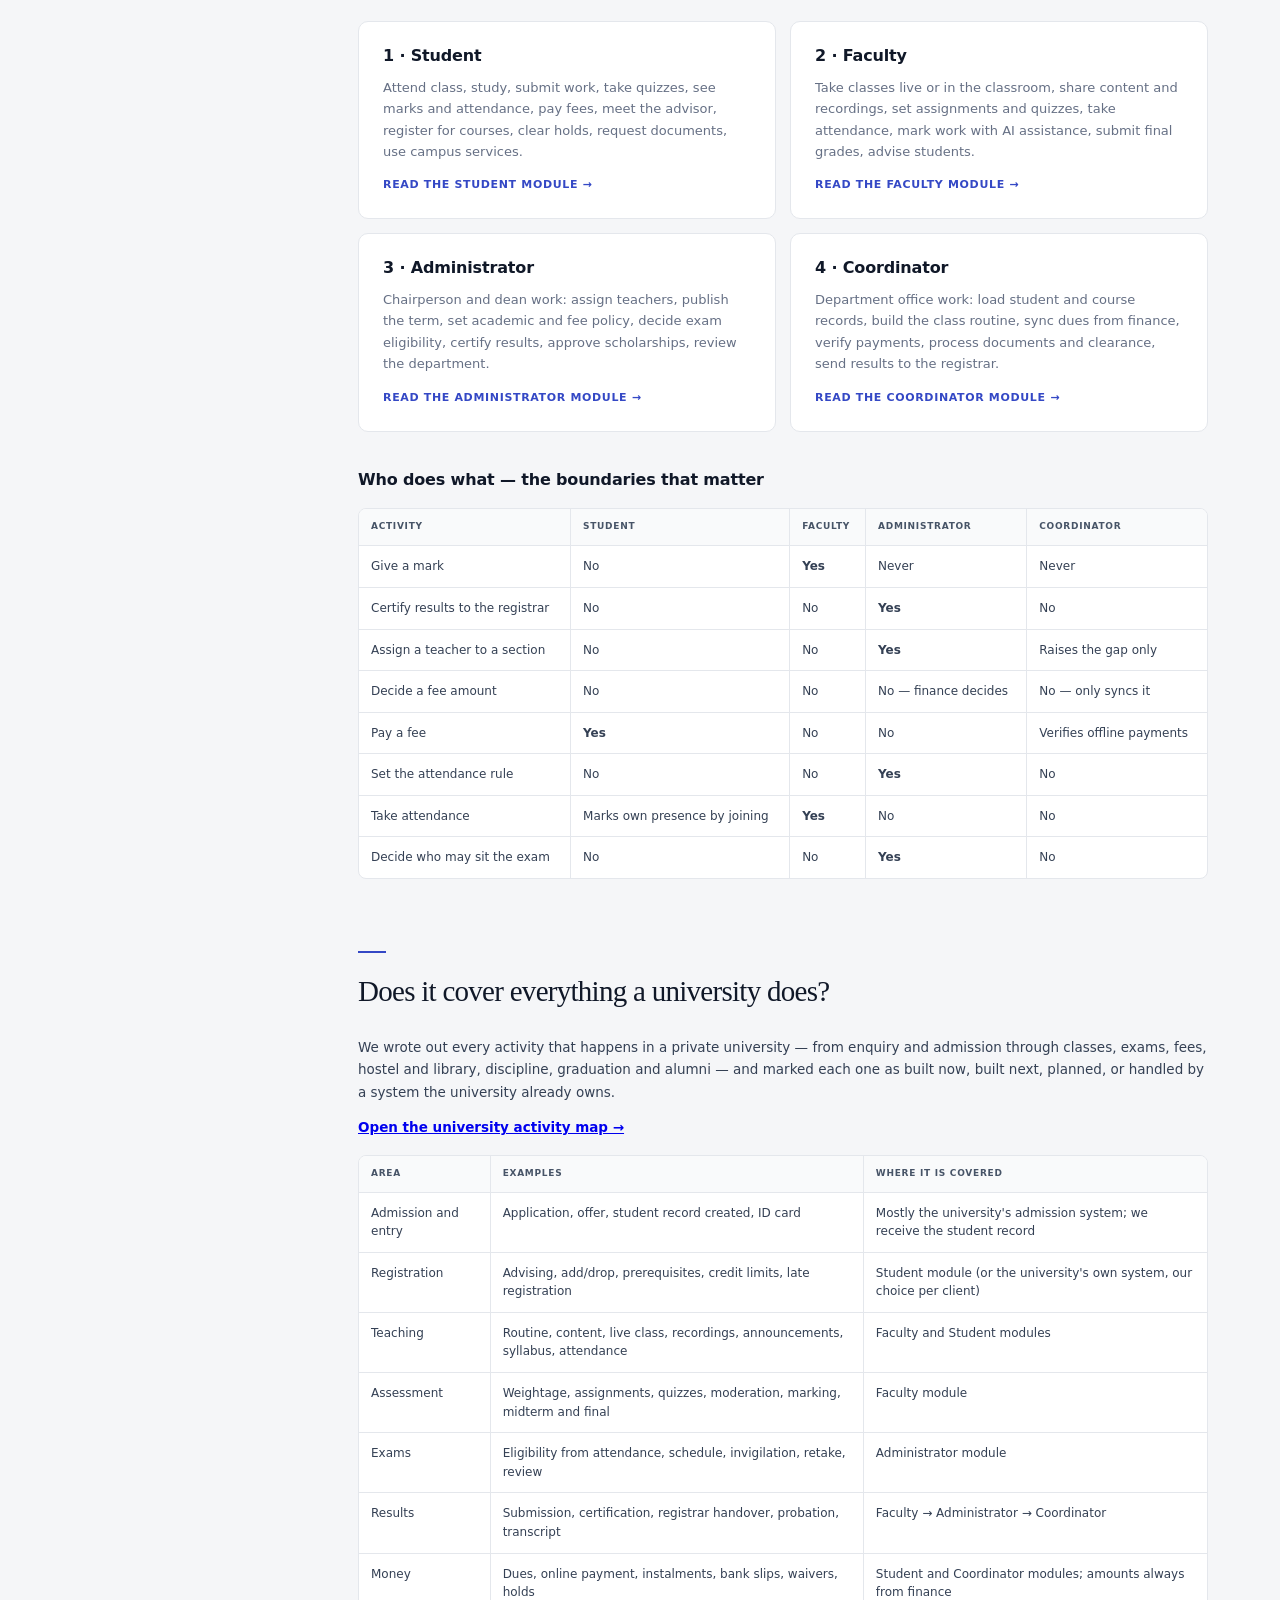
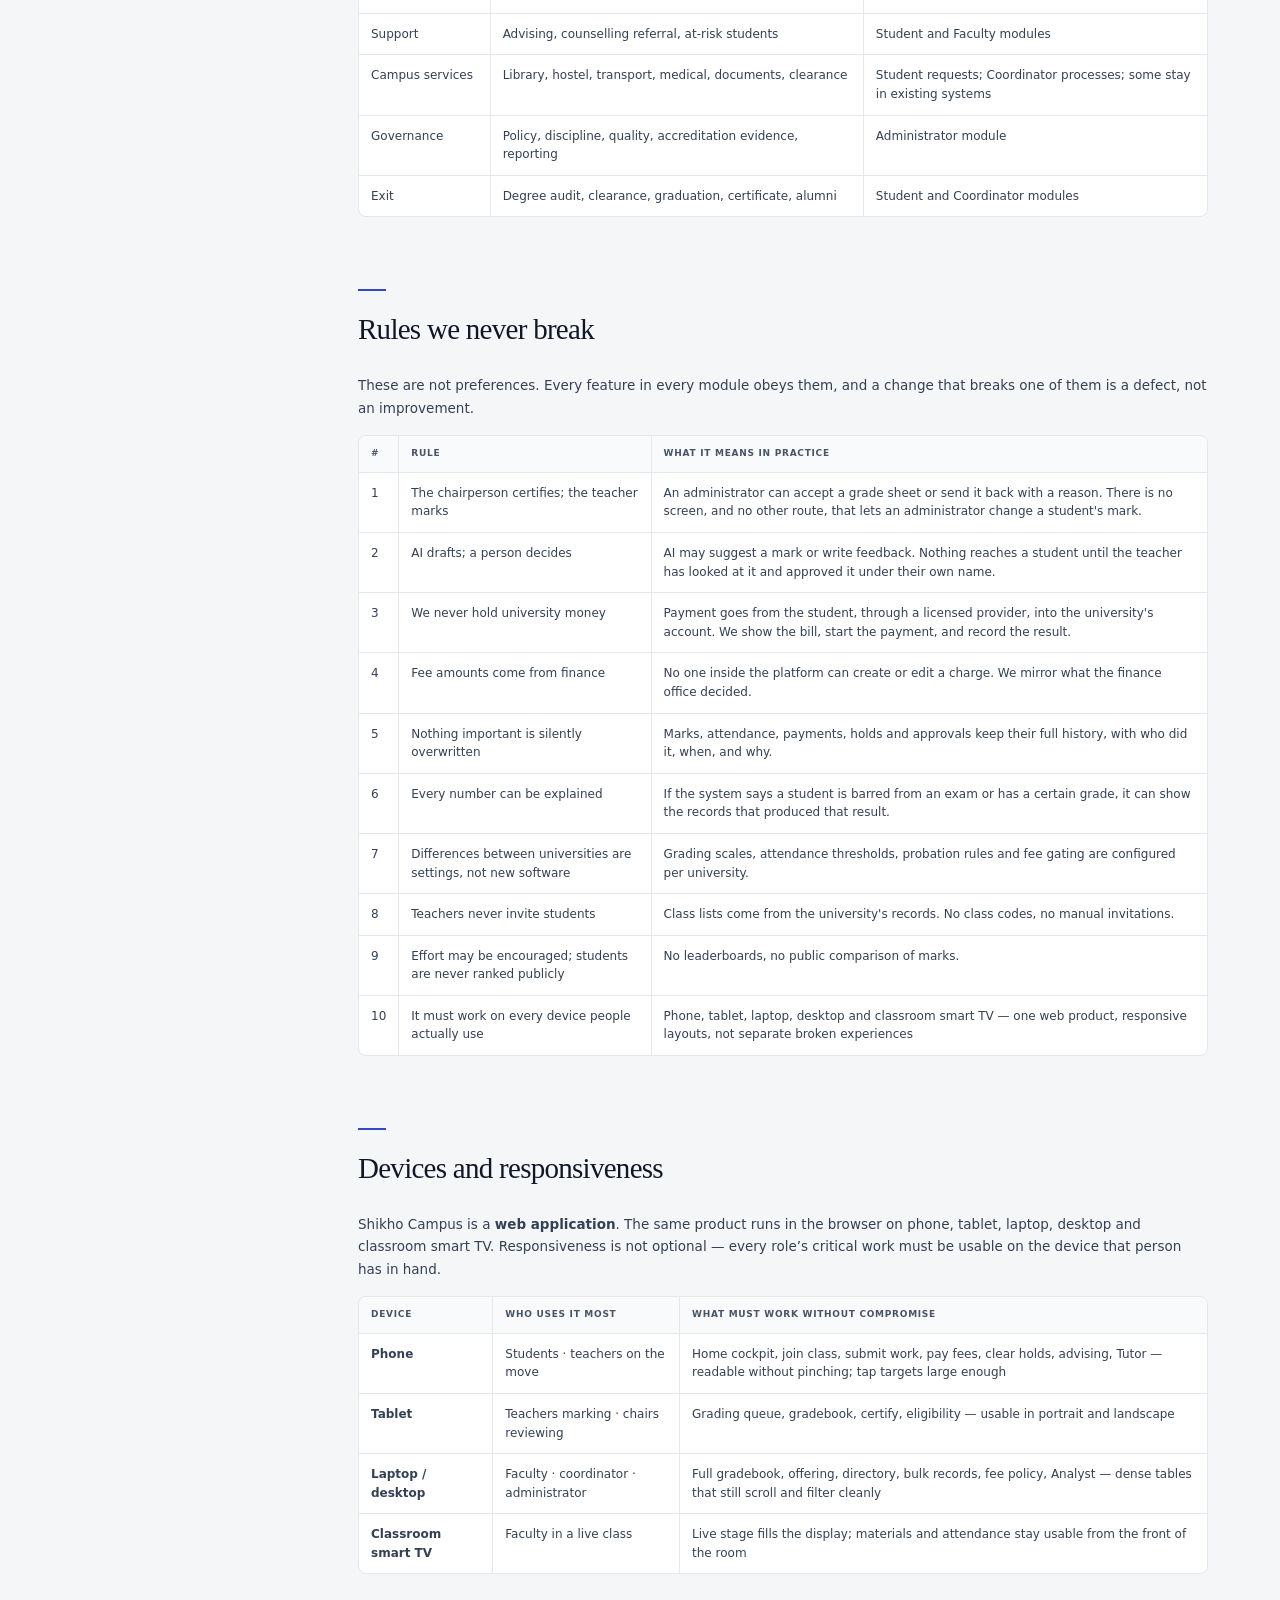
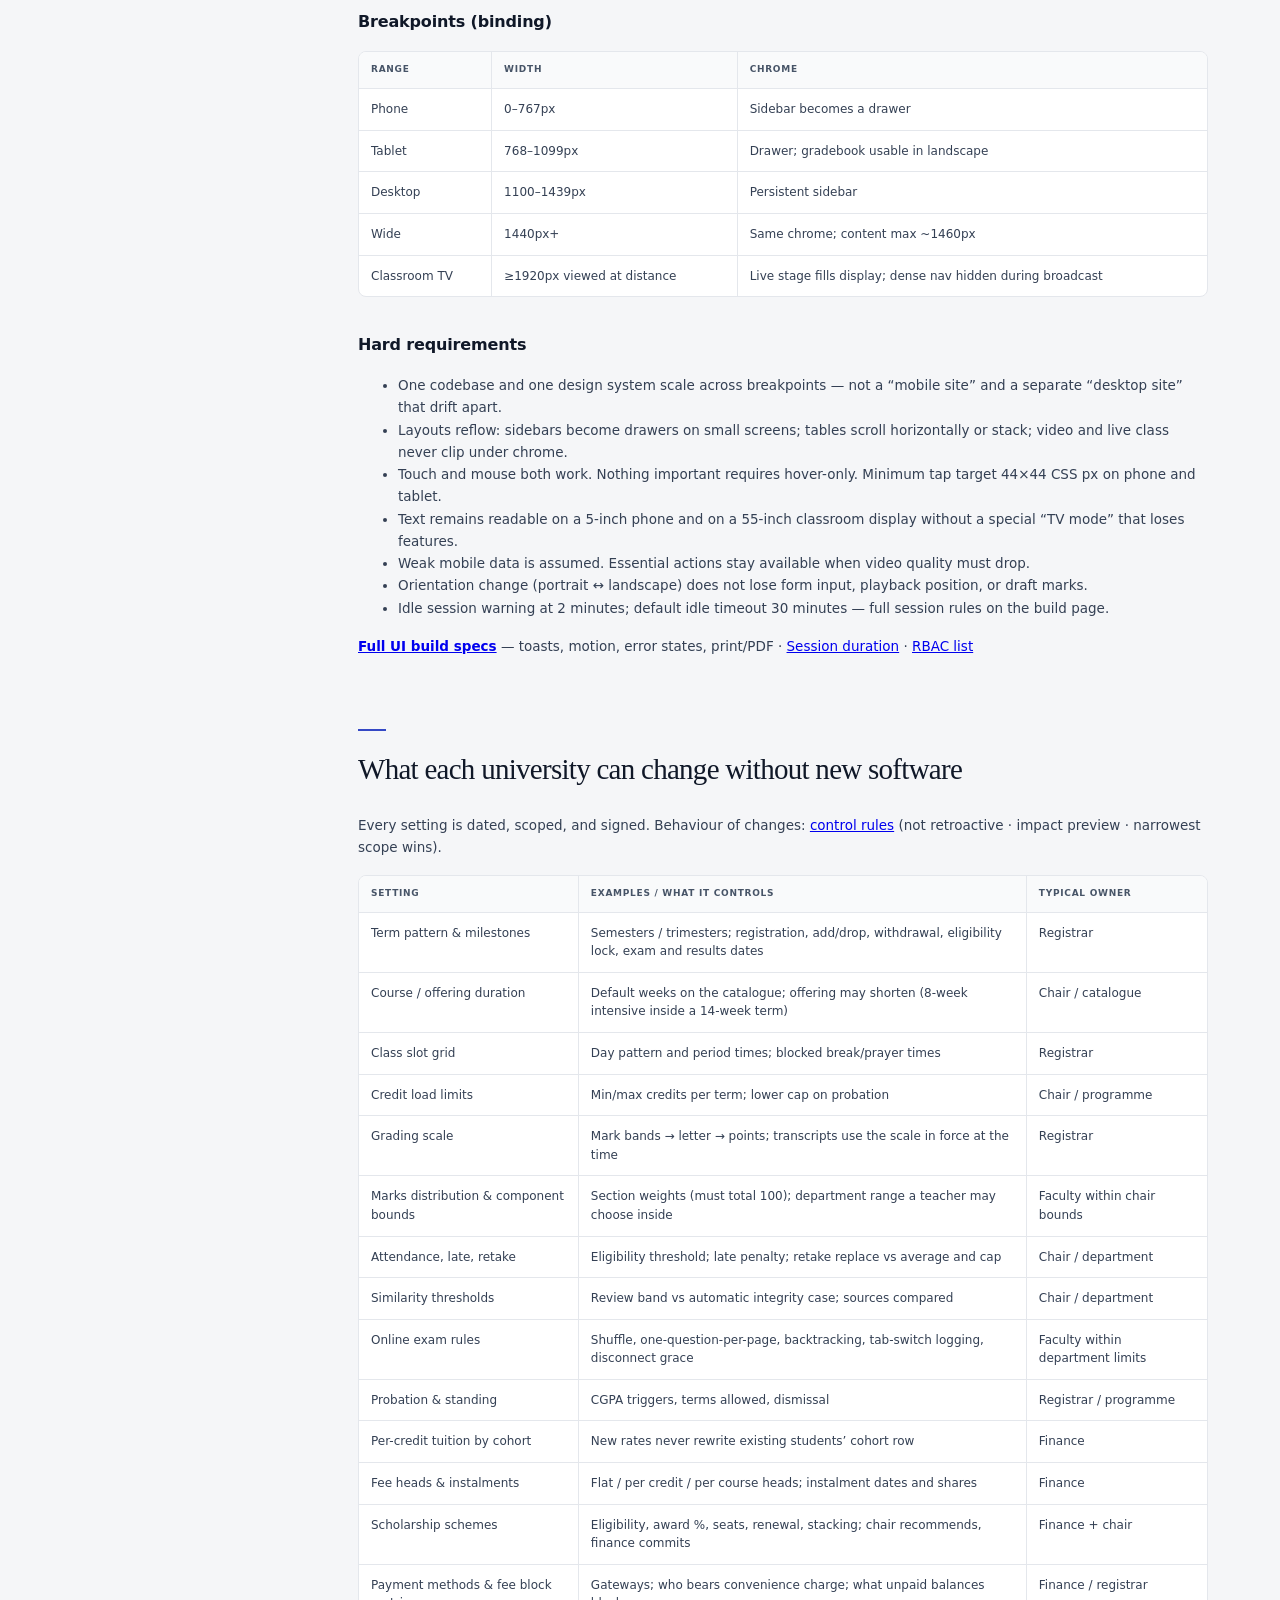
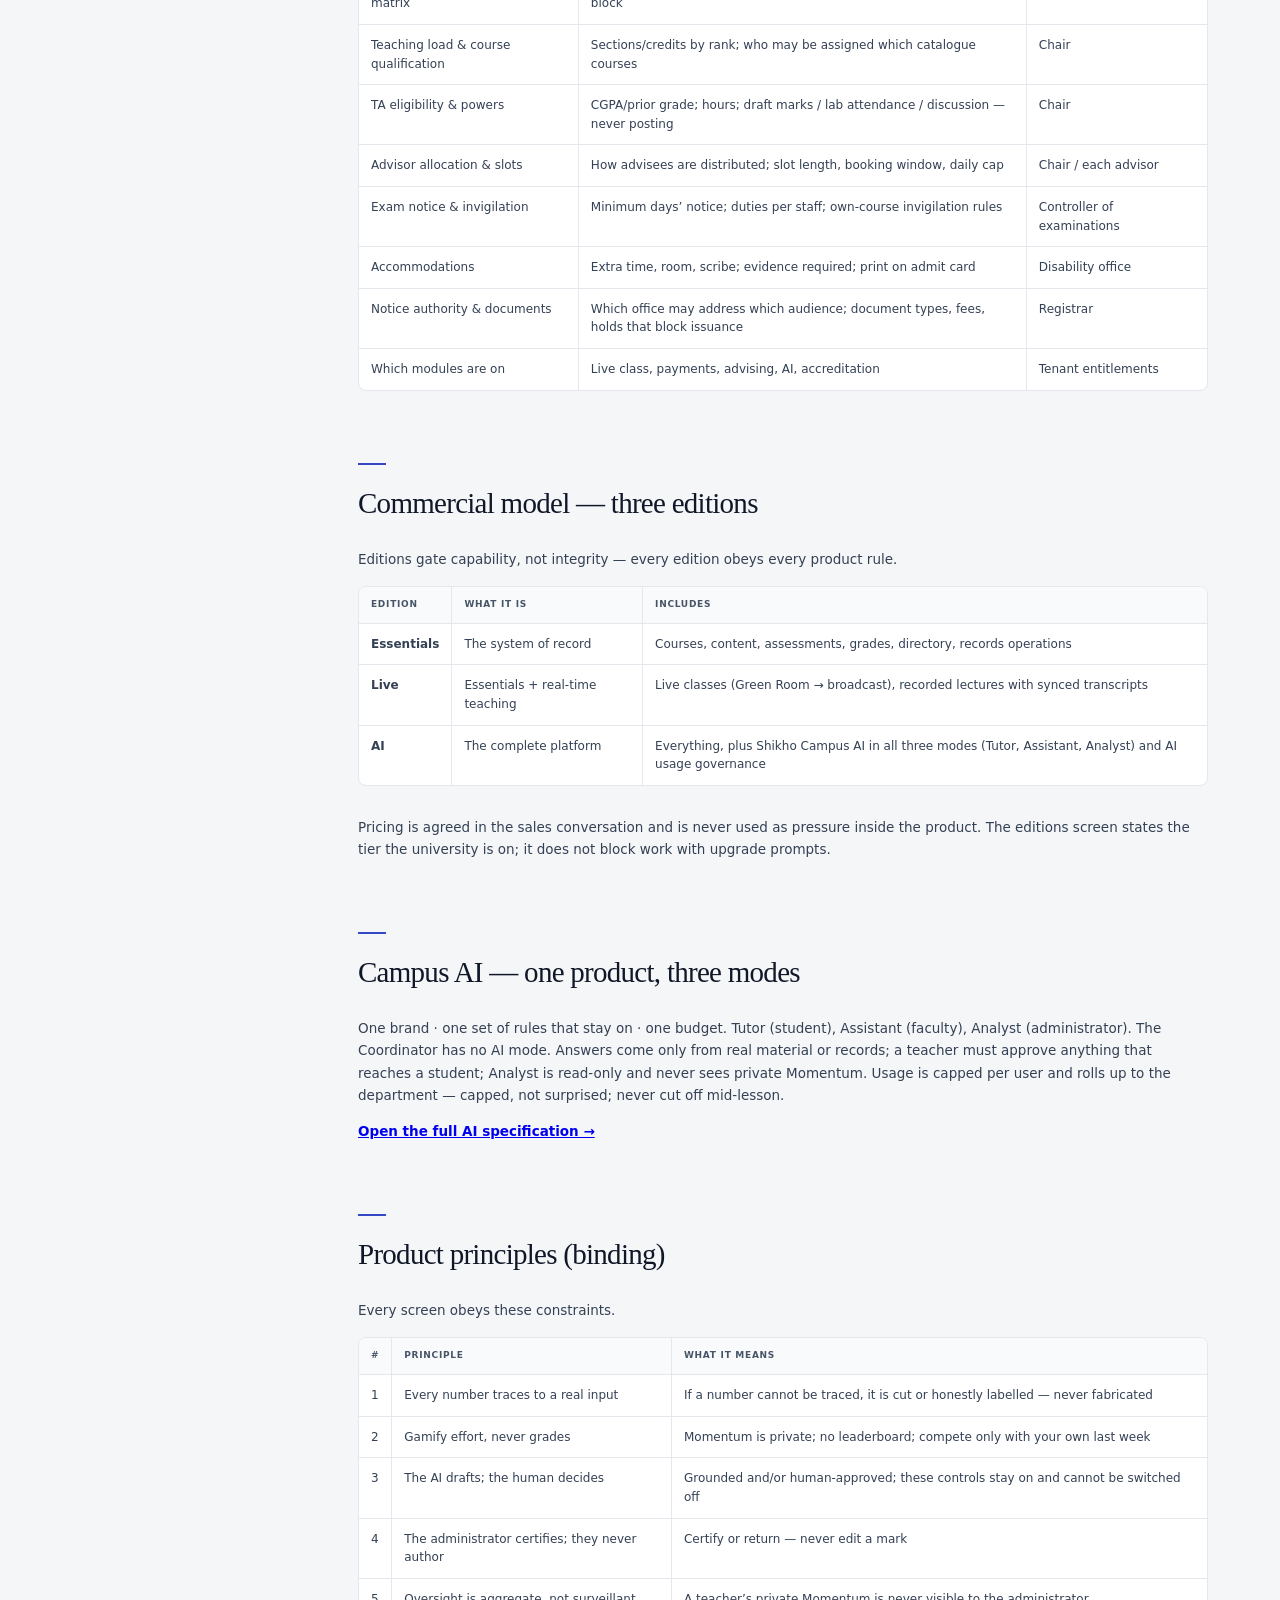
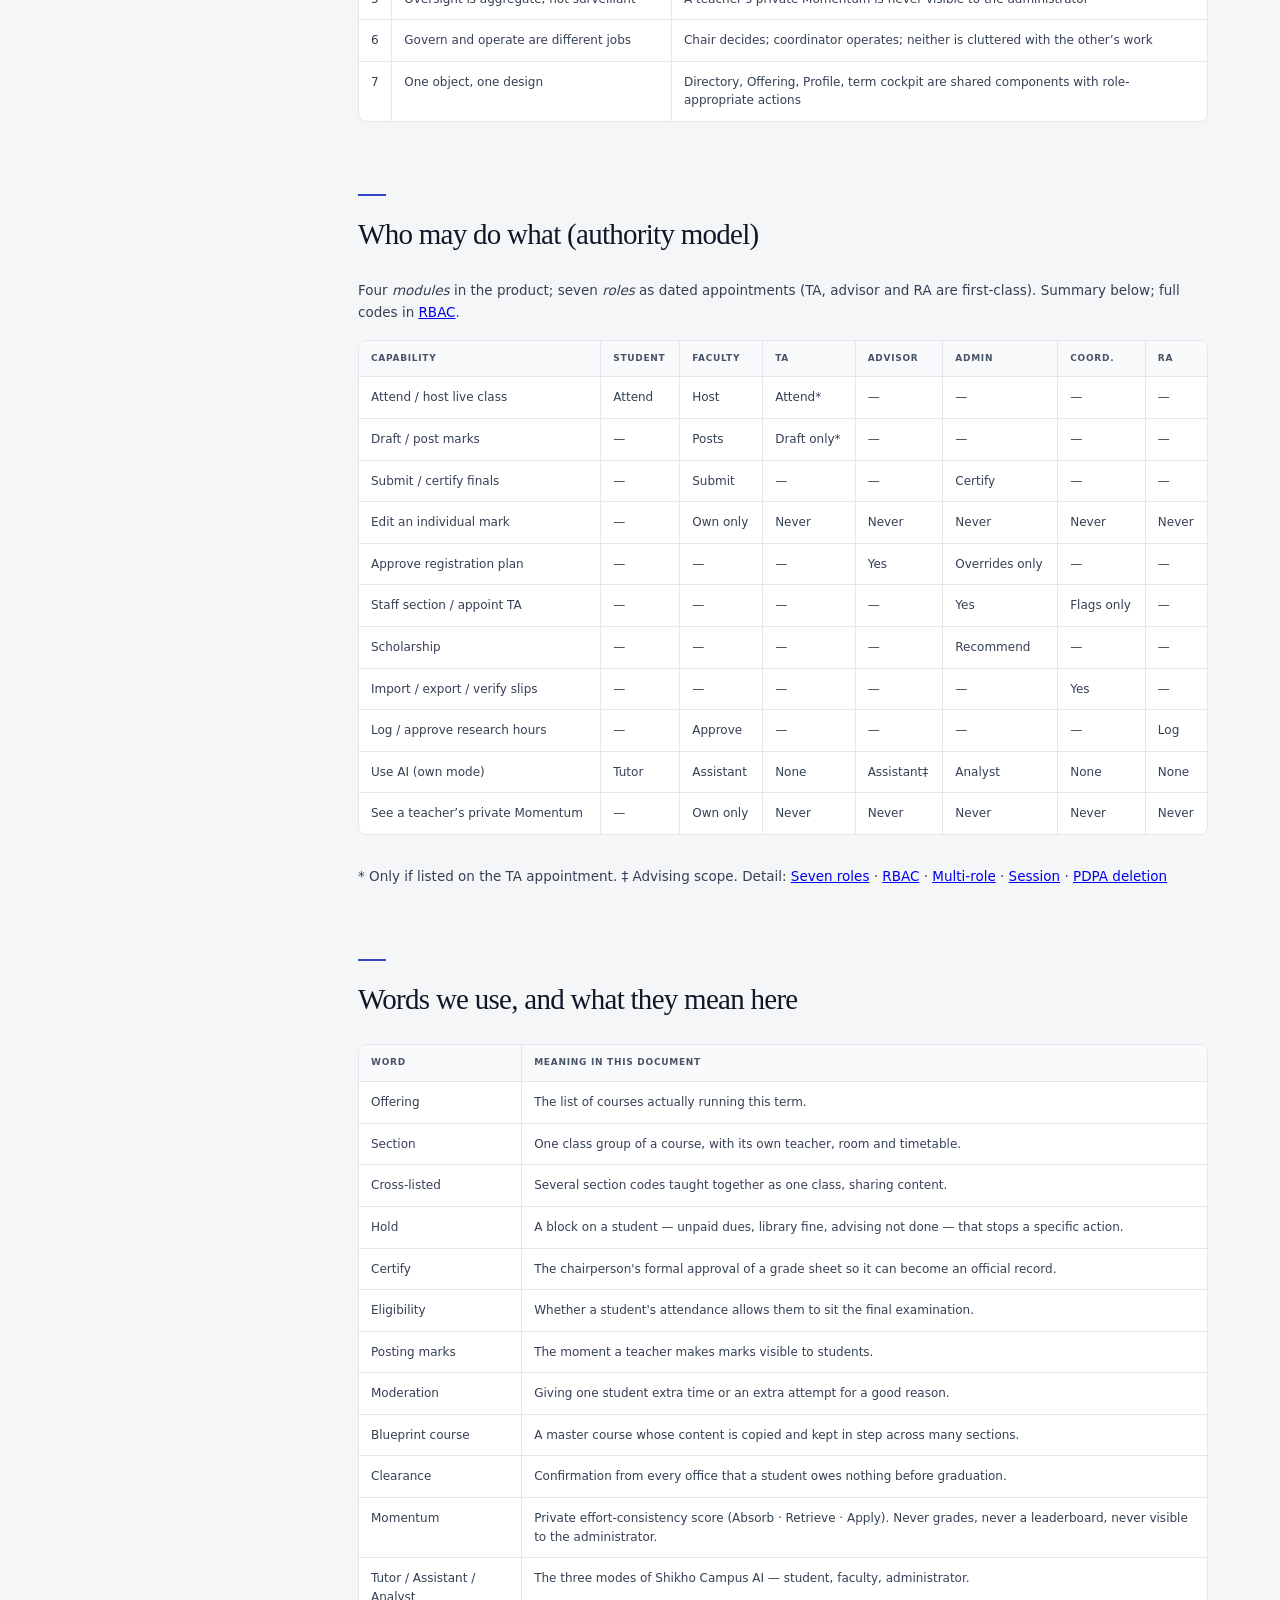
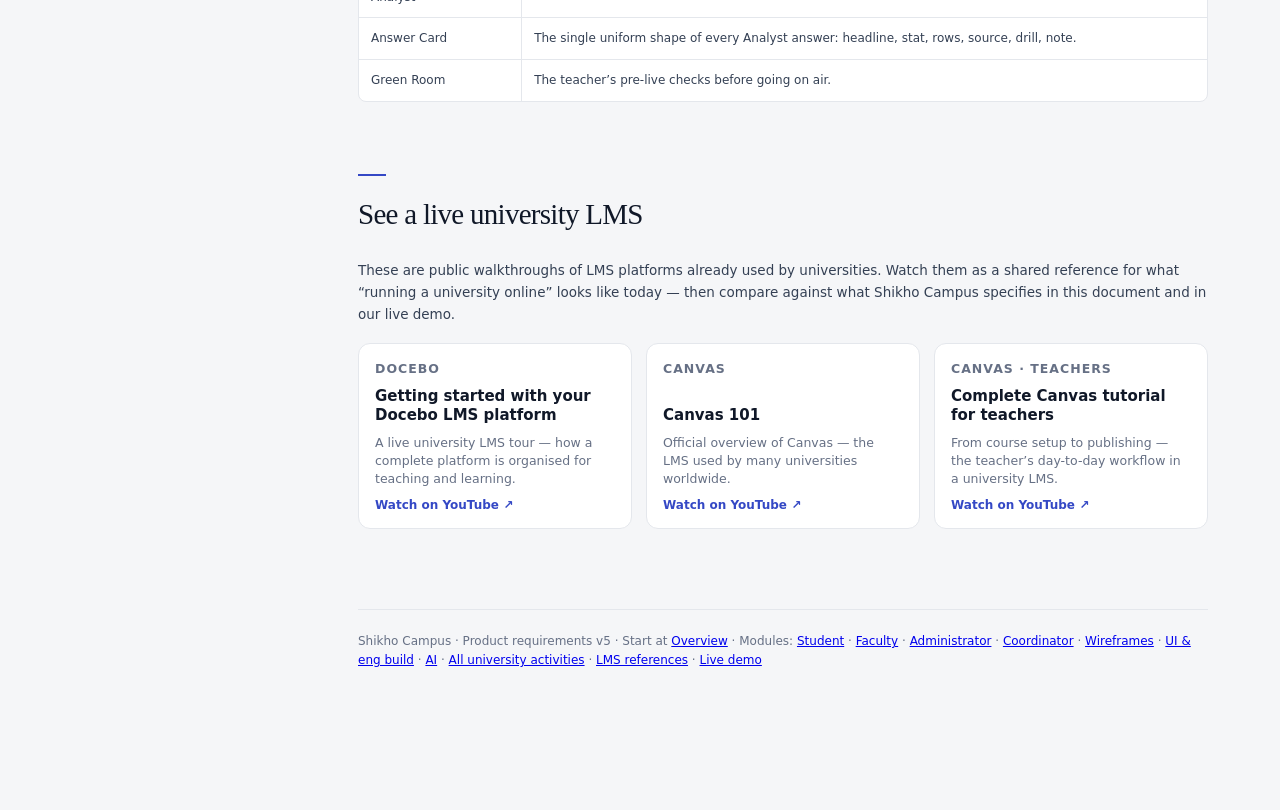
==== commit 28451af6: "Fold wireframe v2 gaps into connected PRD specs Bring object model, seven roles, control rules, TA/a" ====
--- a/prd-local/index.html
+++ b/prd-local/index.html
@@ -4,10 +4,10 @@
 <meta charset="utf-8"/>
 <meta name="viewport" content="width=device-width, initial-scale=1"/>
 <title>Shikho Campus — Product Requirements</title>
-<link rel="stylesheet" href="./pro.css?v=22"/>
-<link rel="stylesheet" href="./spec.css?v=22"/>
-<link rel="stylesheet" href="./dev.css?v=22"/>
-<script src="./nav.js?v=22" defer></script>
+<link rel="stylesheet" href="./pro.css?v=23"/>
+<link rel="stylesheet" href="./spec.css?v=23"/>
+<link rel="stylesheet" href="./dev.css?v=23"/>
+<script src="./nav.js?v=23" defer></script>
 </head>
 <body>
 <div class="layout">
@@ -216,20 +216,30 @@
 
 <section id="config">
   <h2>What each university can change without new software</h2>
-  <table>
-    <tr><th>Setting</th><th>Examples we have seen</th></tr>
-    <tr><td>Term shape</td><td>Two semesters; three trimesters; summer term optional</td></tr>
-    <tr><td>Grading scale</td><td>4.00 scale with A/A−/B+…; different mark boundaries per programme</td></tr>
-    <tr><td>Attendance rule</td><td>70% required to sit finals; or attendance carries marks; or both</td></tr>
-    <tr><td>Marks distribution</td><td>Quizzes 20 / Midterm 30 / Final 40 / Lab 10 — set per course or fixed by department</td></tr>
-    <tr><td>Late work</td><td>Not accepted; accepted and flagged; accepted with a daily penalty</td></tr>
-    <tr><td>When students see marks</td><td>Immediately after grading, or only when the teacher posts them</td></tr>
-    <tr><td>Probation and progression</td><td>GPA thresholds, warning levels, maximum credits when on probation</td></tr>
-    <tr><td>Retake and repeat</td><td>Whether a retake grade is capped, and which attempt counts</td></tr>
-    <tr><td>Payment methods</td><td>Which of bKash, Nagad, Rocket, card and bank transfer are offered; who pays the convenience charge</td></tr>
-    <tr><td>What unpaid dues block</td><td>Registration, exam entry, result view, transcript — each can be a hard block, a warning, or nothing</td></tr>
-    <tr><td>Registration ownership</td><td>Students register in our portal, or registration stays in the university's existing system</td></tr>
-    <tr><td>Which modules are switched on</td><td>Live classes, payments, advising, AI, accreditation — each can be off</td></tr>
+  <p>Every setting is dated, scoped, and signed. Behaviour of changes: <a href="./platform.html#controls">control rules</a> (not retroactive · impact preview · narrowest scope wins).</p>
+  <table>
+    <tr><th>Setting</th><th>Examples / what it controls</th><th>Typical owner</th></tr>
+    <tr><td>Term pattern &amp; milestones</td><td>Semesters / trimesters; registration, add/drop, withdrawal, eligibility lock, exam and results dates</td><td>Registrar</td></tr>
+    <tr><td>Course / offering duration</td><td>Default weeks on the catalogue; offering may shorten (8-week intensive inside a 14-week term)</td><td>Chair / catalogue</td></tr>
+    <tr><td>Class slot grid</td><td>Day pattern and period times; blocked break/prayer times</td><td>Registrar</td></tr>
+    <tr><td>Credit load limits</td><td>Min/max credits per term; lower cap on probation</td><td>Chair / programme</td></tr>
+    <tr><td>Grading scale</td><td>Mark bands → letter → points; transcripts use the scale in force at the time</td><td>Registrar</td></tr>
+    <tr><td>Marks distribution &amp; component bounds</td><td>Section weights (must total 100); department range a teacher may choose inside</td><td>Faculty within chair bounds</td></tr>
+    <tr><td>Attendance, late, retake</td><td>Eligibility threshold; late penalty; retake replace vs average and cap</td><td>Chair / department</td></tr>
+    <tr><td>Similarity thresholds</td><td>Review band vs automatic integrity case; sources compared</td><td>Chair / department</td></tr>
+    <tr><td>Online exam rules</td><td>Shuffle, one-question-per-page, backtracking, tab-switch logging, disconnect grace</td><td>Faculty within department limits</td></tr>
+    <tr><td>Probation &amp; standing</td><td>CGPA triggers, terms allowed, dismissal</td><td>Registrar / programme</td></tr>
+    <tr><td>Per-credit tuition by cohort</td><td>New rates never rewrite existing students’ cohort row</td><td>Finance</td></tr>
+    <tr><td>Fee heads &amp; instalments</td><td>Flat / per credit / per course heads; instalment dates and shares</td><td>Finance</td></tr>
+    <tr><td>Scholarship schemes</td><td>Eligibility, award %, seats, renewal, stacking; chair recommends, finance commits</td><td>Finance + chair</td></tr>
+    <tr><td>Payment methods &amp; fee block matrix</td><td>Gateways; who bears convenience charge; what unpaid balances block</td><td>Finance / registrar</td></tr>
+    <tr><td>Teaching load &amp; course qualification</td><td>Sections/credits by rank; who may be assigned which catalogue courses</td><td>Chair</td></tr>
+    <tr><td>TA eligibility &amp; powers</td><td>CGPA/prior grade; hours; draft marks / lab attendance / discussion — never posting</td><td>Chair</td></tr>
+    <tr><td>Advisor allocation &amp; slots</td><td>How advisees are distributed; slot length, booking window, daily cap</td><td>Chair / each advisor</td></tr>
+    <tr><td>Exam notice &amp; invigilation</td><td>Minimum days’ notice; duties per staff; own-course invigilation rules</td><td>Controller of examinations</td></tr>
+    <tr><td>Accommodations</td><td>Extra time, room, scribe; evidence required; print on admit card</td><td>Disability office</td></tr>
+    <tr><td>Notice authority &amp; documents</td><td>Which office may address which audience; document types, fees, holds that block issuance</td><td>Registrar</td></tr>
+    <tr><td>Which modules are on</td><td>Live class, payments, advising, AI, accreditation</td><td>Tenant entitlements</td></tr>
   </table>
 </section>
 
@@ -270,23 +280,22 @@
 
 <section id="permissions">
   <h2>Who may do what (authority model)</h2>
-  <table>
-    <tr><th>Capability</th><th>Student</th><th>Faculty</th><th>Admin</th><th>Coord.</th></tr>
-    <tr><td>Attend / host live class</td><td>Attend</td><td>Host</td><td>—</td><td>—</td></tr>
-    <tr><td>Grade work (with AI assist)</td><td>—</td><td>Approves each</td><td>—</td><td>—</td></tr>
-    <tr><td>Submit final grades</td><td>—</td><td>Yes</td><td>—</td><td>—</td></tr>
-    <tr><td>Certify submitted grades</td><td>—</td><td>—</td><td>Yes</td><td>—</td></tr>
-    <tr><td>Edit an individual mark</td><td>—</td><td>Own only</td><td>Never</td><td>Never</td></tr>
-    <tr><td>Rule on exam eligibility</td><td>—</td><td>—</td><td>Yes</td><td>—</td></tr>
-    <tr><td>Staff a section</td><td>—</td><td>—</td><td>Yes</td><td>Flags only</td></tr>
-    <tr><td>Set academic policy</td><td>—</td><td>—</td><td>Yes</td><td>—</td></tr>
-    <tr><td>Compose / publish offering</td><td>—</td><td>—</td><td>Yes</td><td>Loads it</td></tr>
-    <tr><td>Import / export records</td><td>—</td><td>—</td><td>—</td><td>Yes</td></tr>
-    <tr><td>Ask the Analyst</td><td>—</td><td>—</td><td>Yes</td><td>—</td></tr>
-    <tr><td>Use AI (own mode)</td><td>Tutor</td><td>Assistant</td><td>Analyst</td><td>None (clerical)</td></tr>
-    <tr><td>See a teacher’s private Momentum</td><td>—</td><td>Own only</td><td>Never</td><td>Never</td></tr>
-  </table>
-  <p>Multi-role, session, and erasure rules: <a href="./build.html#rbac">RBAC</a> · <a href="./build.html#multirole">Multi-role</a> · <a href="./build.html#session">Session</a> · <a href="./build.html#pdpa">PDPA deletion</a></p>
+  <p>Four <em>modules</em> in the product; seven <em>roles</em> as dated appointments (TA, advisor and RA are first-class). Summary below; full codes in <a href="./build.html#rbac">RBAC</a>.</p>
+  <table>
+    <tr><th>Capability</th><th>Student</th><th>Faculty</th><th>TA</th><th>Advisor</th><th>Admin</th><th>Coord.</th><th>RA</th></tr>
+    <tr><td>Attend / host live class</td><td>Attend</td><td>Host</td><td>Attend*</td><td>—</td><td>—</td><td>—</td><td>—</td></tr>
+    <tr><td>Draft / post marks</td><td>—</td><td>Posts</td><td>Draft only*</td><td>—</td><td>—</td><td>—</td><td>—</td></tr>
+    <tr><td>Submit / certify finals</td><td>—</td><td>Submit</td><td>—</td><td>—</td><td>Certify</td><td>—</td><td>—</td></tr>
+    <tr><td>Edit an individual mark</td><td>—</td><td>Own only</td><td>Never</td><td>Never</td><td>Never</td><td>Never</td><td>Never</td></tr>
+    <tr><td>Approve registration plan</td><td>—</td><td>—</td><td>—</td><td>Yes</td><td>Overrides only</td><td>—</td><td>—</td></tr>
+    <tr><td>Staff section / appoint TA</td><td>—</td><td>—</td><td>—</td><td>—</td><td>Yes</td><td>Flags only</td><td>—</td></tr>
+    <tr><td>Scholarship</td><td>—</td><td>—</td><td>—</td><td>—</td><td>Recommend</td><td>—</td><td>—</td></tr>
+    <tr><td>Import / export / verify slips</td><td>—</td><td>—</td><td>—</td><td>—</td><td>—</td><td>Yes</td><td>—</td></tr>
+    <tr><td>Log / approve research hours</td><td>—</td><td>Approve</td><td>—</td><td>—</td><td>—</td><td>—</td><td>Log</td></tr>
+    <tr><td>Use AI (own mode)</td><td>Tutor</td><td>Assistant</td><td>None</td><td>Assistant‡</td><td>Analyst</td><td>None</td><td>None</td></tr>
+    <tr><td>See a teacher’s private Momentum</td><td>—</td><td>Own only</td><td>Never</td><td>Never</td><td>Never</td><td>Never</td><td>Never</td></tr>
+  </table>
+  <p>* Only if listed on the TA appointment. ‡ Advising scope. Detail: <a href="./platform.html#roles">Seven roles</a> · <a href="./build.html#rbac">RBAC</a> · <a href="./build.html#multirole">Multi-role</a> · <a href="./build.html#session">Session</a> · <a href="./build.html#pdpa">PDPA deletion</a></p>
 </section>
 
 <section id="glossary">
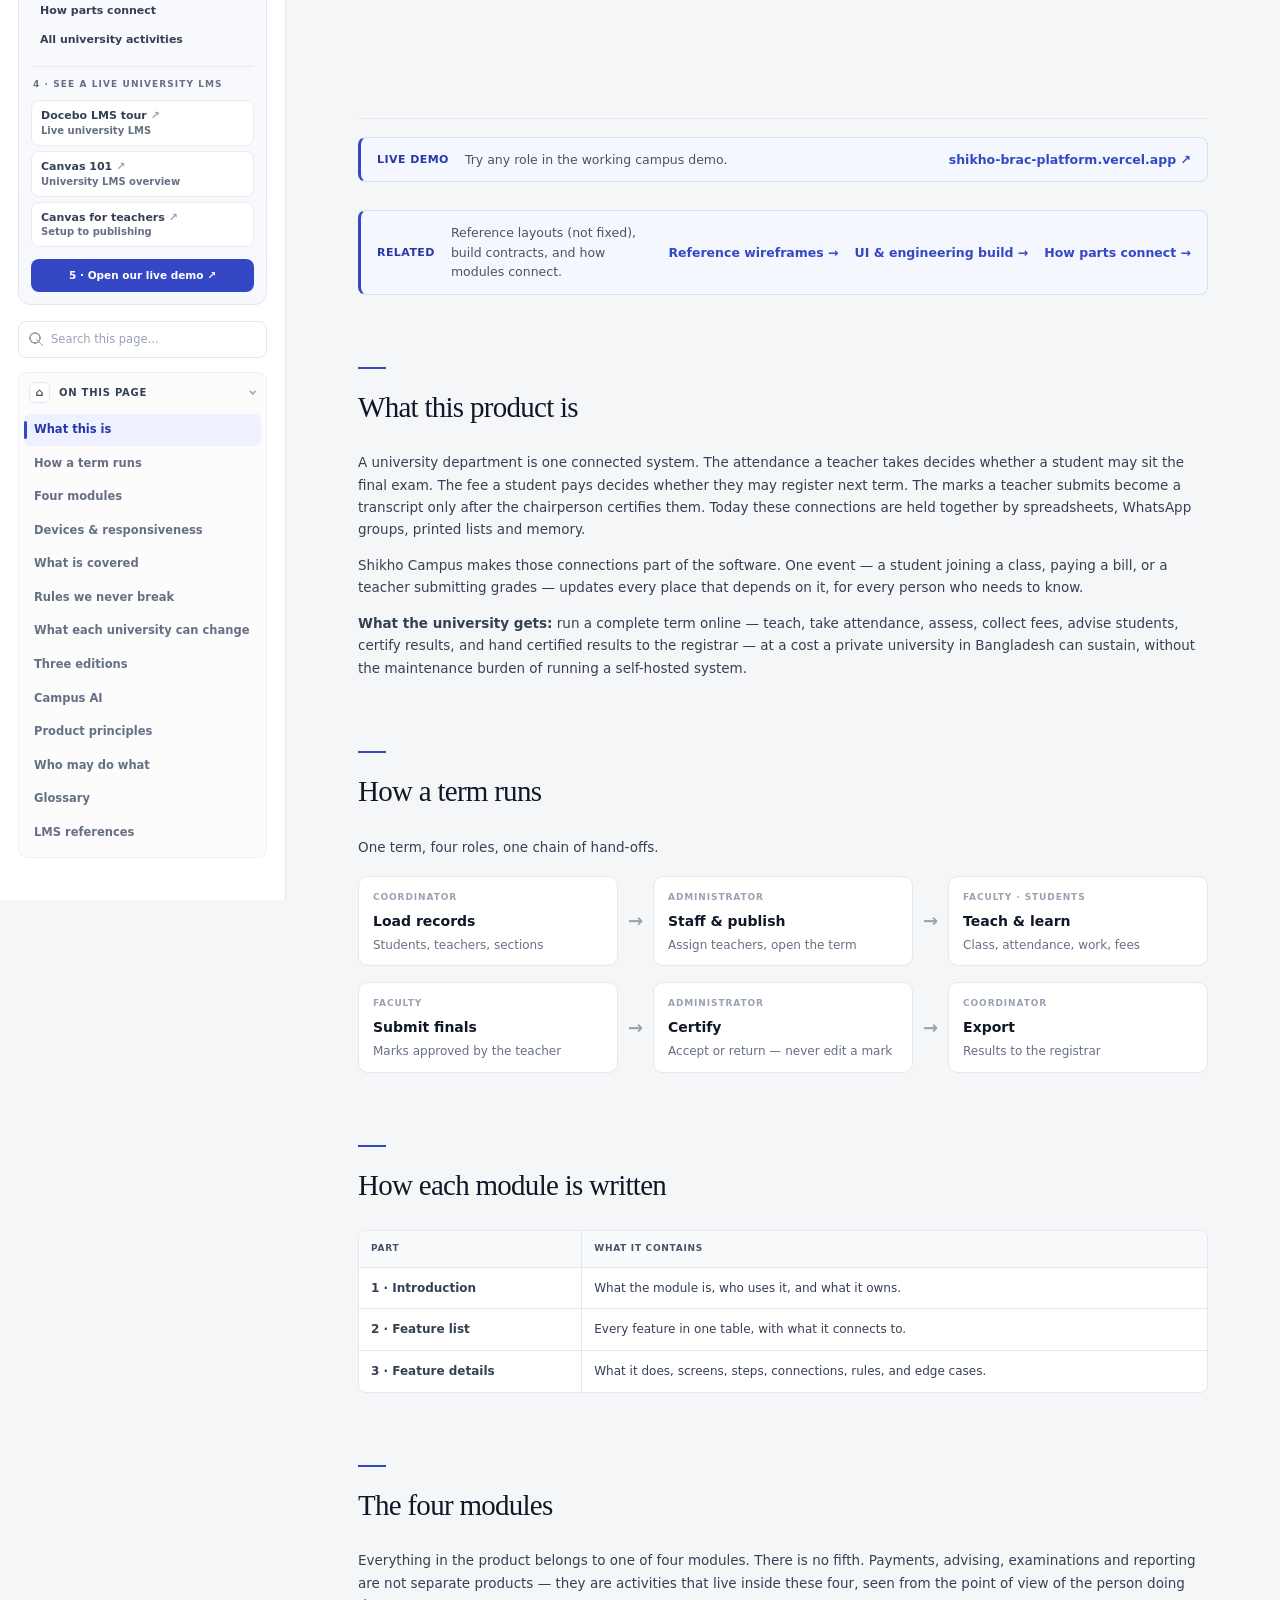
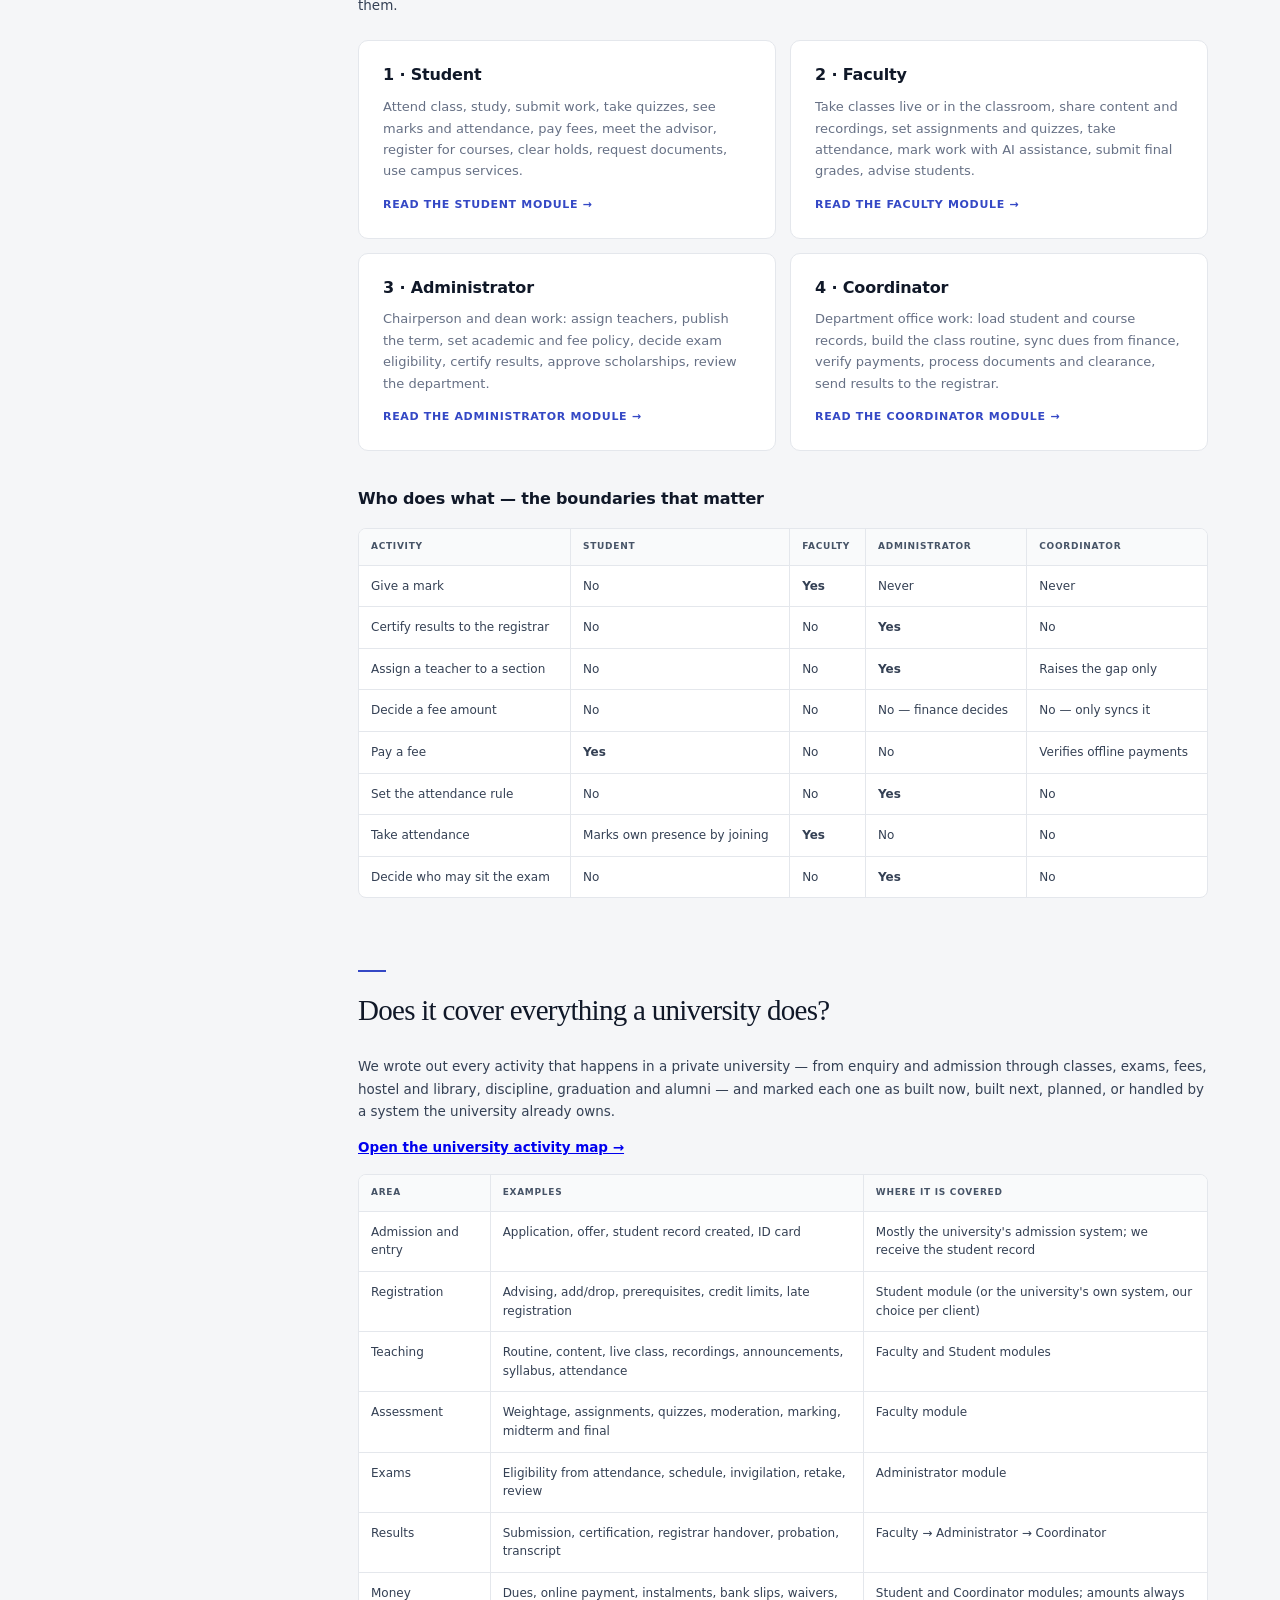
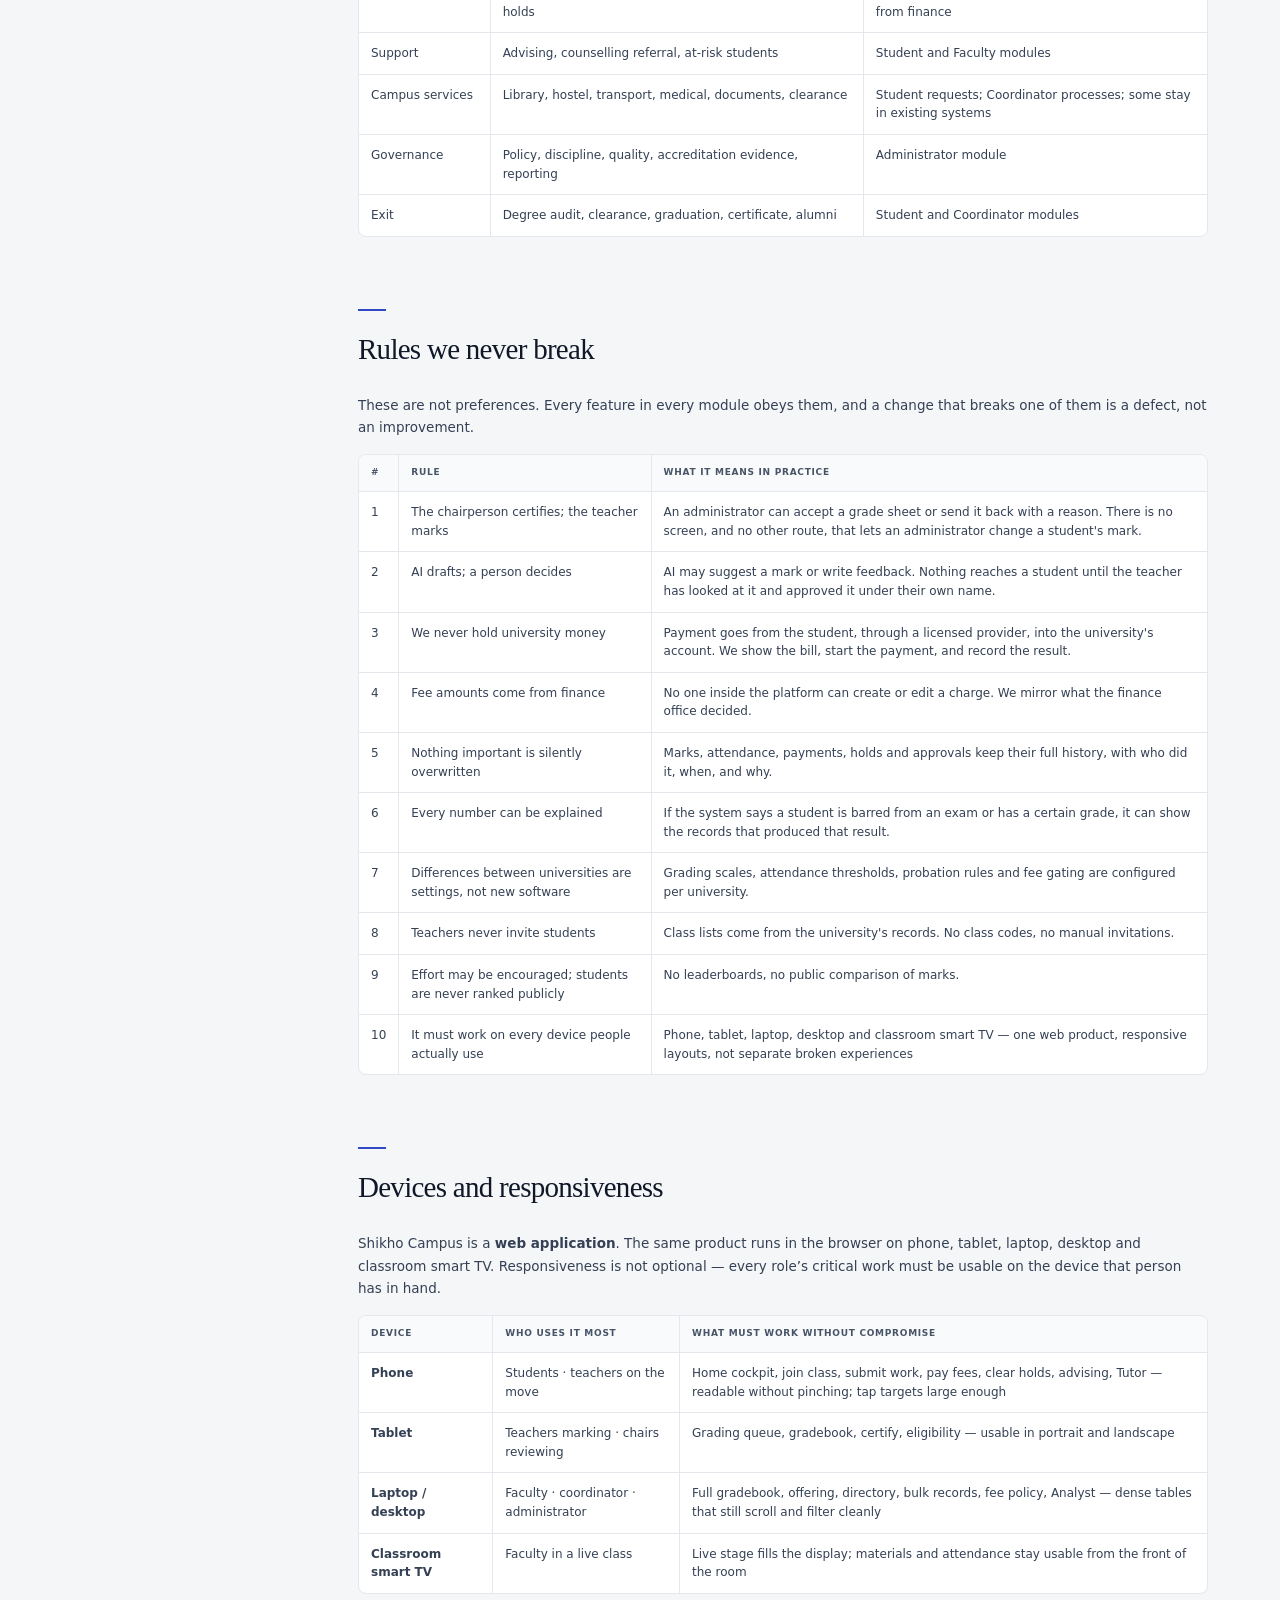
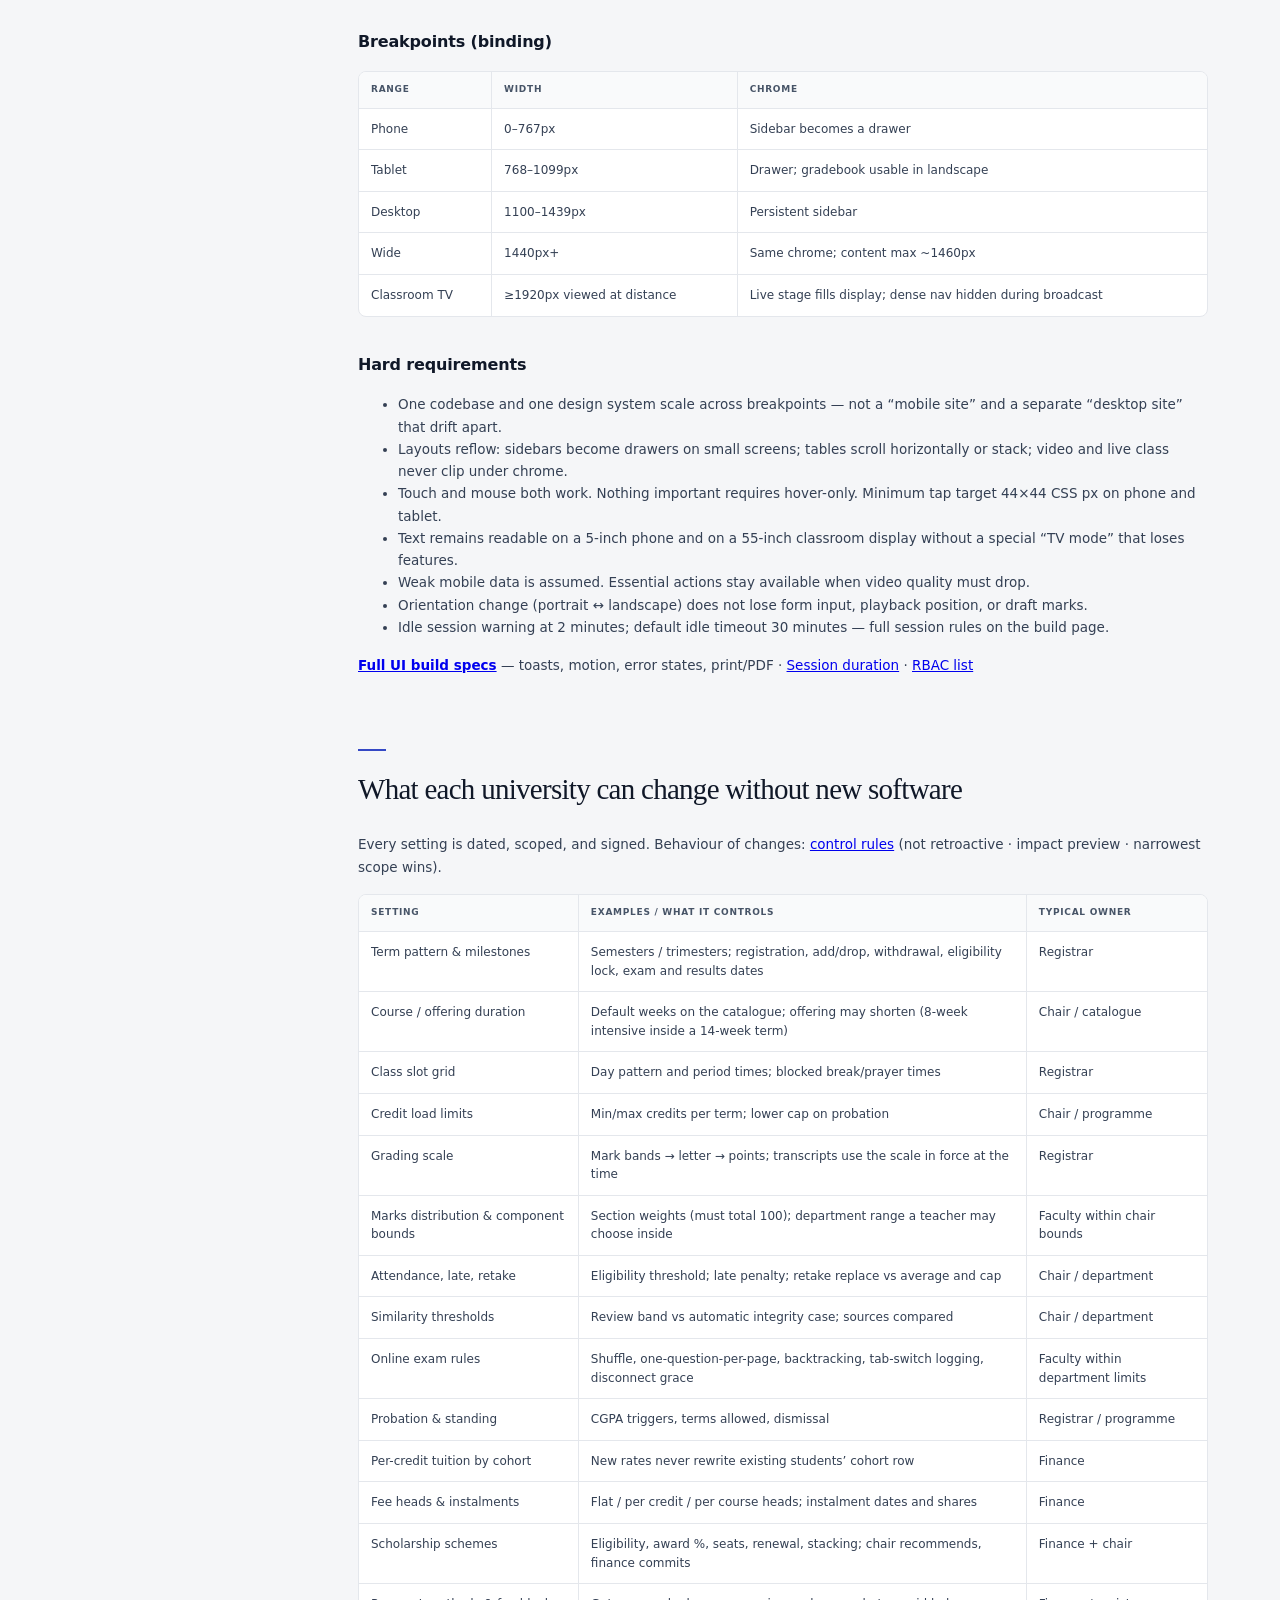
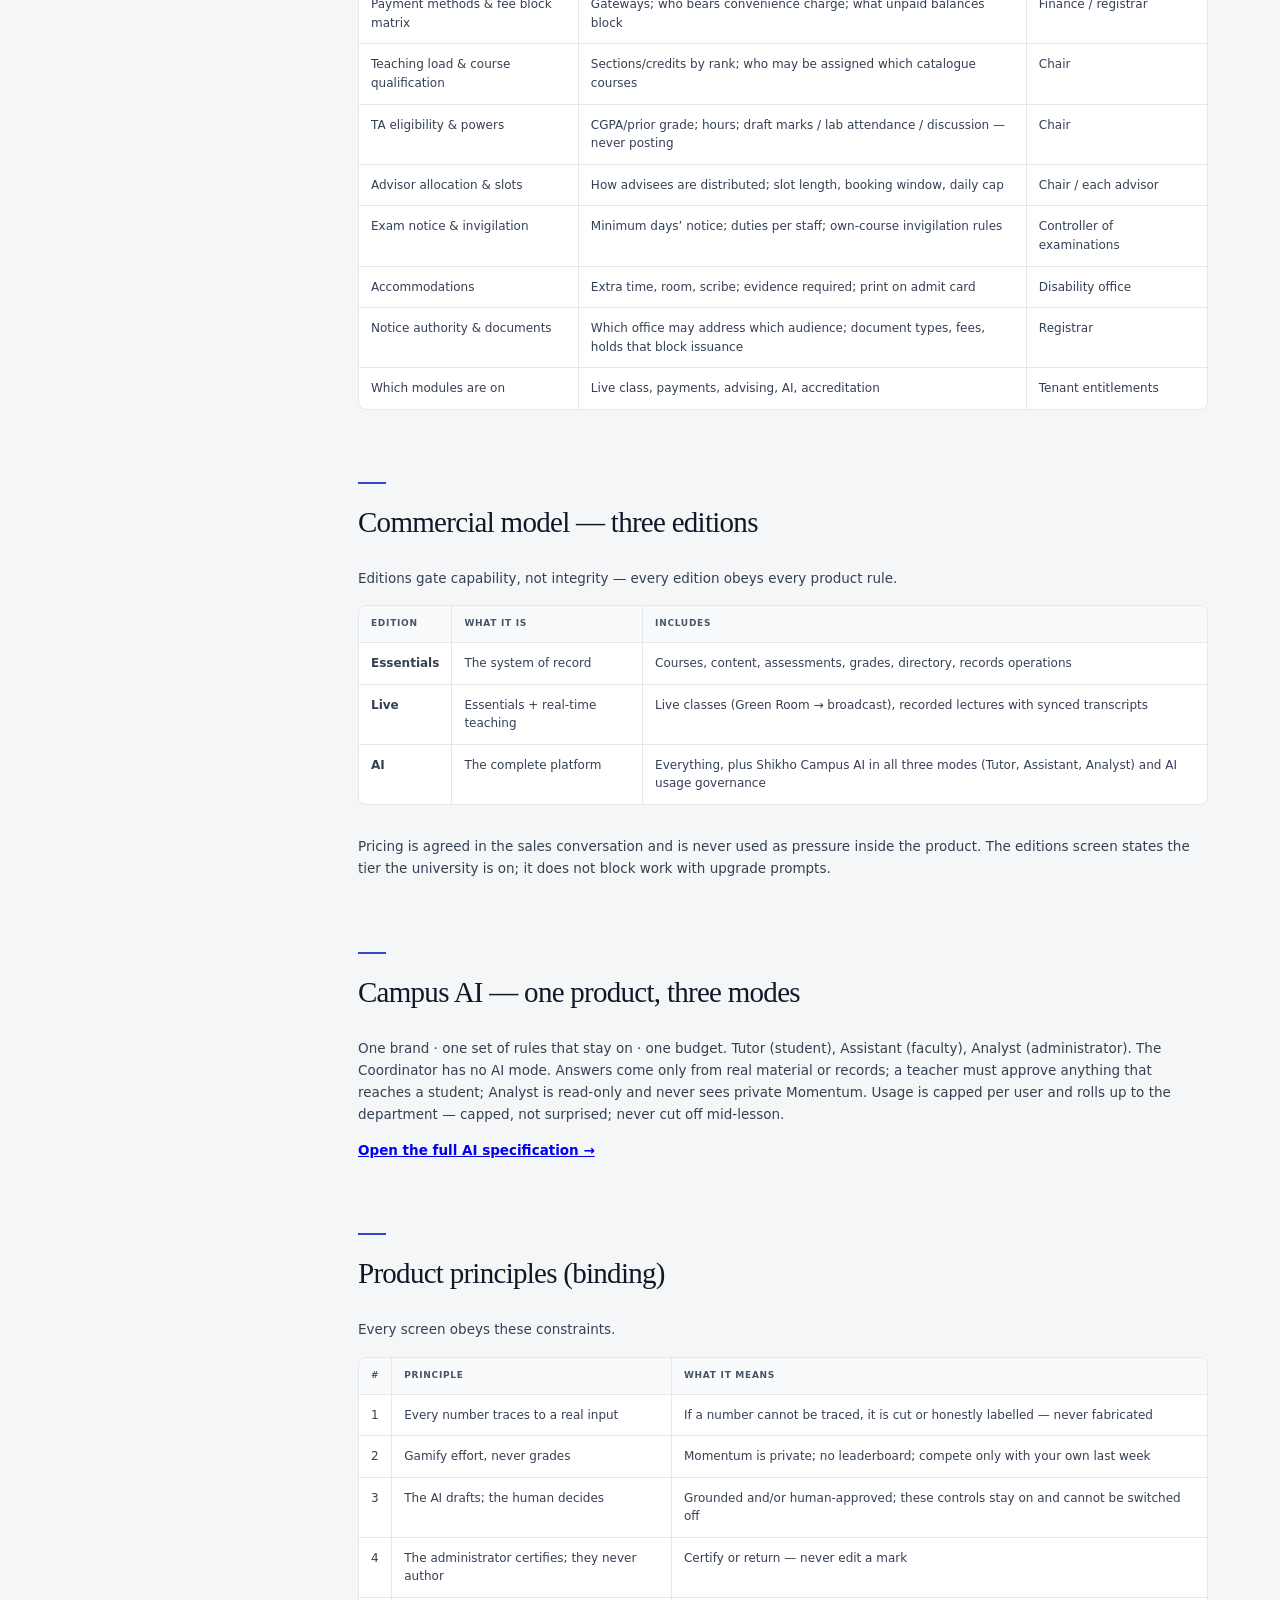
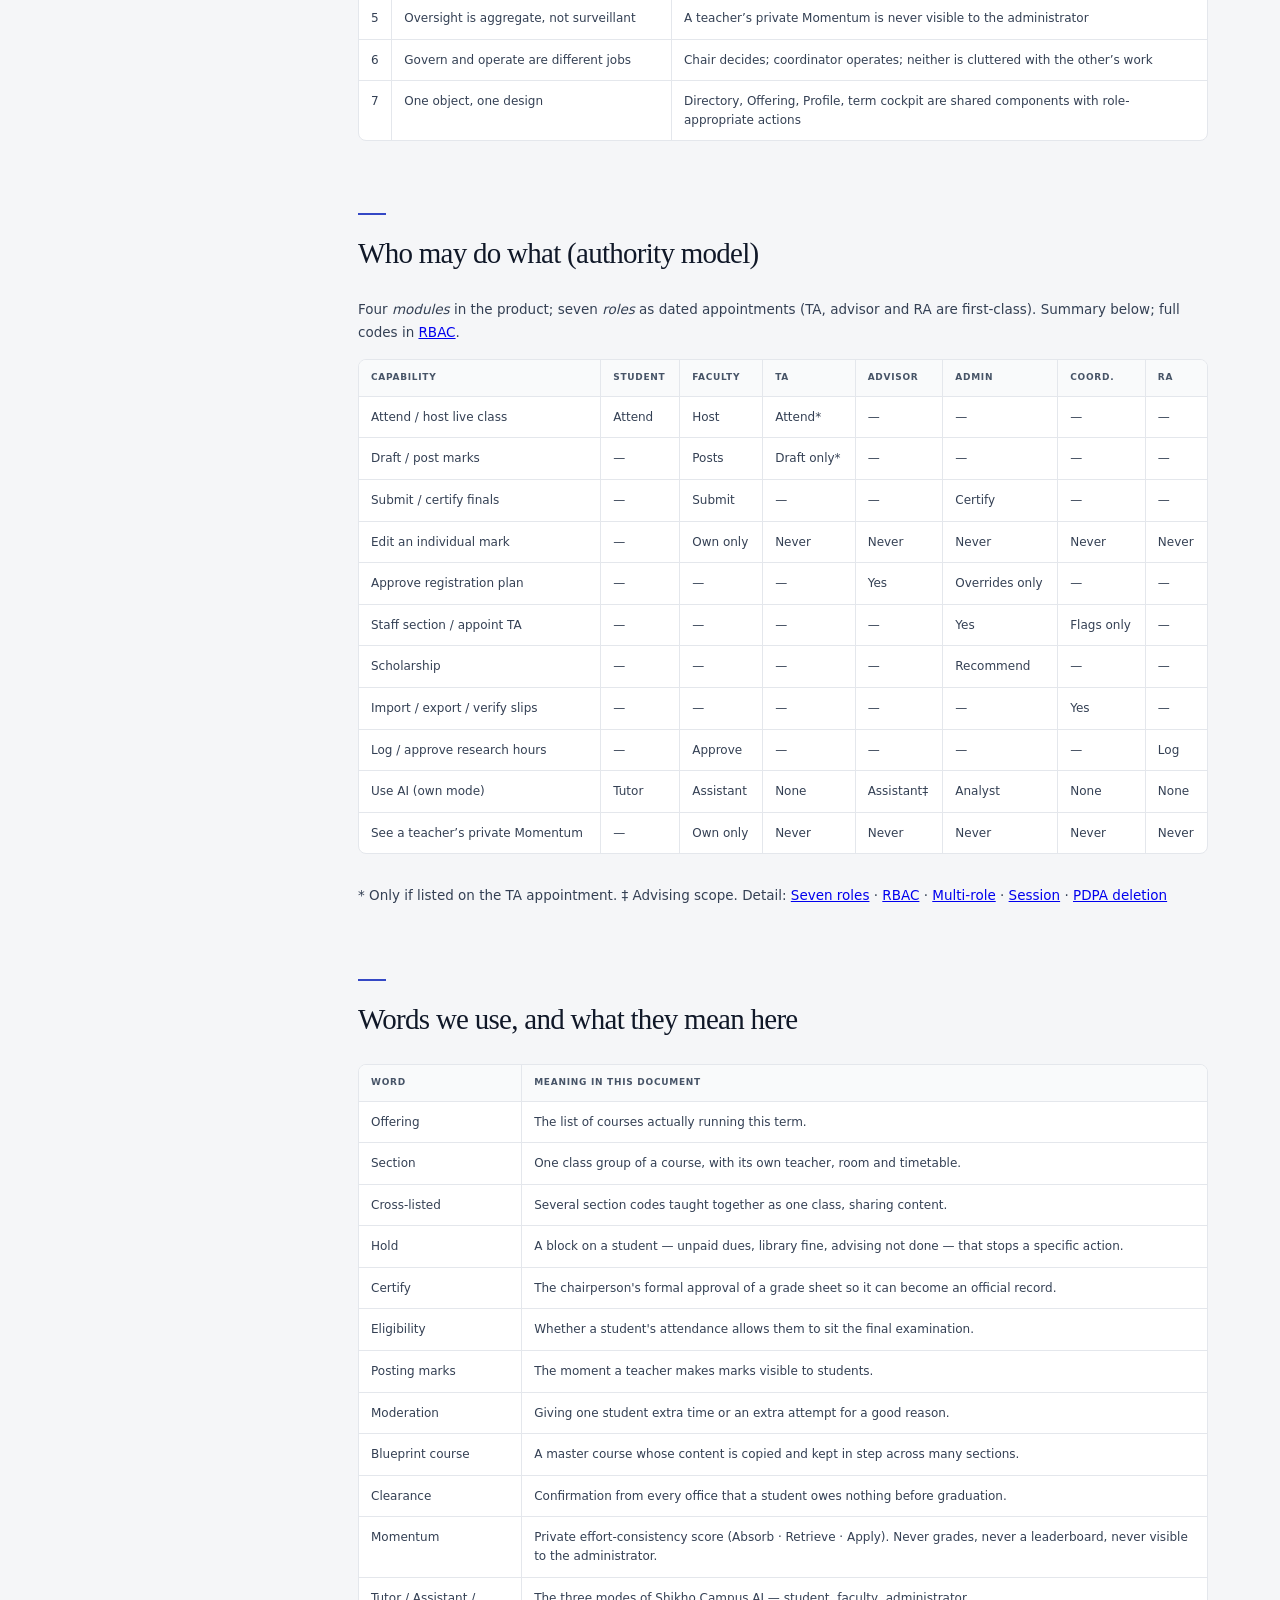
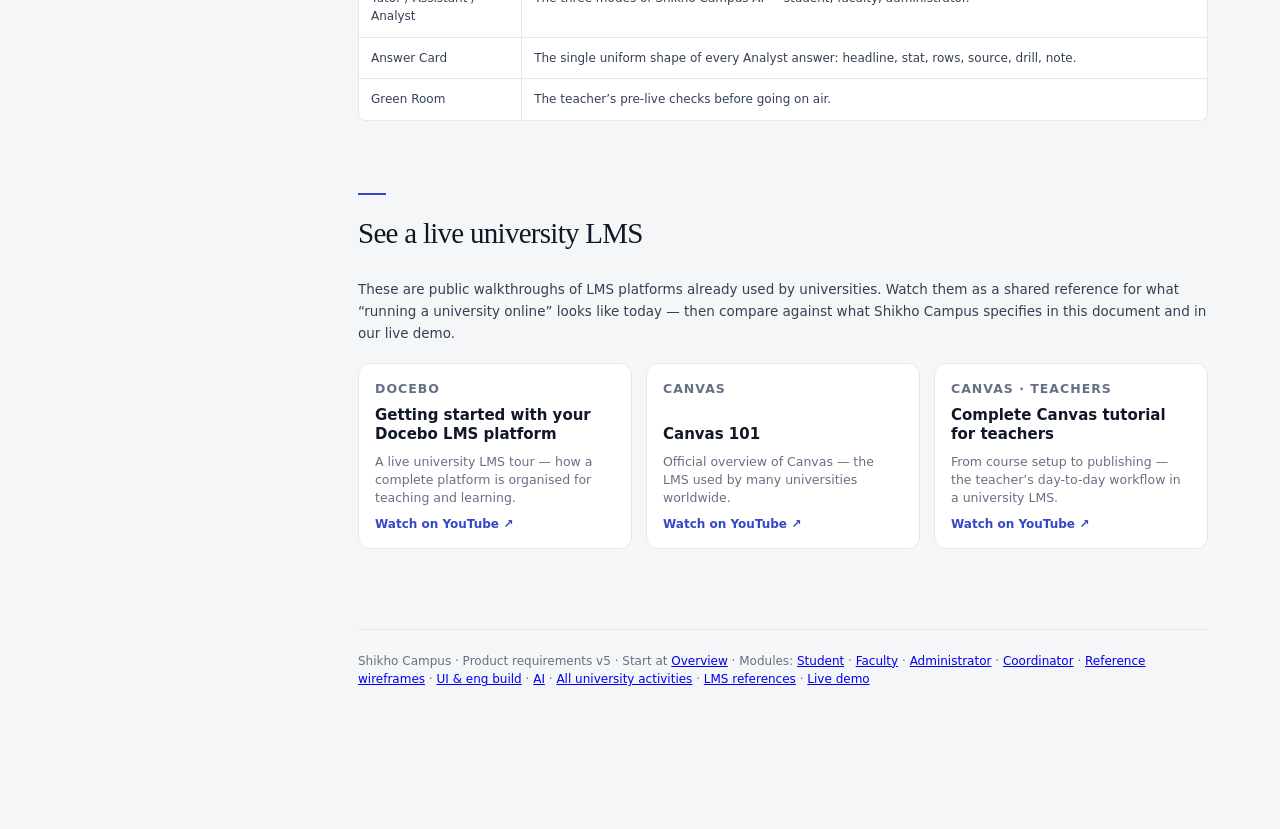
==== commit b4fe383a: "Clarify wireframes are reference layouts, not fixed UI So design and engineering treat frames as str" ====
--- a/prd-local/index.html
+++ b/prd-local/index.html
@@ -4,10 +4,10 @@
 <meta charset="utf-8"/>
 <meta name="viewport" content="width=device-width, initial-scale=1"/>
 <title>Shikho Campus — Product Requirements</title>
-<link rel="stylesheet" href="./pro.css?v=23"/>
-<link rel="stylesheet" href="./spec.css?v=23"/>
-<link rel="stylesheet" href="./dev.css?v=23"/>
-<script src="./nav.js?v=23" defer></script>
+<link rel="stylesheet" href="./pro.css?v=24"/>
+<link rel="stylesheet" href="./spec.css?v=24"/>
+<link rel="stylesheet" href="./dev.css?v=24"/>
+<script src="./nav.js?v=24" defer></script>
 </head>
 <body>
 <div class="layout">
@@ -38,7 +38,7 @@
   <a href="./coordinator.html">Coordinator</a>
 
   <div class="g">More pages</div>
-  <a href="./wireframes.html">Module wireframes</a>
+  <a href="./wireframes.html">Reference wireframes</a>
   <a href="./build.html">UI &amp; engineering build</a>
   <a href="./ai.html">Campus AI</a>
   <a href="./university-activities.html">All university activities</a>
@@ -58,8 +58,8 @@
 </aside>
 <aside class="demo-strip">
   <strong>Related</strong>
-  <span>Layouts, build contracts, and how modules connect.</span>
-  <a href="./wireframes.html">Wireframes →</a>
+  <span>Reference layouts (not fixed), build contracts, and how modules connect.</span>
+  <a href="./wireframes.html">Reference wireframes →</a>
   <a href="./build.html">UI &amp; engineering build →</a>
   <a href="./platform.html">How parts connect →</a>
 </aside>
@@ -346,7 +346,7 @@
   </section>
 
 <footer>
-  Shikho Campus · Product requirements v5 · Start at <a href="./index.html">Overview</a> · Modules: <a href="./student.html">Student</a> · <a href="./faculty.html">Faculty</a> · <a href="./admin.html">Administrator</a> · <a href="./coordinator.html">Coordinator</a> · <a href="./wireframes.html">Wireframes</a> · <a href="./build.html">UI &amp; eng build</a> · <a href="./ai.html">AI</a> · <a href="./university-activities.html">All university activities</a> · <a href="#references">LMS references</a> · <a href="https://shikho-brac-platform.vercel.app/">Live demo</a>
+  Shikho Campus · Product requirements v5 · Start at <a href="./index.html">Overview</a> · Modules: <a href="./student.html">Student</a> · <a href="./faculty.html">Faculty</a> · <a href="./admin.html">Administrator</a> · <a href="./coordinator.html">Coordinator</a> · <a href="./wireframes.html">Reference wireframes</a> · <a href="./build.html">UI &amp; eng build</a> · <a href="./ai.html">AI</a> · <a href="./university-activities.html">All university activities</a> · <a href="#references">LMS references</a> · <a href="https://shikho-brac-platform.vercel.app/">Live demo</a>
 </footer>
 
 </main>
